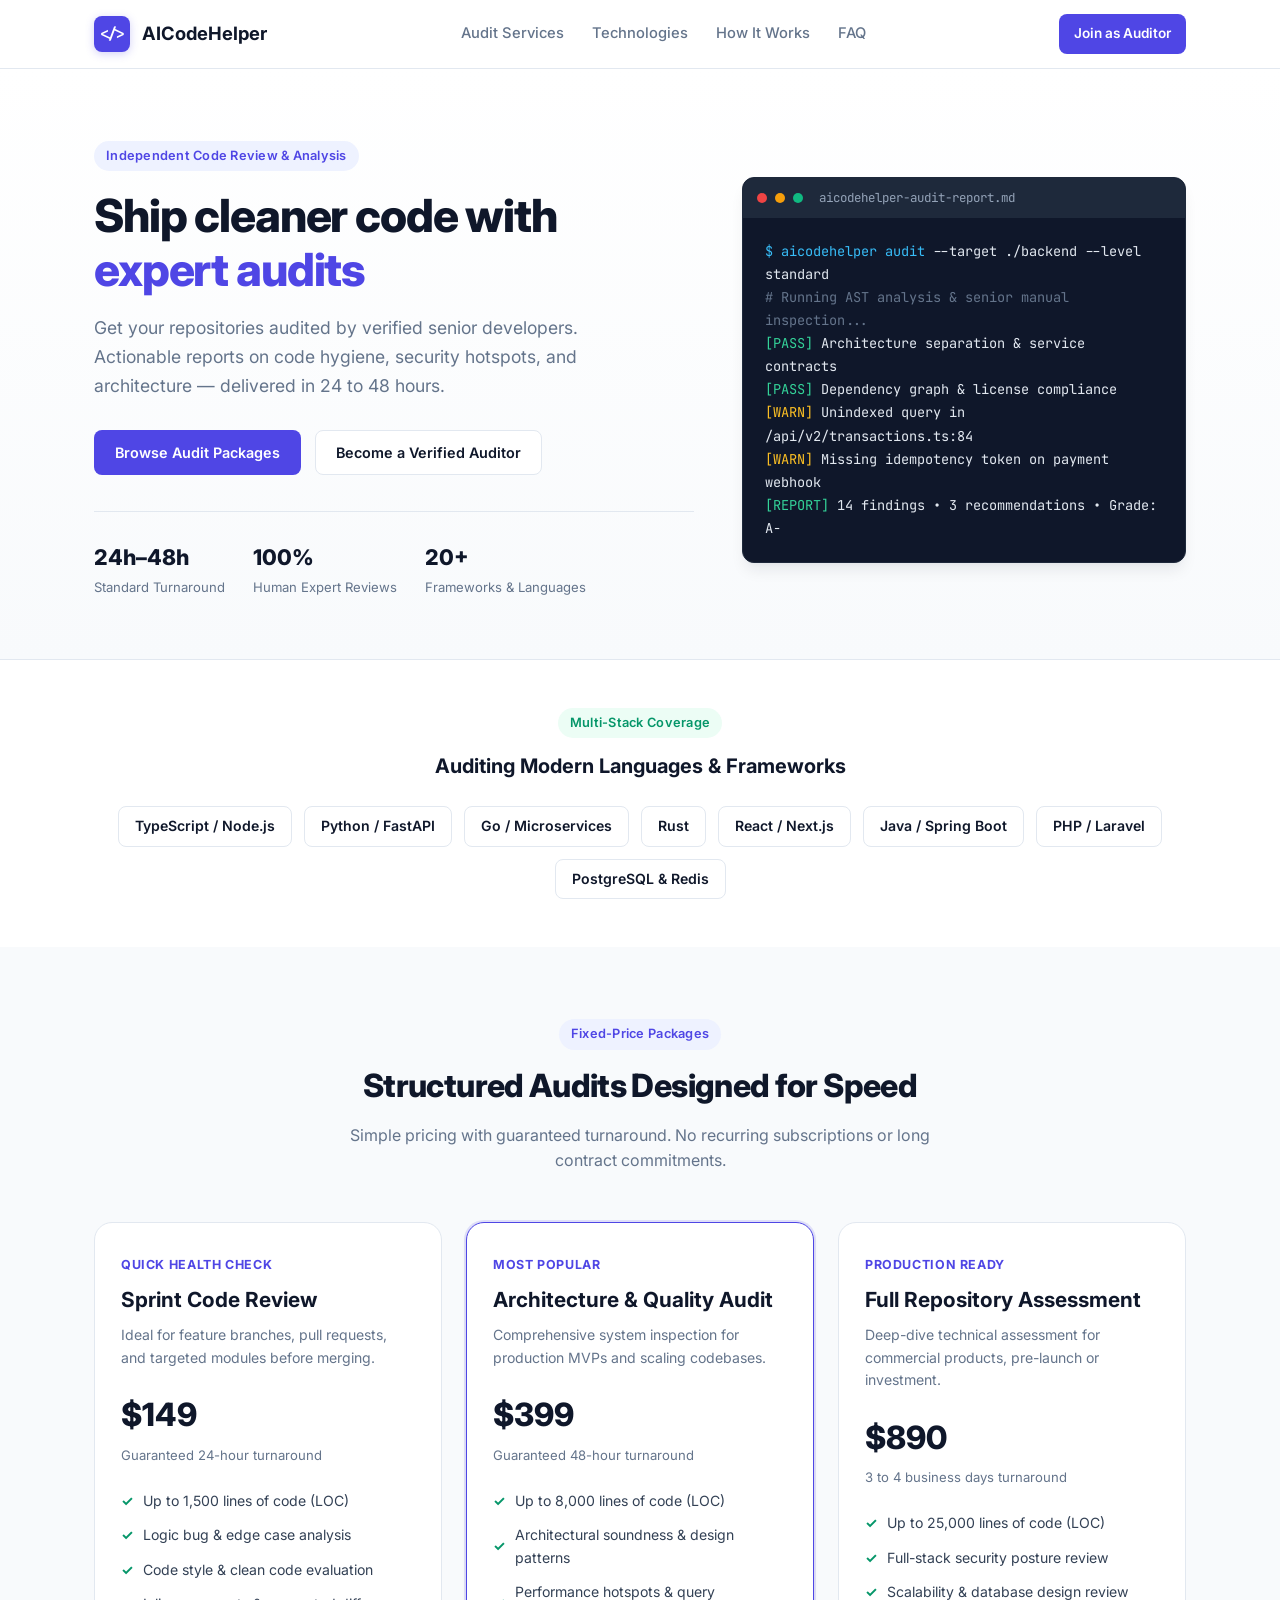
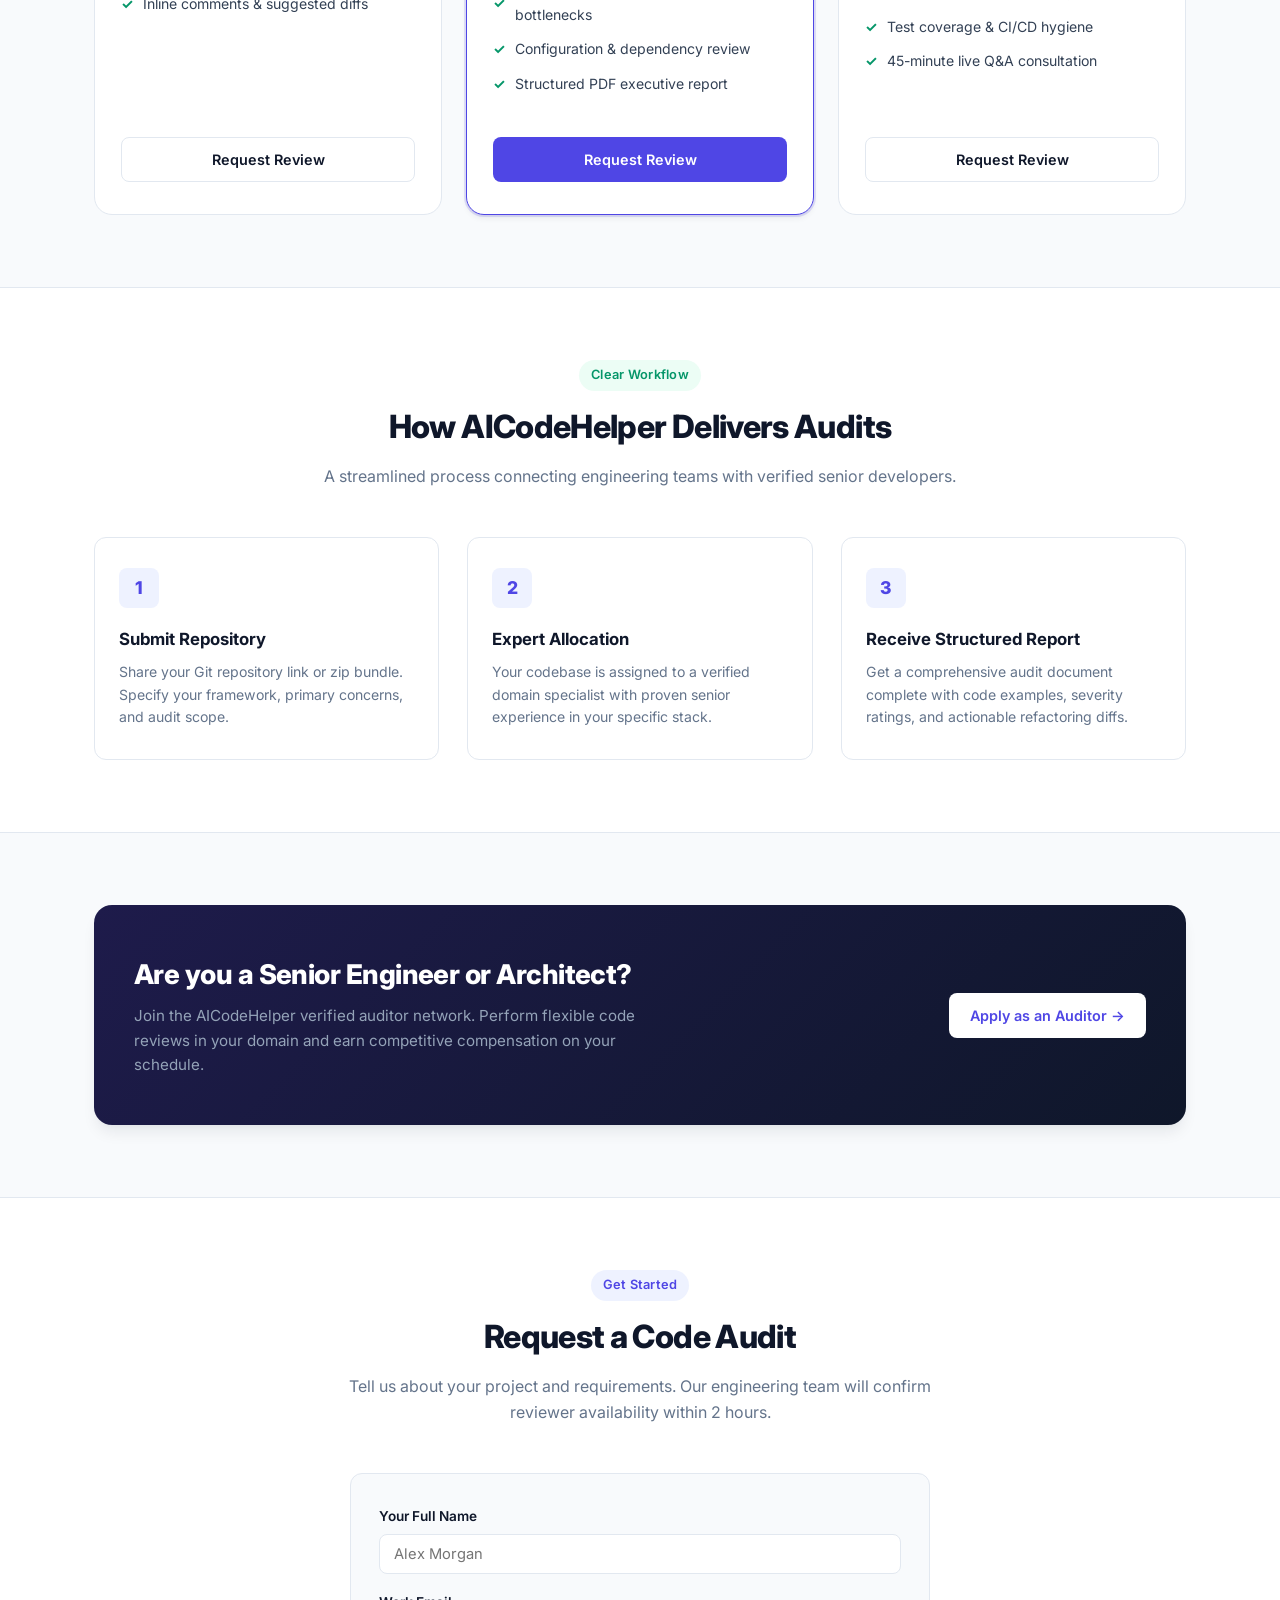
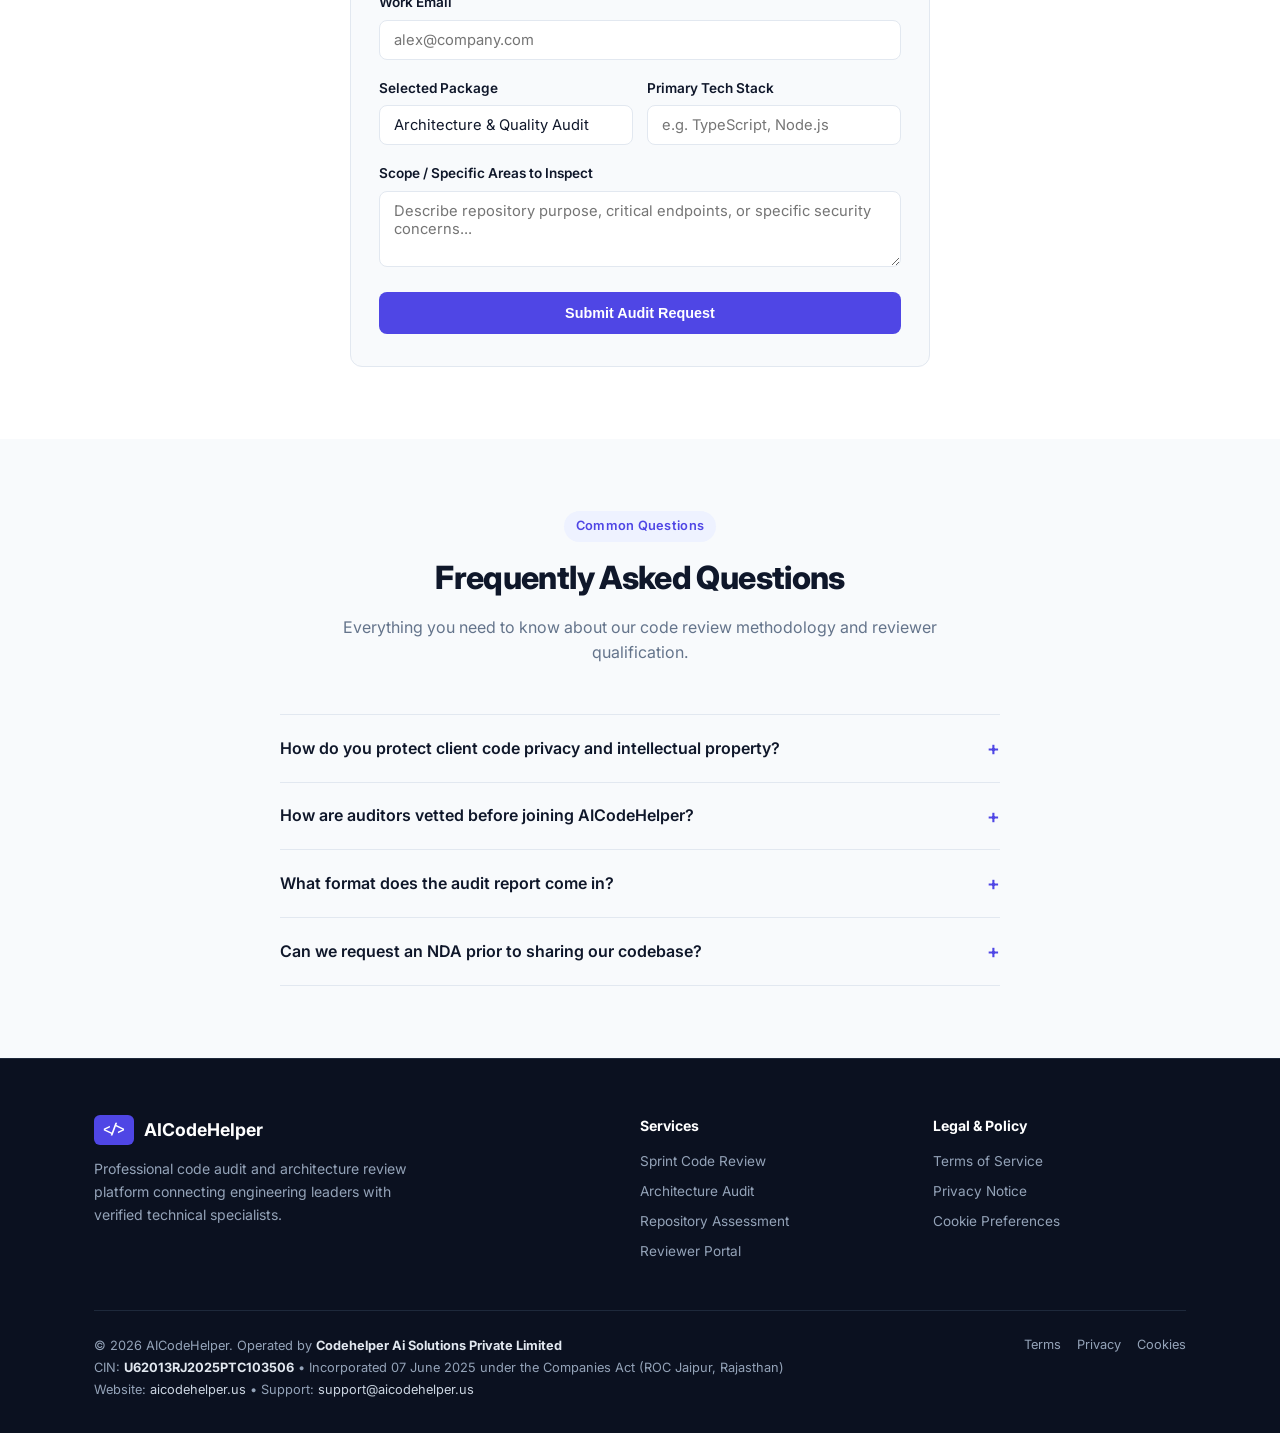
==== index.html @ da2e9562 "Add files via upload" ====
<!DOCTYPE html>
<html lang="en">
<head>
  <meta charset="UTF-8">
  <meta name="viewport" content="width=device-width, initial-scale=1.0">
  <title>AICodeHelper — Independent Code Reviews &amp; Architecture Audits</title>
  <meta name="description" content="Ship resilient software with comprehensive code reviews and security architecture audits from verified senior engineers.">
  <link rel="icon" type="image/svg+xml" href="favicon.svg">
  <link rel="stylesheet" href="styles/style.css">
</head>
<body>

  <!-- Navigation -->
  <nav class="site-nav">
    <div class="container nav-wrapper">
      <a href="/" class="brand-link">
        <div class="brand-badge">&lt;/&gt;</div>
        <span>AICodeHelper</span>
      </a>
      <div class="nav-links">
        <a href="#services">Audit Services</a>
        <a href="#stacks">Technologies</a>
        <a href="#process">How It Works</a>
        <a href="#faq">FAQ</a>
      </div>
      <a href="become-reviewer.html" class="btn btn-primary btn-sm">Join as Auditor</a>
    </div>
  </nav>

  <!-- Hero Section -->
  <header class="hero-section">
    <div class="container hero-grid">
      <div class="hero-content">
        <div class="pill pill-indigo">Independent Code Review &amp; Analysis</div>
        <h1>Ship cleaner code with <span>expert audits</span></h1>
        <p class="hero-lead">
          Get your repositories audited by verified senior developers. Actionable reports on code hygiene, security hotspots, and architecture — delivered in 24 to 48 hours.
        </p>
        <div class="hero-cta">
          <a href="#services" class="btn btn-primary">Browse Audit Packages</a>
          <a href="become-reviewer.html" class="btn btn-outline">Become a Verified Auditor</a>
        </div>
        <div class="hero-metric-row">
          <div class="metric-item">
            <strong>24h–48h</strong>
            <span>Standard Turnaround</span>
          </div>
          <div class="metric-item">
            <strong>100%</strong>
            <span>Human Expert Reviews</span>
          </div>
          <div class="metric-item">
            <strong>20+</strong>
            <span>Frameworks &amp; Languages</span>
          </div>
        </div>
      </div>

      <div class="hero-visual">
        <div class="terminal-window">
          <div class="terminal-header">
            <span class="terminal-dot dot-red"></span>
            <span class="terminal-dot dot-yellow"></span>
            <span class="terminal-dot dot-green"></span>
            <span class="terminal-title">aicodehelper-audit-report.md</span>
          </div>
          <div class="terminal-body">
            <p><span class="cmd">$ aicodehelper audit</span> --target ./backend --level standard</p>
            <p class="comment"># Running AST analysis &amp; senior manual inspection...</p>
            <p><span class="pass">[PASS]</span> Architecture separation &amp; service contracts</p>
            <p><span class="pass">[PASS]</span> Dependency graph &amp; license compliance</p>
            <p><span class="warn">[WARN]</span> Unindexed query in /api/v2/transactions.ts:84</p>
            <p><span class="warn">[WARN]</span> Missing idempotency token on payment webhook</p>
            <p><span class="pass">[REPORT]</span> 14 findings &bull; 3 recommendations &bull; Grade: A-</p>
          </div>
        </div>
      </div>
    </div>
  </header>

  <!-- Supported Stacks Strip -->
  <section class="section" id="stacks" style="padding: 48px 0; background: var(--surface);">
    <div class="container" style="text-align: center;">
      <span class="pill pill-emerald" style="margin-bottom: 12px;">Multi-Stack Coverage</span>
      <h3 style="font-size: 1.25rem; font-weight: 700; color: var(--text-main); margin-bottom: 8px;">Auditing Modern Languages &amp; Frameworks</h3>
      <div class="stacks-strip">
        <div class="stack-chip">TypeScript / Node.js</div>
        <div class="stack-chip">Python / FastAPI</div>
        <div class="stack-chip">Go / Microservices</div>
        <div class="stack-chip">Rust</div>
        <div class="stack-chip">React / Next.js</div>
        <div class="stack-chip">Java / Spring Boot</div>
        <div class="stack-chip">PHP / Laravel</div>
        <div class="stack-chip">PostgreSQL &amp; Redis</div>
      </div>
    </div>
  </section>

  <!-- Audit Packages -->
  <section class="section" id="services">
    <div class="container">
      <div class="section-head">
        <span class="pill pill-indigo">Fixed-Price Packages</span>
        <h2>Structured Audits Designed for Speed</h2>
        <p>Simple pricing with guaranteed turnaround. No recurring subscriptions or long contract commitments.</p>
      </div>

      <div class="packages-grid">
        <!-- Package 1 -->
        <div class="package-card">
          <div class="package-tag">Quick Health Check</div>
          <h3>Sprint Code Review</h3>
          <p class="package-desc">Ideal for feature branches, pull requests, and targeted modules before merging.</p>
          <div class="package-price">$149</div>
          <div class="package-duration">Guaranteed 24-hour turnaround</div>
          <ul class="package-features">
            <li><span class="feature-check">&#10003;</span> Up to 1,500 lines of code (LOC)</li>
            <li><span class="feature-check">&#10003;</span> Logic bug &amp; edge case analysis</li>
            <li><span class="feature-check">&#10003;</span> Code style &amp; clean code evaluation</li>
            <li><span class="feature-check">&#10003;</span> Inline comments &amp; suggested diffs</li>
          </ul>
          <a href="#contact" class="btn btn-outline" data-package="Sprint Code Review">Request Review</a>
        </div>

        <!-- Package 2 (Highlight) -->
        <div class="package-card highlight">
          <div class="package-tag">Most Popular</div>
          <h3>Architecture &amp; Quality Audit</h3>
          <p class="package-desc">Comprehensive system inspection for production MVPs and scaling codebases.</p>
          <div class="package-price">$399</div>
          <div class="package-duration">Guaranteed 48-hour turnaround</div>
          <ul class="package-features">
            <li><span class="feature-check">&#10003;</span> Up to 8,000 lines of code (LOC)</li>
            <li><span class="feature-check">&#10003;</span> Architectural soundness &amp; design patterns</li>
            <li><span class="feature-check">&#10003;</span> Performance hotspots &amp; query bottlenecks</li>
            <li><span class="feature-check">&#10003;</span> Configuration &amp; dependency review</li>
            <li><span class="feature-check">&#10003;</span> Structured PDF executive report</li>
          </ul>
          <a href="#contact" class="btn btn-primary" data-package="Architecture Audit">Request Review</a>
        </div>

        <!-- Package 3 -->
        <div class="package-card">
          <div class="package-tag">Production Ready</div>
          <h3>Full Repository Assessment</h3>
          <p class="package-desc">Deep-dive technical assessment for commercial products, pre-launch or investment.</p>
          <div class="package-price">$890</div>
          <div class="package-duration">3 to 4 business days turnaround</div>
          <ul class="package-features">
            <li><span class="feature-check">&#10003;</span> Up to 25,000 lines of code (LOC)</li>
            <li><span class="feature-check">&#10003;</span> Full-stack security posture review</li>
            <li><span class="feature-check">&#10003;</span> Scalability &amp; database design review</li>
            <li><span class="feature-check">&#10003;</span> Test coverage &amp; CI/CD hygiene</li>
            <li><span class="feature-check">&#10003;</span> 45-minute live Q&amp;A consultation</li>
          </ul>
          <a href="#contact" class="btn btn-outline" data-package="Full Repository Assessment">Request Review</a>
        </div>
      </div>
    </div>
  </section>

  <!-- How It Works -->
  <section class="section" id="process" style="background: var(--surface); border-top: 1px solid var(--border); border-bottom: 1px solid var(--border);">
    <div class="container">
      <div class="section-head">
        <span class="pill pill-emerald">Clear Workflow</span>
        <h2>How AICodeHelper Delivers Audits</h2>
        <p>A streamlined process connecting engineering teams with verified senior developers.</p>
      </div>

      <div class="steps-grid">
        <div class="step-card">
          <div class="step-number">1</div>
          <h4>Submit Repository</h4>
          <p>Share your Git repository link or zip bundle. Specify your framework, primary concerns, and audit scope.</p>
        </div>
        <div class="step-card">
          <div class="step-number">2</div>
          <h4>Expert Allocation</h4>
          <p>Your codebase is assigned to a verified domain specialist with proven senior experience in your specific stack.</p>
        </div>
        <div class="step-card">
          <div class="step-number">3</div>
          <h4>Receive Structured Report</h4>
          <p>Get a comprehensive audit document complete with code examples, severity ratings, and actionable refactoring diffs.</p>
        </div>
      </div>
    </div>
  </section>

  <!-- Reviewer Banner -->
  <section class="section">
    <div class="container">
      <div class="reviewer-banner">
        <div>
          <h3>Are you a Senior Engineer or Architect?</h3>
          <p>Join the AICodeHelper verified auditor network. Perform flexible code reviews in your domain and earn competitive compensation on your schedule.</p>
        </div>
        <a href="become-reviewer.html" class="btn btn-primary" style="background: #FFFFFF; color: var(--primary);">Apply as an Auditor &rarr;</a>
      </div>
    </div>
  </section>

  <!-- Order / Inquiry Section -->
  <section class="section" id="contact" style="background: var(--surface); border-top: 1px solid var(--border);">
    <div class="container">
      <div class="section-head">
        <span class="pill pill-indigo">Get Started</span>
        <h2>Request a Code Audit</h2>
        <p>Tell us about your project and requirements. Our engineering team will confirm reviewer availability within 2 hours.</p>
      </div>

      <div style="max-width: 580px; margin: 0 auto; background: var(--bg); border: 1px solid var(--border); border-radius: var(--radius-md); padding: 32px 28px;">
        <form onsubmit="event.preventDefault(); alert('Thank you for your submission. An audit coordinator will contact you shortly.');">
          <div class="form-group">
            <label for="contact-name">Your Full Name</label>
            <input type="text" id="contact-name" class="form-control" placeholder="Alex Morgan" required>
          </div>
          <div class="form-group">
            <label for="contact-email">Work Email</label>
            <input type="email" id="contact-email" class="form-control" placeholder="alex@company.com" required>
          </div>
          <div class="form-row">
            <div class="form-group">
              <label for="selected-package">Selected Package</label>
              <input type="text" id="selected-package" class="form-control" value="Architecture &amp; Quality Audit" readonly>
            </div>
            <div class="form-group">
              <label for="repo-stack">Primary Tech Stack</label>
              <input type="text" id="repo-stack" class="form-control" placeholder="e.g. TypeScript, Node.js" required>
            </div>
          </div>
          <div class="form-group">
            <label for="repo-notes">Scope / Specific Areas to Inspect</label>
            <textarea id="repo-notes" class="form-control" rows="3" placeholder="Describe repository purpose, critical endpoints, or specific security concerns..."></textarea>
          </div>
          <button type="submit" class="btn btn-primary" style="width: 100%; padding: 12px;">Submit Audit Request</button>
        </form>
      </div>
    </div>
  </section>

  <!-- FAQ -->
  <section class="section" id="faq">
    <div class="container">
      <div class="section-head">
        <span class="pill pill-indigo">Common Questions</span>
        <h2>Frequently Asked Questions</h2>
        <p>Everything you need to know about our code review methodology and reviewer qualification.</p>
      </div>

      <div class="faq-box">
        <div class="faq-row">
          <div class="faq-question">
            <span>How do you protect client code privacy and intellectual property?</span>
            <span class="faq-symbol">+</span>
          </div>
          <div class="faq-answer">
            All code access is governed by strict non-disclosure agreements. Repositories are processed on secure ephemeral workstations and are deleted immediately upon report delivery. Your code is never shared publicly or used for model training.
          </div>
        </div>

        <div class="faq-row">
          <div class="faq-question">
            <span>How are auditors vetted before joining AICodeHelper?</span>
            <span class="faq-symbol">+</span>
          </div>
          <div class="faq-answer">
            Every auditor undergoes rigorous technical credential evaluation and identity verification before being approved. This guarantees our clients receive advice exclusively from real, experienced practitioners.
          </div>
        </div>

        <div class="faq-row">
          <div class="faq-question">
            <span>What format does the audit report come in?</span>
            <span class="faq-symbol">+</span>
          </div>
          <div class="faq-answer">
            Deliverables include a structured PDF report categorised by severity (Critical, Warning, Informational), accompanied by line-by-line annotations, remediation diffs, and architectural recommendations.
          </div>
        </div>

        <div class="faq-row">
          <div class="faq-question">
            <span>Can we request an NDA prior to sharing our codebase?</span>
            <span class="faq-symbol">+</span>
          </div>
          <div class="faq-answer">
            Yes. We execute standard mutual non-disclosure agreements for all custom audits and enterprise evaluations upon request.
          </div>
        </div>
      </div>
    </div>
  </section>

  <!-- Footer -->
  <footer class="site-footer">
    <div class="container">
      <div class="footer-top">
        <div class="footer-brand">
          <h4>
            <span style="background: var(--primary); padding: 4px 8px; border-radius: 6px; font-family: 'JetBrains Mono', monospace; font-size: 0.85rem;">&lt;/&gt;</span>
            AICodeHelper
          </h4>
          <p>
            Professional code audit and architecture review platform connecting engineering leaders with verified technical specialists.
          </p>
        </div>
        <div class="footer-col">
          <h5>Services</h5>
          <a href="#services">Sprint Code Review</a>
          <a href="#services">Architecture Audit</a>
          <a href="#services">Repository Assessment</a>
          <a href="become-reviewer.html">Reviewer Portal</a>
        </div>
        <div class="footer-col">
          <h5>Legal &amp; Policy</h5>
          <a href="terms.html">Terms of Service</a>
          <a href="privacy.html">Privacy Notice</a>
          <a href="cookies.html">Cookie Preferences</a>
        </div>
      </div>

      <div class="footer-bottom">
        <div class="footer-corporate">
          <p>&copy; 2026 AICodeHelper. Operated by <strong>Codehelper Ai Solutions Private Limited</strong></p>
          <p>CIN: <strong>U62013RJ2025PTC103506</strong> &bull; Incorporated 07 June 2025 under the Companies Act (ROC Jaipur, Rajasthan)</p>
          <p>Website: <a href="https://aicodehelper.us" style="color: #CBD5E1;">aicodehelper.us</a> &bull; Support: <a href="mailto:support@aicodehelper.us" style="color: #CBD5E1;">support@aicodehelper.us</a></p>
        </div>
        <div style="display: flex; gap: 16px;">
          <a href="terms.html" style="color: #94A3B8;">Terms</a>
          <a href="privacy.html" style="color: #94A3B8;">Privacy</a>
          <a href="cookies.html" style="color: #94A3B8;">Cookies</a>
        </div>
      </div>
    </div>
  </footer>

  <script src="js/main.js"></script>
</body>
</html>
---- styles/style.css ----
@import url('https://fonts.googleapis.com/css2?family=Inter:wght@400;500;600;700;800&family=JetBrains+Mono:wght@400;500;600&display=swap');

*, *::before, *::after {
  box-sizing: border-box;
  margin: 0;
  padding: 0;
}

:root {
  --bg: #F8FAFC;
  --surface: #FFFFFF;
  --surface-alt: #F1F5F9;
  --text-main: #0F172A;
  --text-muted: #64748B;
  --border: #E2E8F0;
  --border-focus: #CBD5E1;
  --primary: #4F46E5;
  --primary-hover: #4338CA;
  --primary-soft: #EEF2FF;
  --accent-emerald: #059669;
  --accent-emerald-soft: #ECFDF5;
  --radius-sm: 8px;
  --radius-md: 12px;
  --radius-lg: 18px;
  --shadow-sm: 0 1px 2px 0 rgba(15, 23, 42, 0.05);
  --shadow-md: 0 4px 6px -1px rgba(15, 23, 42, 0.07), 0 2px 4px -2px rgba(15, 23, 42, 0.05);
  --shadow-lg: 0 10px 15px -3px rgba(15, 23, 42, 0.08), 0 4px 6px -4px rgba(15, 23, 42, 0.04);
}

html {
  scroll-behavior: smooth;
}

body {
  font-family: 'Inter', -apple-system, BlinkMacSystemFont, "Segoe UI", Roboto, sans-serif;
  background-color: var(--bg);
  color: var(--text-main);
  line-height: 1.6;
  font-size: 15px;
  -webkit-font-smoothing: antialiased;
}

a {
  color: var(--primary);
  text-decoration: none;
  transition: color 0.15s ease;
}

a:hover {
  color: var(--primary-hover);
}

/* ── Container ── */
.container {
  max-width: 1140px;
  margin: 0 auto;
  padding: 0 24px;
}

/* ── Navigation ── */
.site-nav {
  position: sticky;
  top: 0;
  background: rgba(255, 255, 255, 0.94);
  backdrop-filter: blur(12px);
  border-bottom: 1px solid var(--border);
  z-index: 100;
}

.nav-wrapper {
  height: 68px;
  display: flex;
  align-items: center;
  justify-content: space-between;
}

.brand-link {
  display: flex;
  align-items: center;
  gap: 12px;
  font-size: 1.15rem;
  font-weight: 700;
  color: var(--text-main);
}

.brand-badge {
  width: 36px;
  height: 36px;
  border-radius: var(--radius-sm);
  background: var(--primary);
  display: flex;
  align-items: center;
  justify-content: center;
  color: #fff;
  font-family: 'JetBrains Mono', monospace;
  font-weight: 700;
  font-size: 0.95rem;
  box-shadow: 0 2px 8px rgba(79, 70, 229, 0.25);
}

.nav-links {
  display: flex;
  align-items: center;
  gap: 28px;
}

.nav-links a {
  font-size: 0.92rem;
  font-weight: 500;
  color: var(--text-muted);
}

.nav-links a:hover {
  color: var(--text-main);
}

/* ── Buttons ── */
.btn {
  display: inline-flex;
  align-items: center;
  justify-content: center;
  gap: 8px;
  padding: 10px 20px;
  border-radius: var(--radius-sm);
  font-size: 0.9rem;
  font-weight: 600;
  cursor: pointer;
  transition: all 0.2s ease;
  border: 1px solid transparent;
  text-decoration: none !important;
}

.btn-primary {
  background: var(--primary);
  color: #FFFFFF;
}

.btn-primary:hover {
  background: var(--primary-hover);
  color: #FFFFFF;
  box-shadow: 0 4px 12px rgba(79, 70, 229, 0.22);
}

.btn-outline {
  background: var(--surface);
  border-color: var(--border);
  color: var(--text-main);
}

.btn-outline:hover {
  background: var(--surface-alt);
  border-color: var(--border-focus);
}

.btn-sm {
  padding: 8px 14px;
  font-size: 0.85rem;
}

/* ── Badges ── */
.pill {
  display: inline-flex;
  align-items: center;
  gap: 6px;
  padding: 5px 12px;
  border-radius: 999px;
  font-size: 0.8rem;
  font-weight: 600;
  letter-spacing: 0.02em;
}

.pill-indigo {
  background: var(--primary-soft);
  color: var(--primary);
}

.pill-emerald {
  background: var(--accent-emerald-soft);
  color: var(--accent-emerald);
}

/* ── Hero ── */
.hero-section {
  padding: 72px 0 60px;
  border-bottom: 1px solid var(--border);
  background: linear-gradient(180deg, #FFFFFF 0%, var(--bg) 100%);
}

.hero-grid {
  display: grid;
  grid-template-columns: 1.15fr 0.85fr;
  gap: 48px;
  align-items: center;
}

.hero-content h1 {
  font-size: 2.85rem;
  font-weight: 800;
  line-height: 1.18;
  color: var(--text-main);
  letter-spacing: -0.025em;
  margin: 18px 0 16px;
}

.hero-content h1 span {
  color: var(--primary);
}

.hero-lead {
  font-size: 1.1rem;
  color: var(--text-muted);
  line-height: 1.65;
  margin-bottom: 30px;
  max-width: 520px;
}

.hero-cta {
  display: flex;
  gap: 14px;
  align-items: center;
  flex-wrap: wrap;
}

.hero-metric-row {
  display: flex;
  gap: 28px;
  margin-top: 36px;
  padding-top: 28px;
  border-top: 1px solid var(--border);
}

.metric-item strong {
  display: block;
  font-size: 1.35rem;
  font-weight: 800;
  color: var(--text-main);
}

.metric-item span {
  font-size: 0.82rem;
  color: var(--text-muted);
}

/* ── Terminal Card (Hero visual) ── */
.terminal-window {
  background: #0F172A;
  border-radius: var(--radius-md);
  box-shadow: var(--shadow-lg);
  overflow: hidden;
  border: 1px solid #1E293B;
}

.terminal-header {
  height: 40px;
  background: #1E293B;
  display: flex;
  align-items: center;
  padding: 0 14px;
  gap: 8px;
}

.terminal-dot {
  width: 10px;
  height: 10px;
  border-radius: 50%;
  display: inline-block;
}

.dot-red { background: #EF4444; }
.dot-yellow { background: #F59E0B; }
.dot-green { background: #10B981; }

.terminal-title {
  margin-left: 8px;
  font-family: 'JetBrains Mono', monospace;
  font-size: 0.78rem;
  color: #94A3B8;
}

.terminal-body {
  padding: 22px;
  font-family: 'JetBrains Mono', monospace;
  font-size: 0.85rem;
  color: #E2E8F0;
  line-height: 1.7;
}

.terminal-body .cmd { color: #38BDF8; }
.terminal-body .pass { color: #34D399; }
.terminal-body .warn { color: #FBBF24; }
.terminal-body .comment { color: #64748B; }

/* ── Section Titles ── */
.section {
  padding: 72px 0;
}

.section-head {
  text-align: center;
  max-width: 640px;
  margin: 0 auto 48px;
}

.section-head h2 {
  font-size: 2rem;
  font-weight: 800;
  letter-spacing: -0.02em;
  color: var(--text-main);
  margin-top: 10px;
  margin-bottom: 12px;
}

.section-head p {
  color: var(--text-muted);
  font-size: 1rem;
}

/* ── Packages Grid ── */
.packages-grid {
  display: grid;
  grid-template-columns: repeat(3, 1fr);
  gap: 24px;
}

.package-card {
  background: var(--surface);
  border: 1px solid var(--border);
  border-radius: var(--radius-lg);
  padding: 32px 26px;
  position: relative;
  display: flex;
  flex-direction: column;
  transition: transform 0.2s ease, box-shadow 0.2s ease, border-color 0.2s ease;
}

.package-card:hover {
  transform: translateY(-3px);
  box-shadow: var(--shadow-lg);
  border-color: #CBD5E1;
}

.package-card.highlight {
  border-color: var(--primary);
  box-shadow: 0 0 0 2px rgba(79, 70, 229, 0.15), var(--shadow-md);
}

.package-tag {
  font-size: 0.78rem;
  font-weight: 700;
  text-transform: uppercase;
  letter-spacing: 0.05em;
  color: var(--primary);
  margin-bottom: 8px;
}

.package-card h3 {
  font-size: 1.3rem;
  font-weight: 700;
  color: var(--text-main);
  margin-bottom: 8px;
}

.package-desc {
  font-size: 0.88rem;
  color: var(--text-muted);
  margin-bottom: 20px;
  min-height: 42px;
}

.package-price {
  font-size: 2rem;
  font-weight: 800;
  color: var(--text-main);
  margin-bottom: 4px;
}

.package-duration {
  font-size: 0.82rem;
  color: var(--text-muted);
  margin-bottom: 24px;
}

.package-features {
  list-style: none;
  margin-bottom: 30px;
  flex-grow: 1;
}

.package-features li {
  font-size: 0.88rem;
  color: #334155;
  display: flex;
  align-items: center;
  gap: 10px;
  margin-bottom: 12px;
}

.feature-check {
  color: var(--accent-emerald);
  font-weight: 700;
}

/* ── Stacks Grid ── */
.stacks-strip {
  display: flex;
  flex-wrap: wrap;
  gap: 12px;
  justify-content: center;
  margin-top: 24px;
}

.stack-chip {
  background: var(--surface);
  border: 1px solid var(--border);
  padding: 8px 16px;
  border-radius: var(--radius-sm);
  font-size: 0.88rem;
  font-weight: 600;
  color: var(--text-main);
  display: inline-flex;
  align-items: center;
  gap: 8px;
}

/* ── Steps / How It Works ── */
.steps-grid {
  display: grid;
  grid-template-columns: repeat(3, 1fr);
  gap: 28px;
}

.step-card {
  background: var(--surface);
  border: 1px solid var(--border);
  border-radius: var(--radius-md);
  padding: 30px 24px;
}

.step-number {
  width: 40px;
  height: 40px;
  border-radius: var(--radius-sm);
  background: var(--primary-soft);
  color: var(--primary);
  font-weight: 800;
  font-size: 1.1rem;
  display: flex;
  align-items: center;
  justify-content: center;
  margin-bottom: 18px;
}

.step-card h4 {
  font-size: 1.05rem;
  font-weight: 700;
  margin-bottom: 8px;
  color: var(--text-main);
}

.step-card p {
  font-size: 0.88rem;
  color: var(--text-muted);
  line-height: 1.6;
}

/* ── Reviewer Banner ── */
.reviewer-banner {
  background: linear-gradient(135deg, #1E1B4B 0%, #0F172A 100%);
  border-radius: var(--radius-lg);
  padding: 48px 40px;
  color: #FFFFFF;
  display: flex;
  align-items: center;
  justify-content: space-between;
  gap: 32px;
  box-shadow: var(--shadow-lg);
}

.reviewer-banner h3 {
  font-size: 1.7rem;
  font-weight: 800;
  letter-spacing: -0.02em;
  margin-bottom: 8px;
}

.reviewer-banner p {
  color: #94A3B8;
  font-size: 0.95rem;
  max-width: 520px;
}

/* ── FAQ ── */
.faq-box {
  max-width: 720px;
  margin: 0 auto;
}

.faq-row {
  border-bottom: 1px solid var(--border);
  padding: 18px 0;
  cursor: pointer;
}

.faq-row:first-child {
  border-top: 1px solid var(--border);
}

.faq-question {
  display: flex;
  justify-content: space-between;
  align-items: center;
  font-size: 1rem;
  font-weight: 600;
  color: var(--text-main);
}

.faq-symbol {
  color: var(--primary);
  font-size: 1.2rem;
  transition: transform 0.2s ease;
}

.faq-row.open .faq-symbol {
  transform: rotate(45deg);
}

.faq-answer {
  max-height: 0;
  overflow: hidden;
  transition: max-height 0.25s ease, padding-top 0.25s ease;
  font-size: 0.9rem;
  color: var(--text-muted);
  line-height: 1.65;
}

.faq-row.open .faq-answer {
  max-height: 220px;
  padding-top: 12px;
}

/* ── Footer ── */
.site-footer {
  background: #0B1120;
  color: #94A3B8;
  border-top: 1px solid #1E293B;
  padding: 56px 0 32px;
  font-size: 0.88rem;
}

.footer-top {
  display: grid;
  grid-template-columns: 2fr 1fr 1fr;
  gap: 40px;
  margin-bottom: 40px;
}

.footer-brand h4 {
  color: #FFFFFF;
  font-size: 1.1rem;
  margin-bottom: 12px;
  display: flex;
  align-items: center;
  gap: 10px;
}

.footer-brand p {
  line-height: 1.65;
  max-width: 340px;
}

.footer-col h5 {
  color: #FFFFFF;
  font-size: 0.88rem;
  font-weight: 700;
  margin-bottom: 14px;
}

.footer-col a {
  display: block;
  color: #94A3B8;
  margin-bottom: 8px;
  font-size: 0.85rem;
}

.footer-col a:hover {
  color: #FFFFFF;
}

.footer-bottom {
  border-top: 1px solid #1E293B;
  padding-top: 24px;
  display: flex;
  justify-content: space-between;
  align-items: flex-start;
  flex-wrap: wrap;
  gap: 16px;
  font-size: 0.8rem;
}

.footer-corporate {
  line-height: 1.7;
}

.footer-corporate strong {
  color: #E2E8F0;
}

/* ── Legal / Verification Pages ── */
.legal-header {
  padding: 52px 0 36px;
  background: var(--surface);
  border-bottom: 1px solid var(--border);
}

.legal-header h1 {
  font-size: 2.1rem;
  font-weight: 800;
  letter-spacing: -0.02em;
  color: var(--text-main);
  margin-bottom: 8px;
}

.legal-header p {
  color: var(--text-muted);
  font-size: 0.9rem;
}

.legal-body {
  max-width: 800px;
  margin: 44px auto;
  padding: 0 24px;
  color: #334155;
  line-height: 1.8;
}

.legal-body h2 {
  font-size: 1.25rem;
  font-weight: 700;
  color: var(--text-main);
  margin: 32px 0 12px;
}

.legal-body h2:first-child {
  margin-top: 0;
}

.legal-body p {
  margin-bottom: 16px;
  font-size: 0.94rem;
}

.legal-body ul {
  padding-left: 20px;
  margin-bottom: 20px;
}

.legal-body li {
  margin-bottom: 8px;
  font-size: 0.94rem;
}

.legal-box {
  background: var(--surface-alt);
  border: 1px solid var(--border);
  border-left: 4px solid var(--primary);
  border-radius: var(--radius-sm);
  padding: 16px 20px;
  margin: 24px 0;
  font-size: 0.9rem;
}

/* ── Verification Box ── */
.verify-container {
  max-width: 620px;
  margin: 44px auto 60px;
  padding: 0 20px;
}

.verify-panel {
  background: var(--surface);
  border: 1px solid var(--border);
  border-radius: var(--radius-lg);
  padding: 36px 32px;
  box-shadow: var(--shadow-sm);
}

.verify-intro {
  text-align: center;
  margin-bottom: 28px;
}

.verify-intro h2 {
  font-size: 1.5rem;
  font-weight: 700;
  margin-bottom: 8px;
}

.verify-intro p {
  font-size: 0.9rem;
  color: var(--text-muted);
}

.form-group {
  margin-bottom: 18px;
}

.form-group label {
  display: block;
  font-size: 0.85rem;
  font-weight: 600;
  margin-bottom: 6px;
  color: var(--text-main);
}

.form-control {
  width: 100%;
  padding: 10px 14px;
  border: 1px solid var(--border);
  border-radius: var(--radius-sm);
  font-family: inherit;
  font-size: 0.92rem;
  color: var(--text-main);
  outline: none;
  background: #FFFFFF;
  transition: border-color 0.15s ease;
}

.form-control:focus {
  border-color: var(--primary);
  box-shadow: 0 0 0 3px rgba(79, 70, 229, 0.1);
}

.form-row {
  display: grid;
  grid-template-columns: 1fr 1fr;
  gap: 14px;
}

.info-note {
  background: #F8FAFC;
  border: 1px solid var(--border);
  border-radius: var(--radius-sm);
  padding: 12px 14px;
  font-size: 0.83rem;
  color: var(--text-muted);
  line-height: 1.5;
  margin-bottom: 22px;
}

.status-alert {
  margin-top: 24px;
  padding: 14px 18px;
  border-radius: var(--radius-sm);
  font-size: 0.88rem;
  text-align: center;
  display: none;
}

.status-alert.show {
  display: block;
}

.status-alert.info {
  background: var(--primary-soft);
  color: var(--primary);
  border: 1px solid #C7D2FE;
}

.status-alert.success {
  background: var(--accent-emerald-soft);
  color: var(--accent-emerald);
  border: 1px solid #A7F3D0;
  font-weight: 600;
}

.status-alert.error {
  background: #FEF2F2;
  color: #DC2626;
  border: 1px solid #FECACA;
}

#sumsub-container {
  margin-top: 20px;
  min-height: 240px;
}

/* ── Responsive ── */
@media (max-width: 900px) {
  .hero-grid {
    grid-template-columns: 1fr;
    gap: 36px;
  }
  .packages-grid {
    grid-template-columns: 1fr;
  }
  .steps-grid {
    grid-template-columns: 1fr;
  }
  .footer-top {
    grid-template-columns: 1fr;
  }
  .reviewer-banner {
    flex-direction: column;
    text-align: center;
  }
}

@media (max-width: 600px) {
  .hero-content h1 {
    font-size: 2.1rem;
  }
  .form-row {
    grid-template-columns: 1fr;
  }
  .nav-links {
    display: none;
  }
}
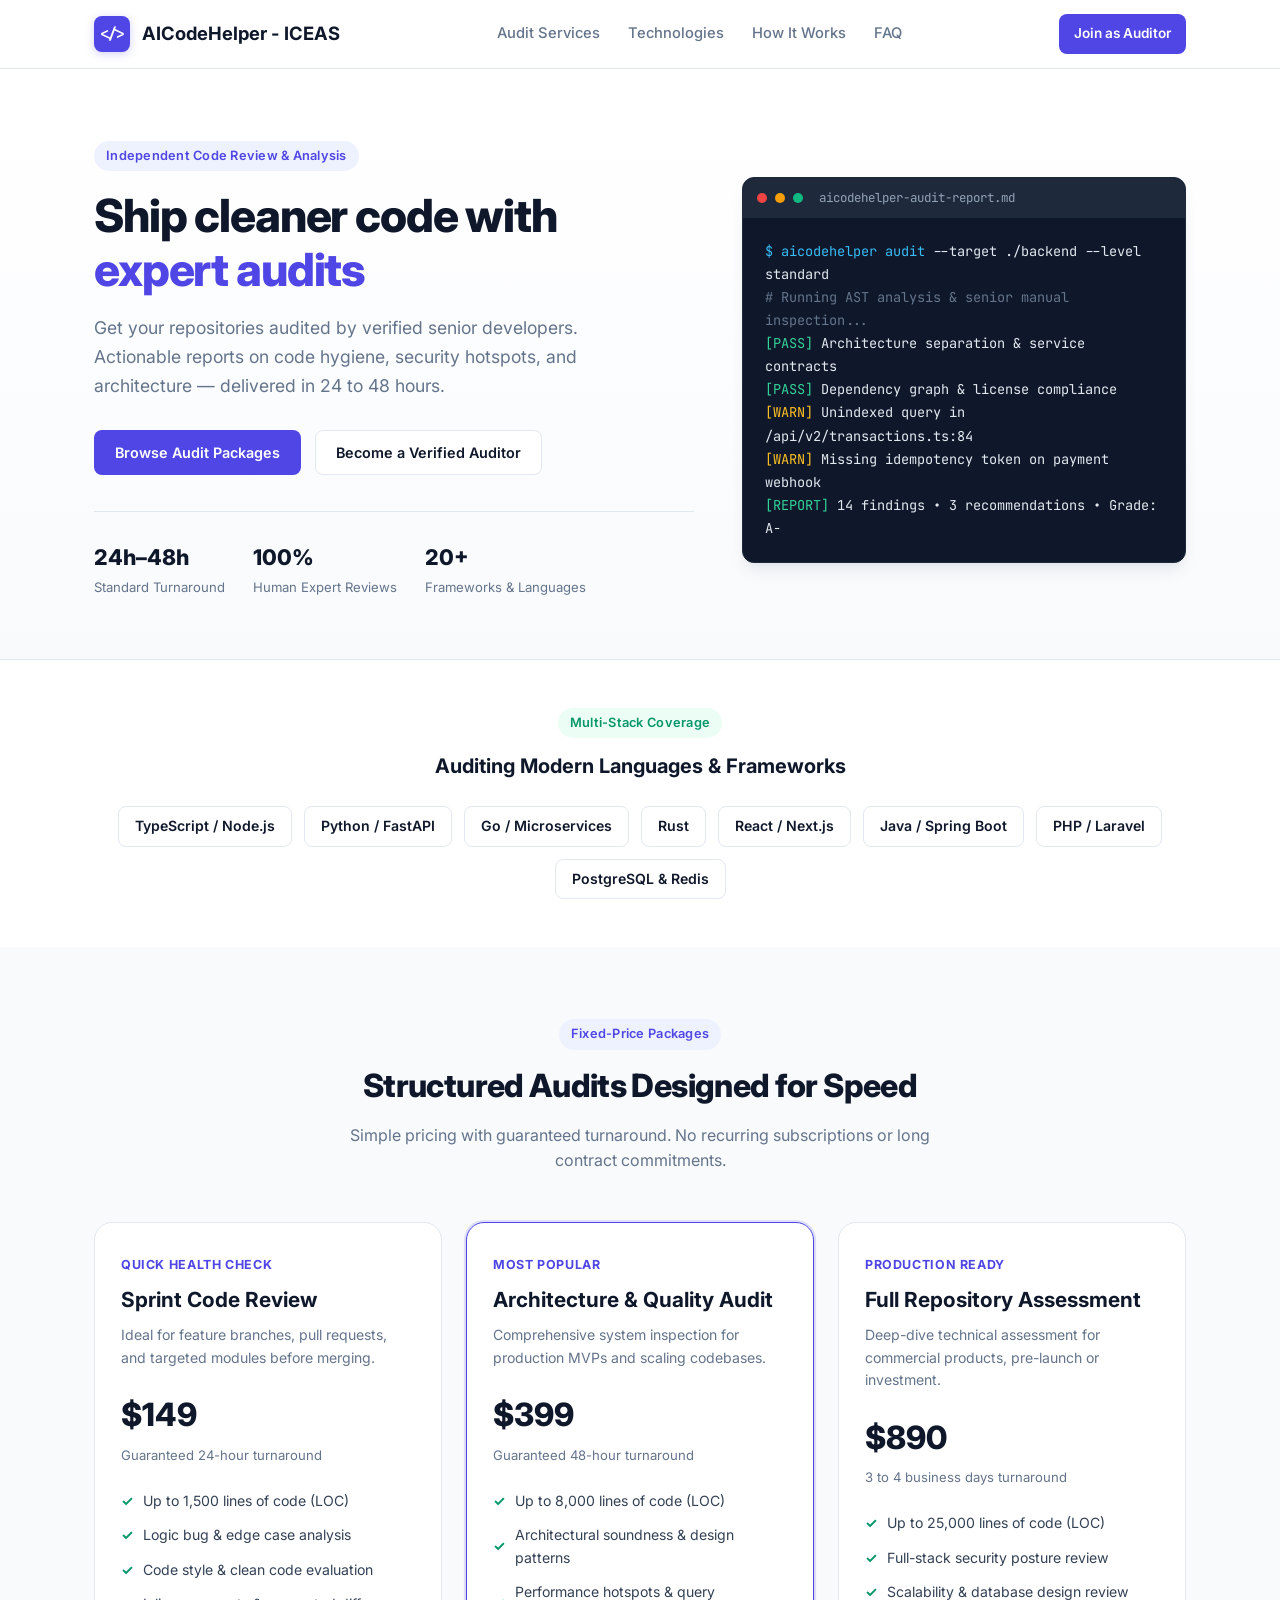
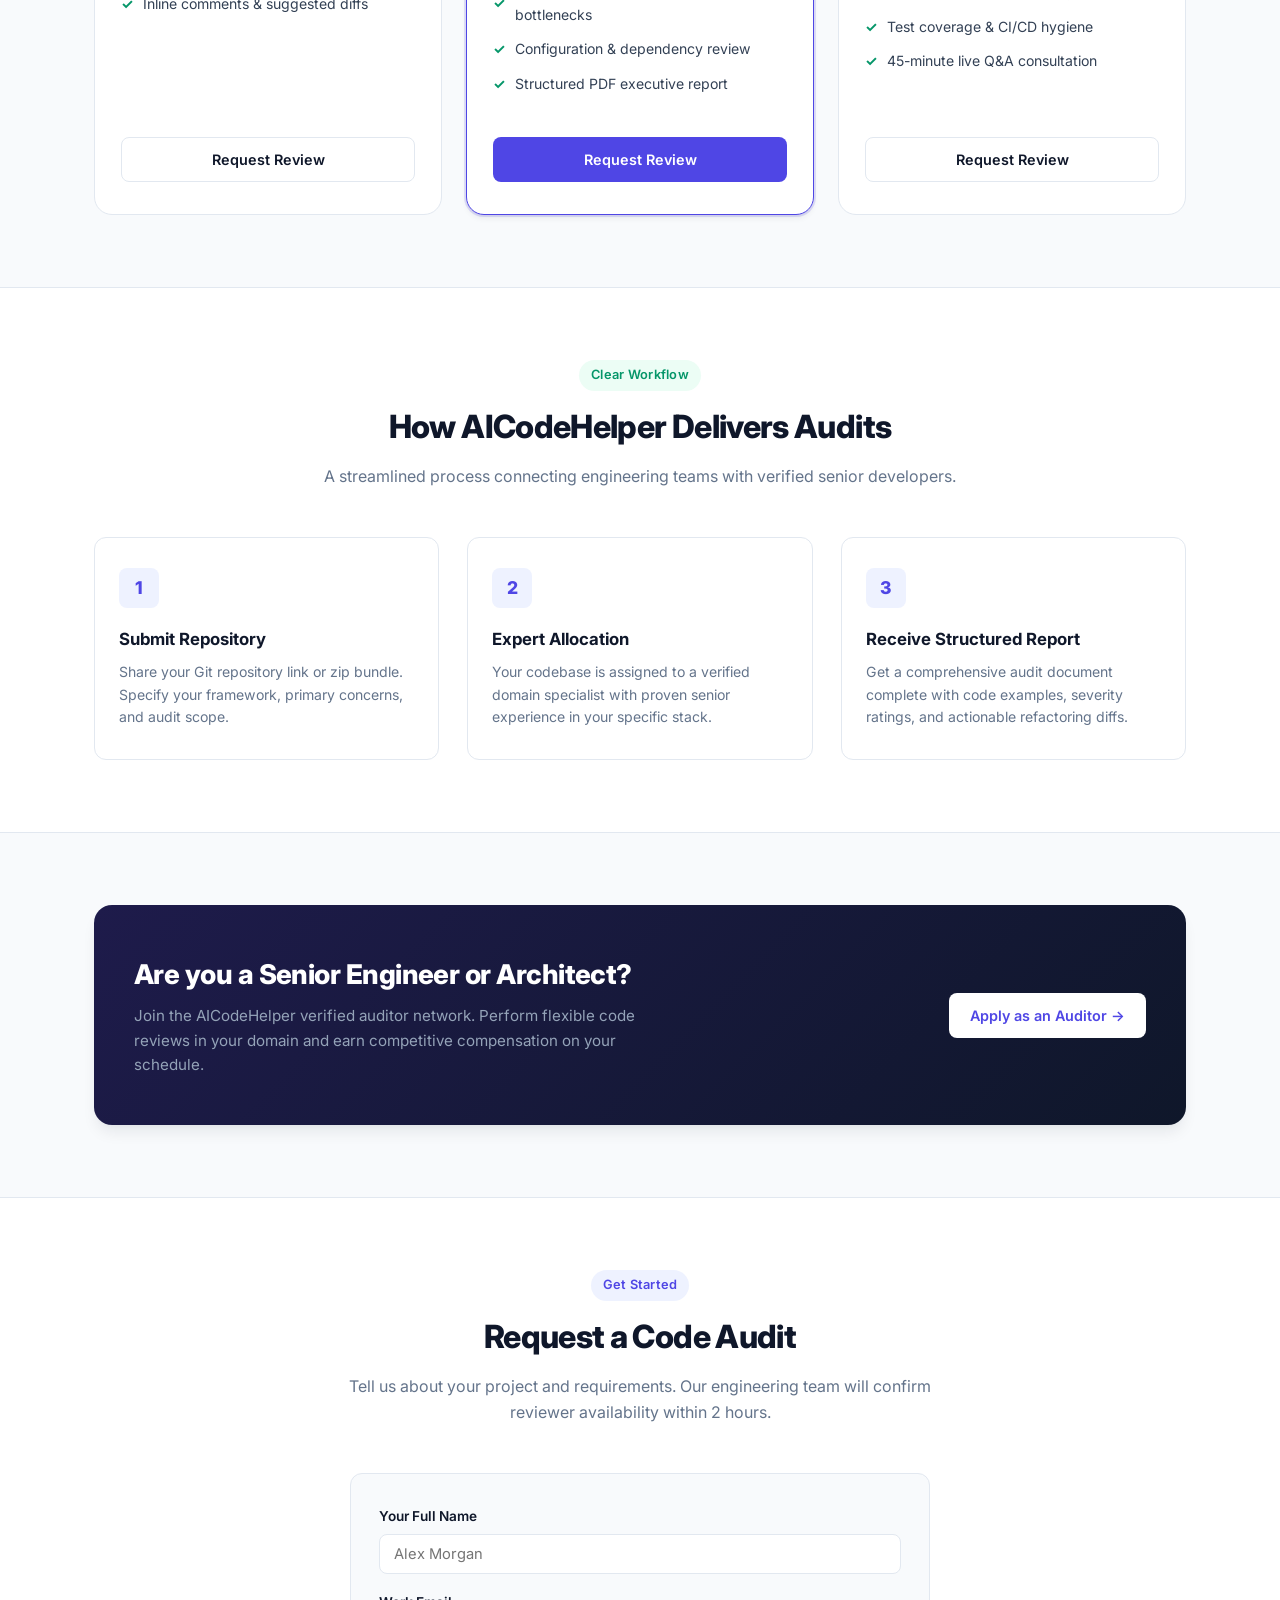
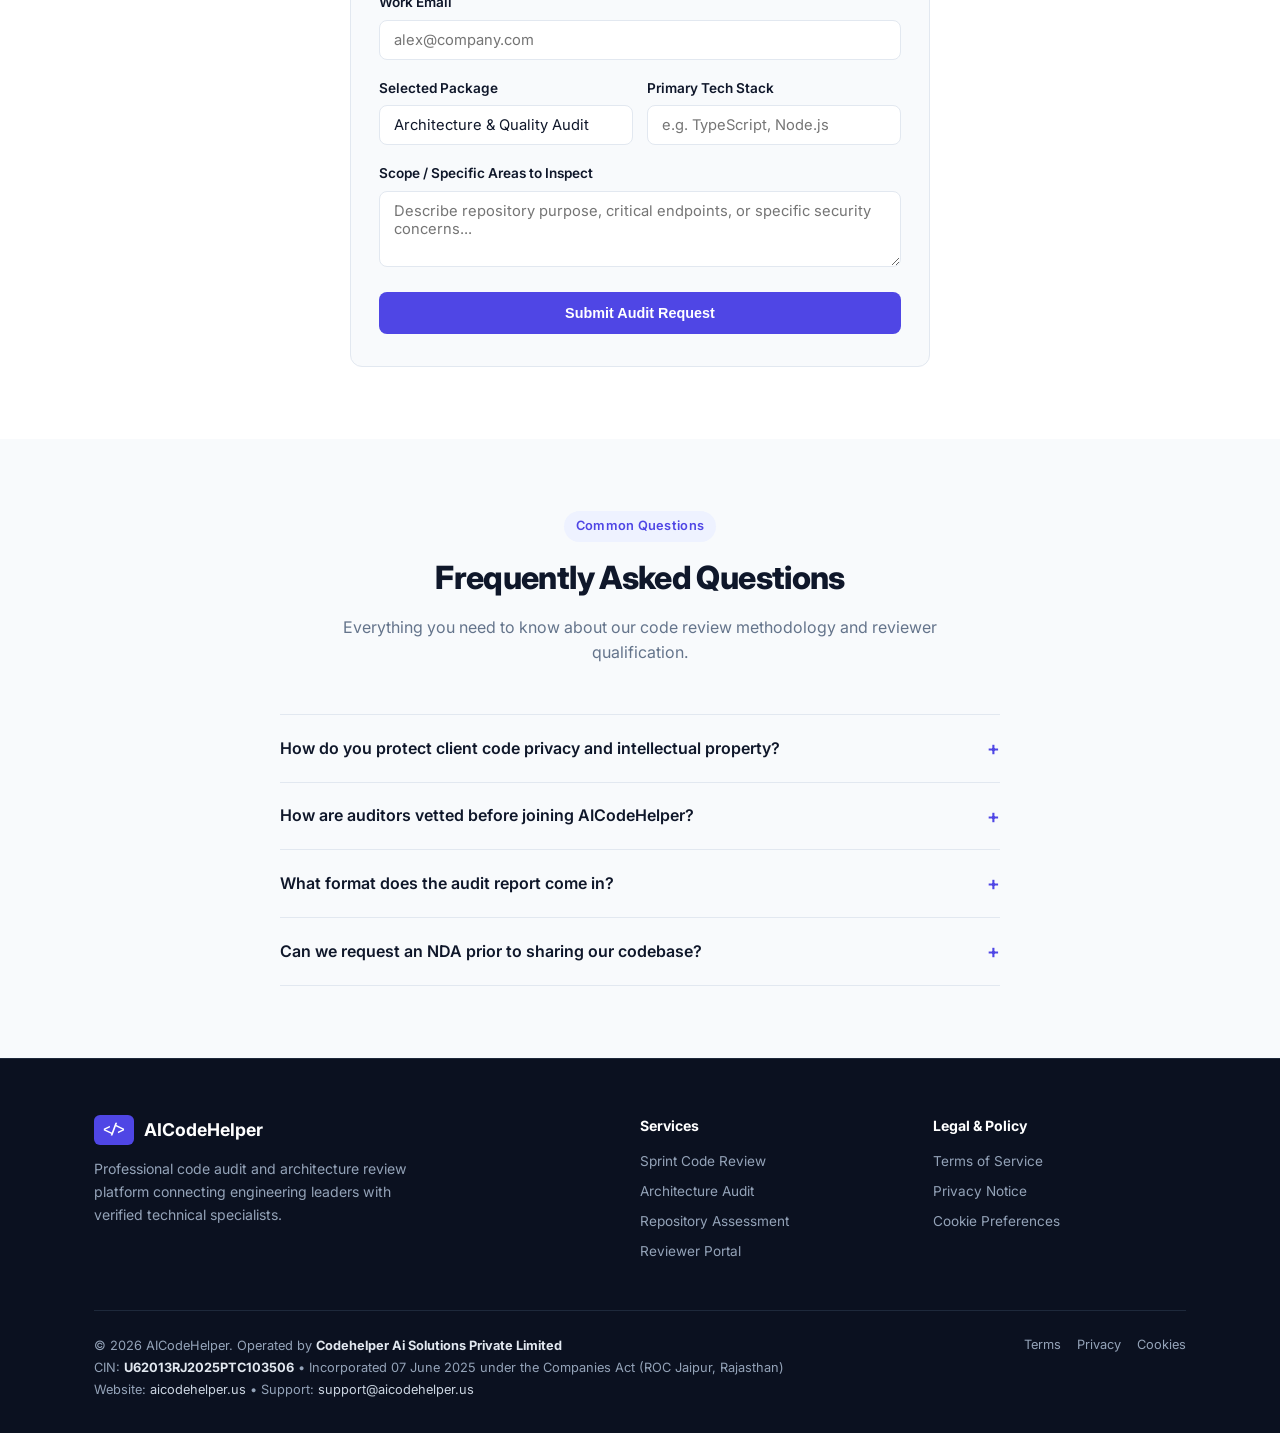
==== commit 13e7bd91: "Update brand name in navigation header" ====
--- a/index.html
+++ b/index.html
@@ -15,7 +15,7 @@
     <div class="container nav-wrapper">
       <a href="/" class="brand-link">
         <div class="brand-badge">&lt;/&gt;</div>
-        <span>AICodeHelper</span>
+        <span>AICodeHelper - ICEAS</span>
       </a>
       <div class="nav-links">
         <a href="#services">Audit Services</a>
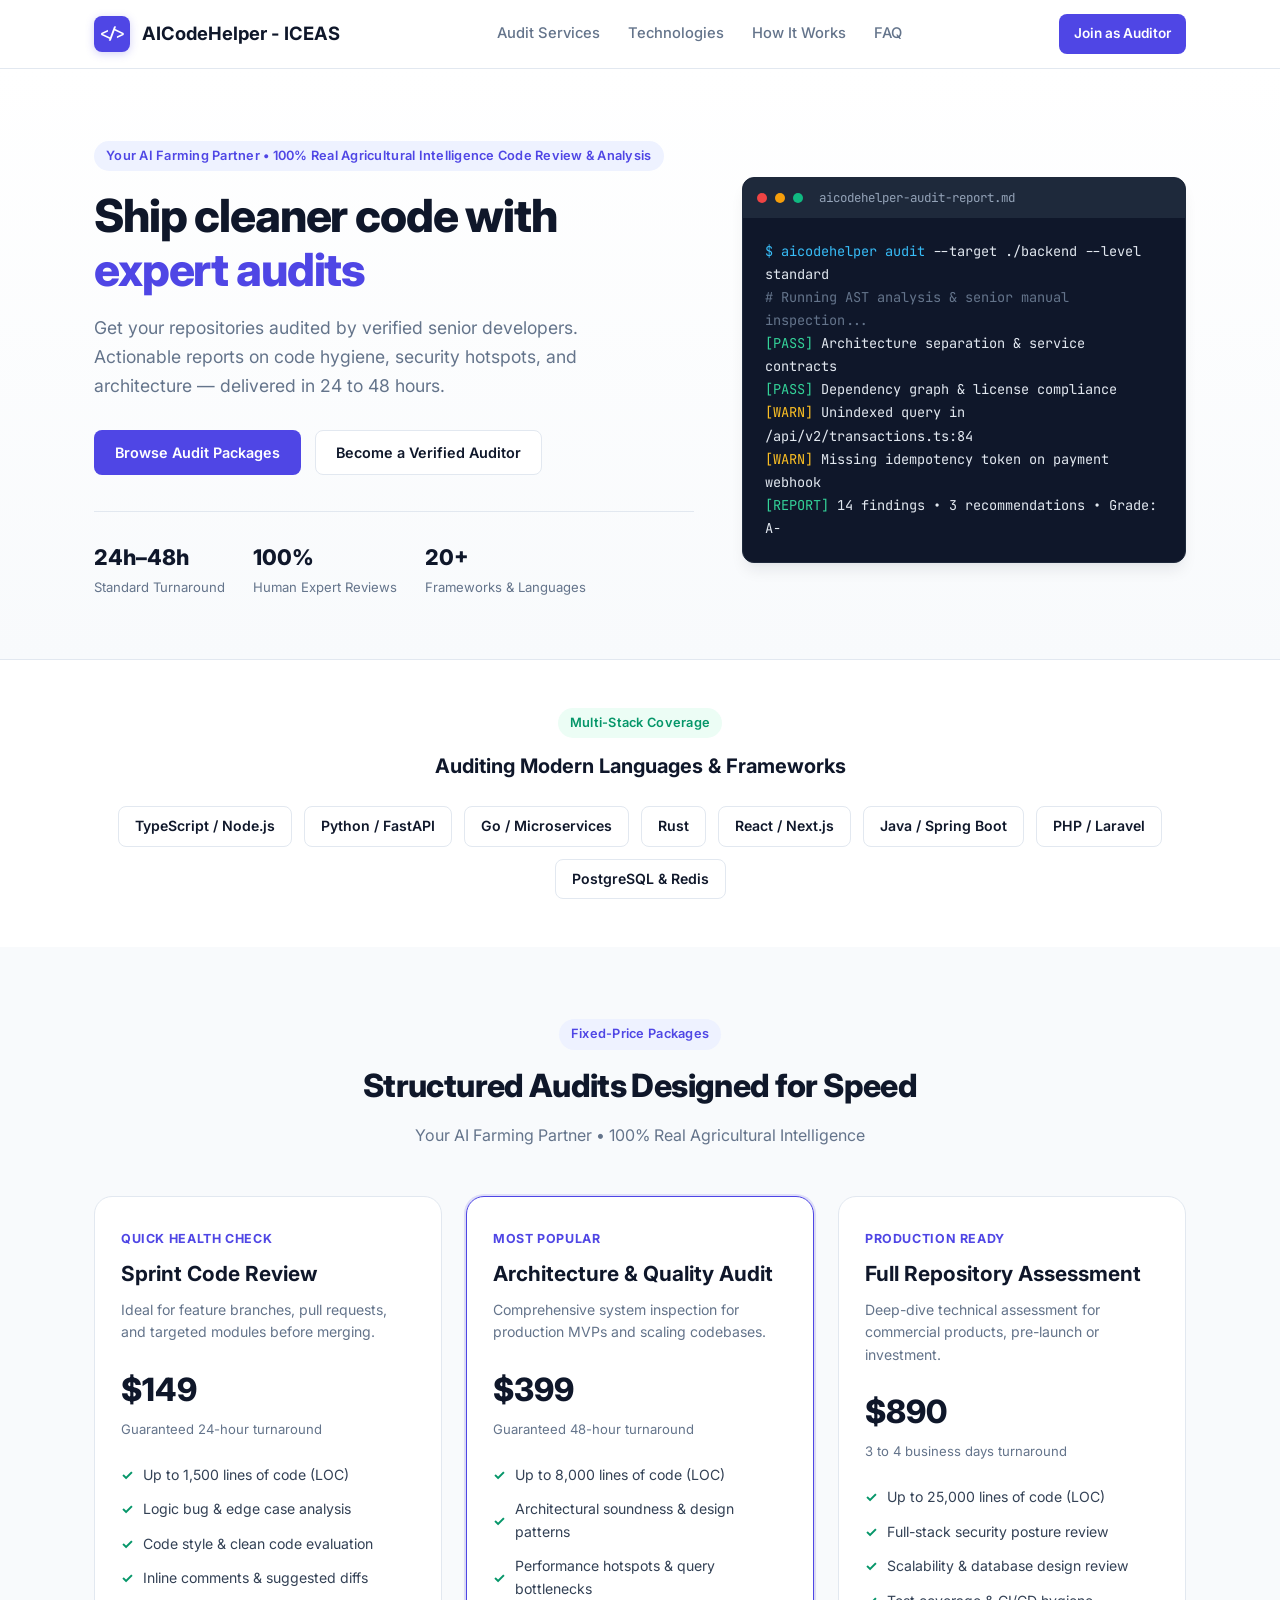
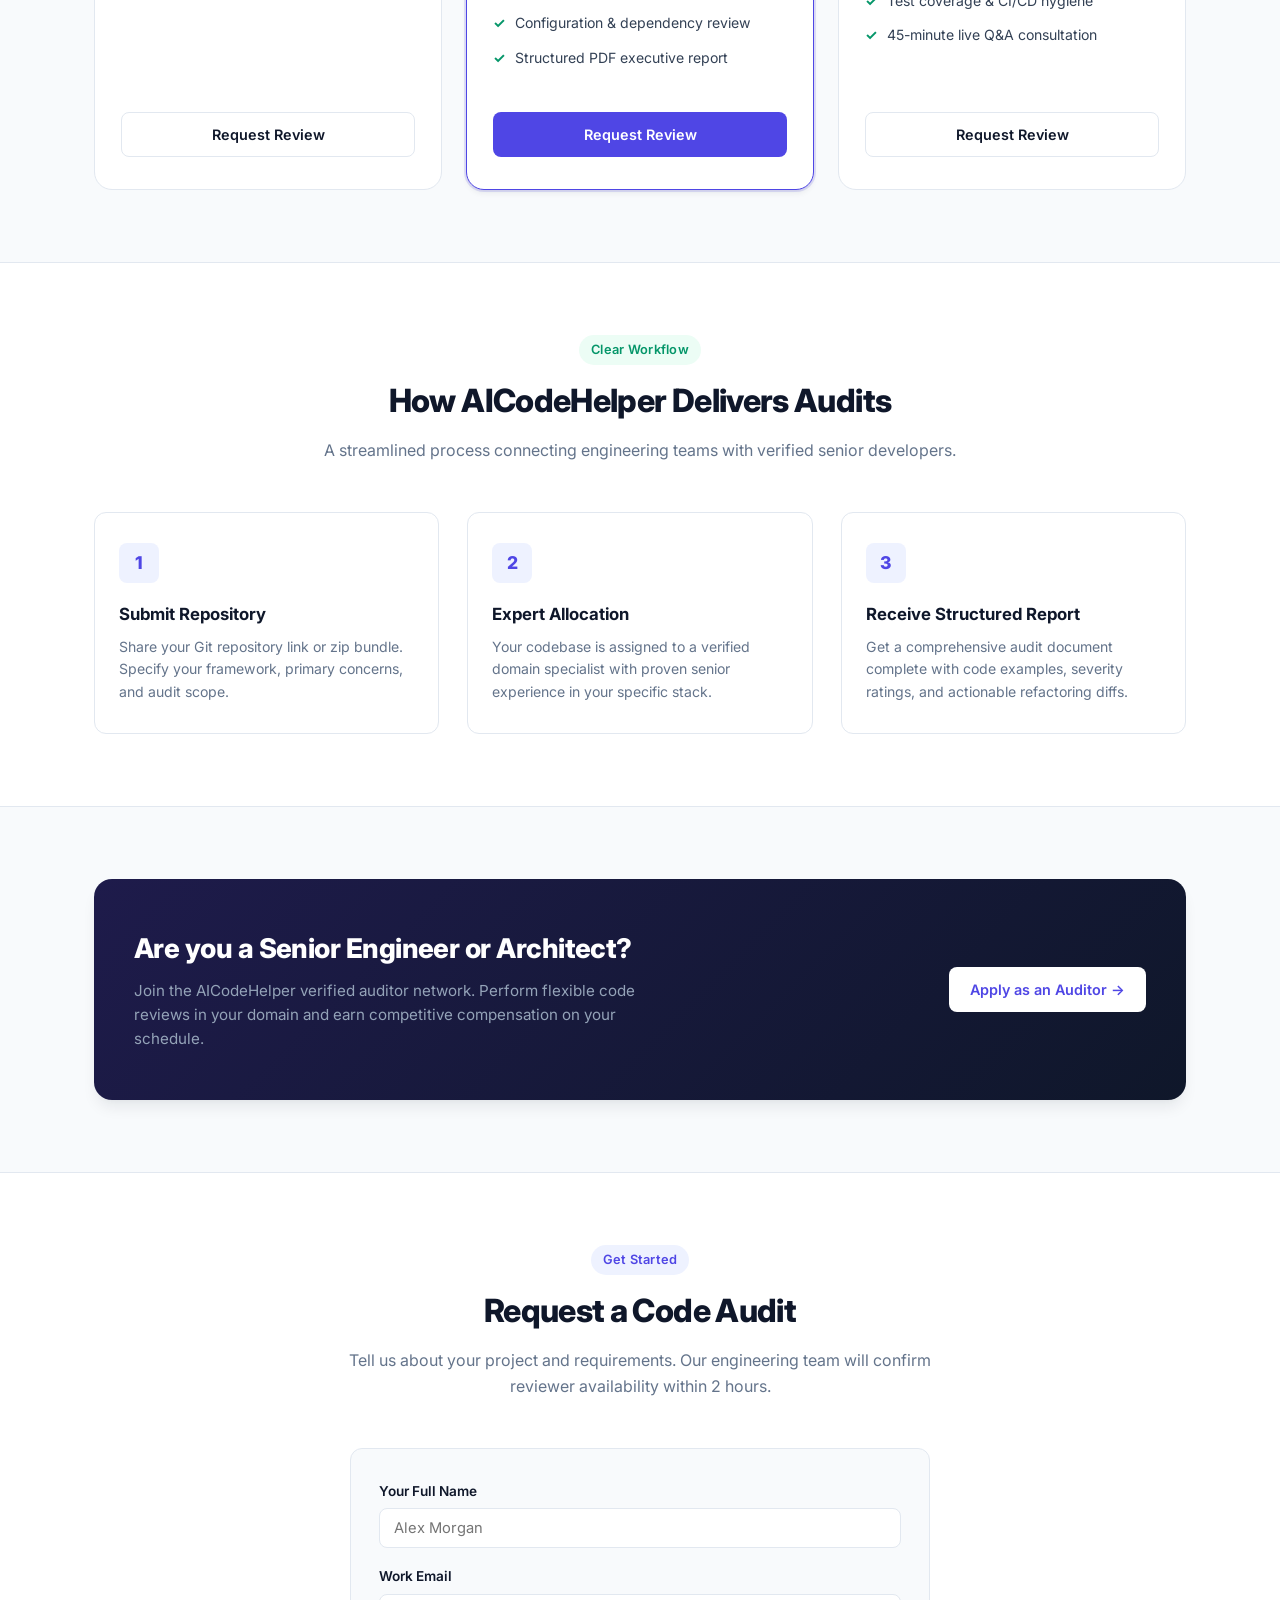
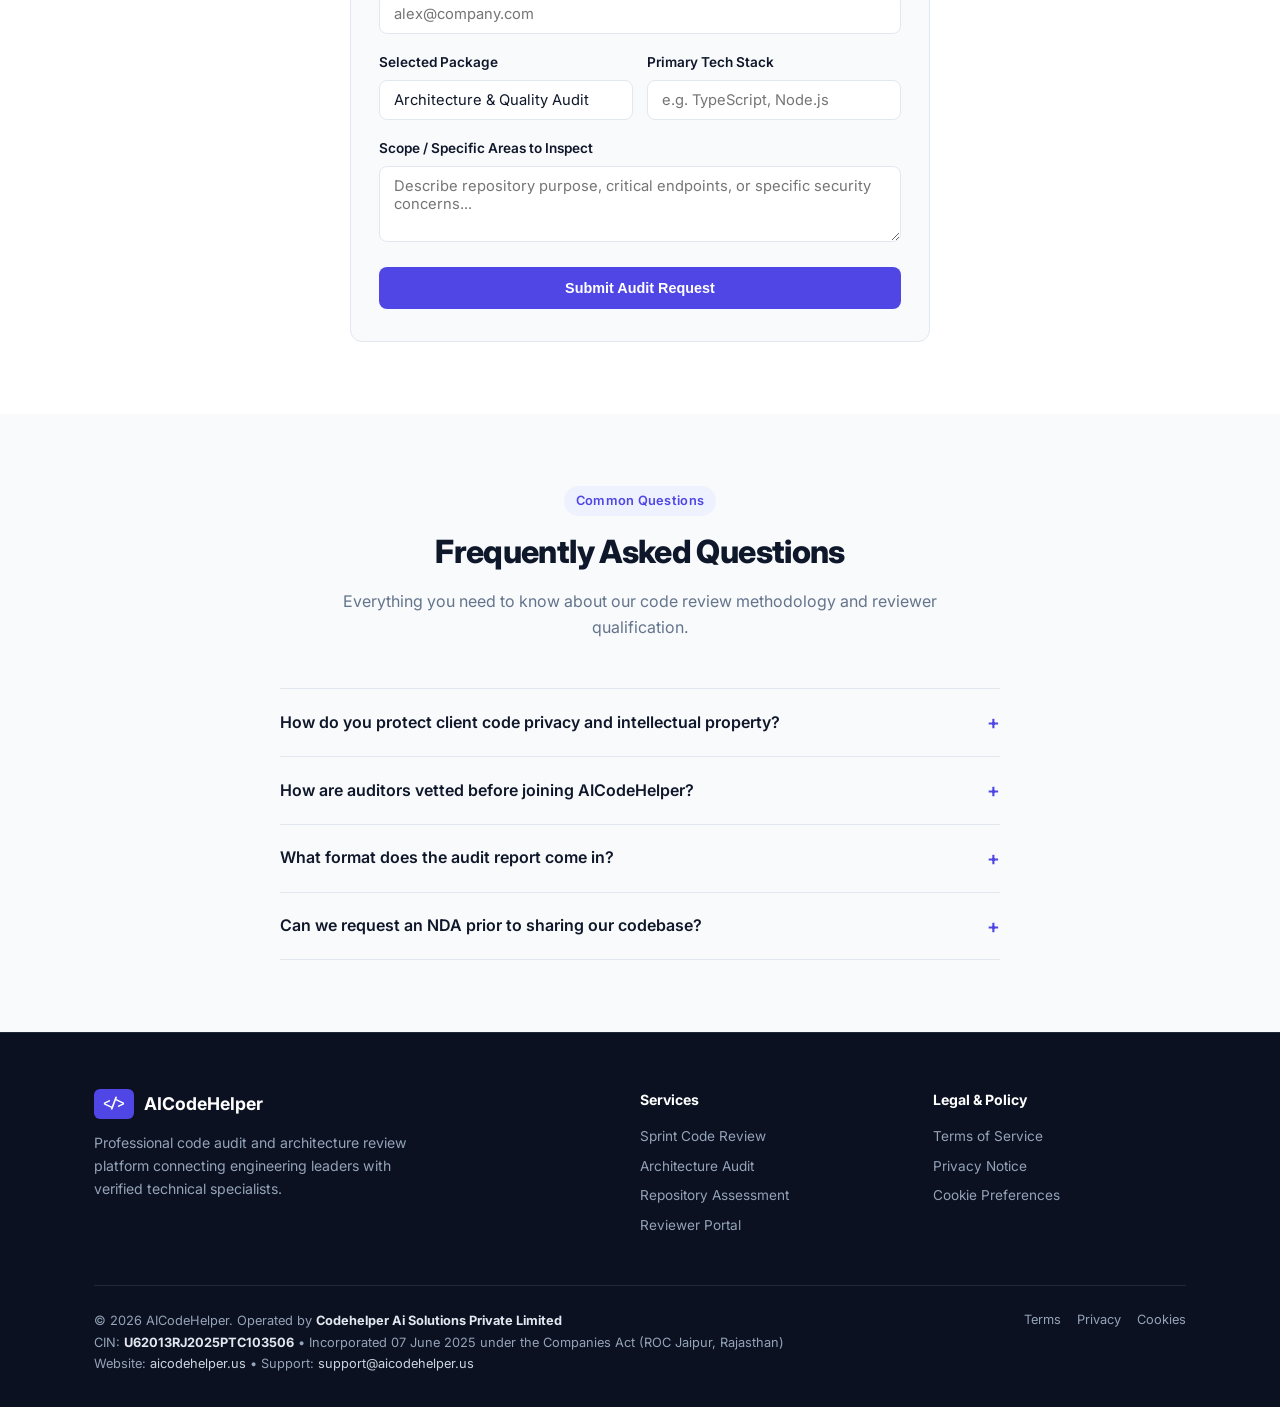
==== commit 731265f4: "Update title and hero section for new branding" ====
--- a/index.html
+++ b/index.html
@@ -3,7 +3,9 @@
 <head>
   <meta charset="UTF-8">
   <meta name="viewport" content="width=device-width, initial-scale=1.0">
-  <title>AICodeHelper — Independent Code Reviews &amp; Architecture Audits</title>
+  <title>Your AI Farming Partner • 100% Real Agricultural Intelligence
+
+ &amp; Architecture Audits</title>
   <meta name="description" content="Ship resilient software with comprehensive code reviews and security architecture audits from verified senior engineers.">
   <link rel="icon" type="image/svg+xml" href="favicon.svg">
   <link rel="stylesheet" href="styles/style.css">
@@ -31,7 +33,9 @@
   <header class="hero-section">
     <div class="container hero-grid">
       <div class="hero-content">
-        <div class="pill pill-indigo">Independent Code Review &amp; Analysis</div>
+        <div class="pill pill-indigo">Your AI Farming Partner • 100% Real Agricultural Intelligence
+
+ Code Review &amp; Analysis</div>
         <h1>Ship cleaner code with <span>expert audits</span></h1>
         <p class="hero-lead">
           Get your repositories audited by verified senior developers. Actionable reports on code hygiene, security hotspots, and architecture — delivered in 24 to 48 hours.
@@ -102,7 +106,9 @@
       <div class="section-head">
         <span class="pill pill-indigo">Fixed-Price Packages</span>
         <h2>Structured Audits Designed for Speed</h2>
-        <p>Simple pricing with guaranteed turnaround. No recurring subscriptions or long contract commitments.</p>
+        <p>Your AI Farming Partner • 100% Real Agricultural Intelligence
+
+</p>
       </div>
 
       <div class="packages-grid">
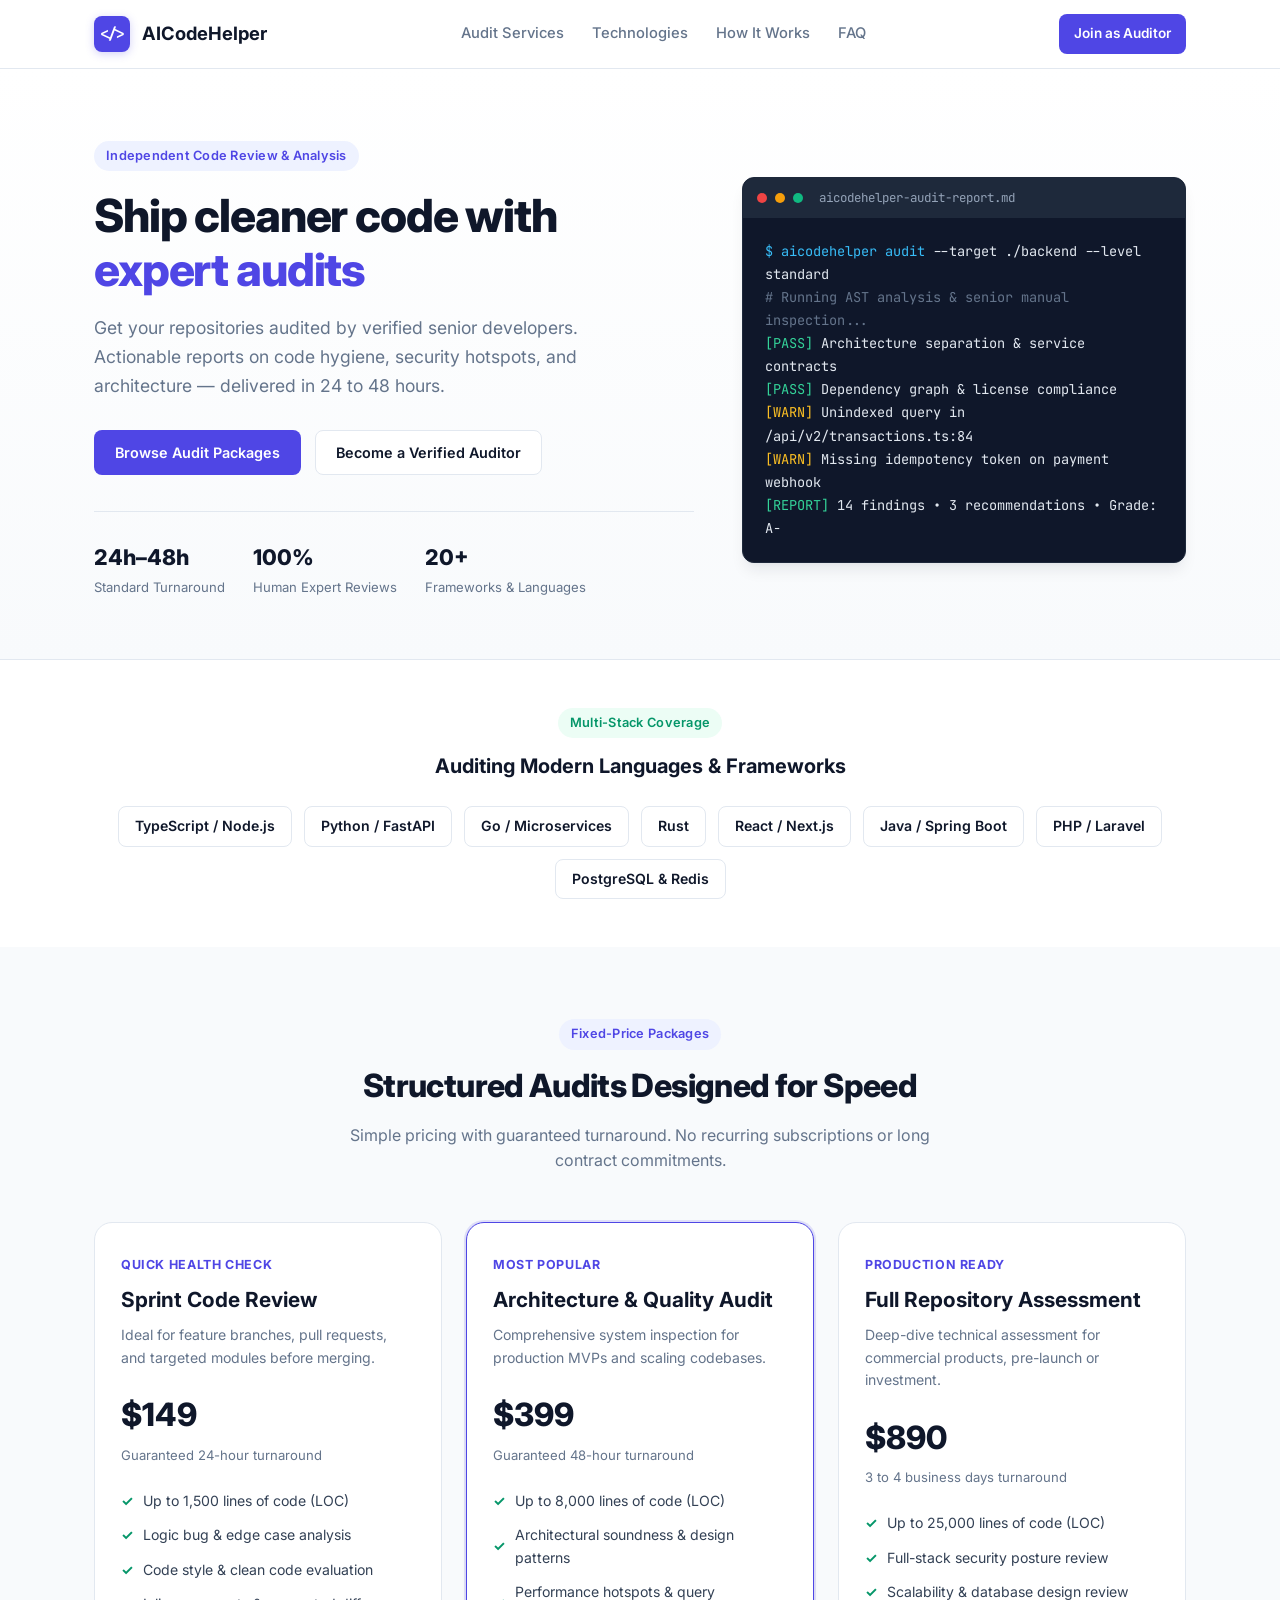
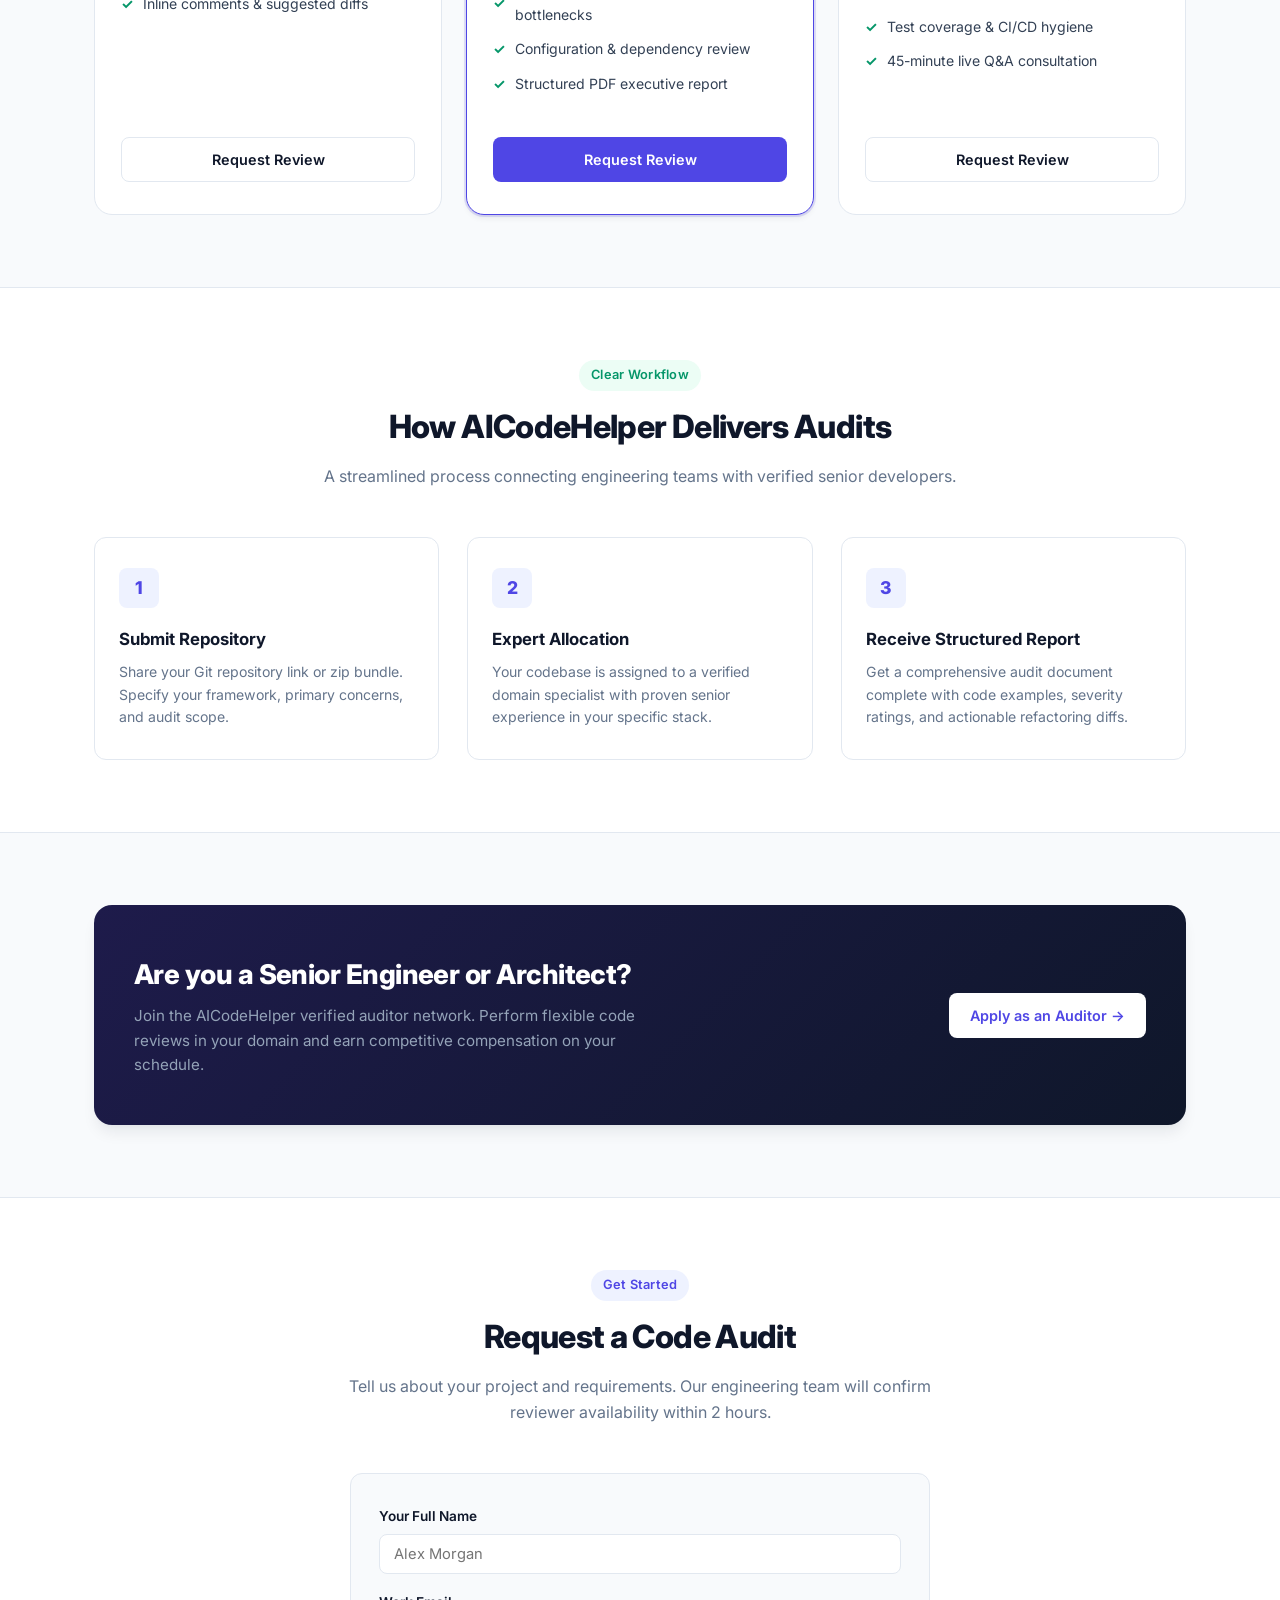
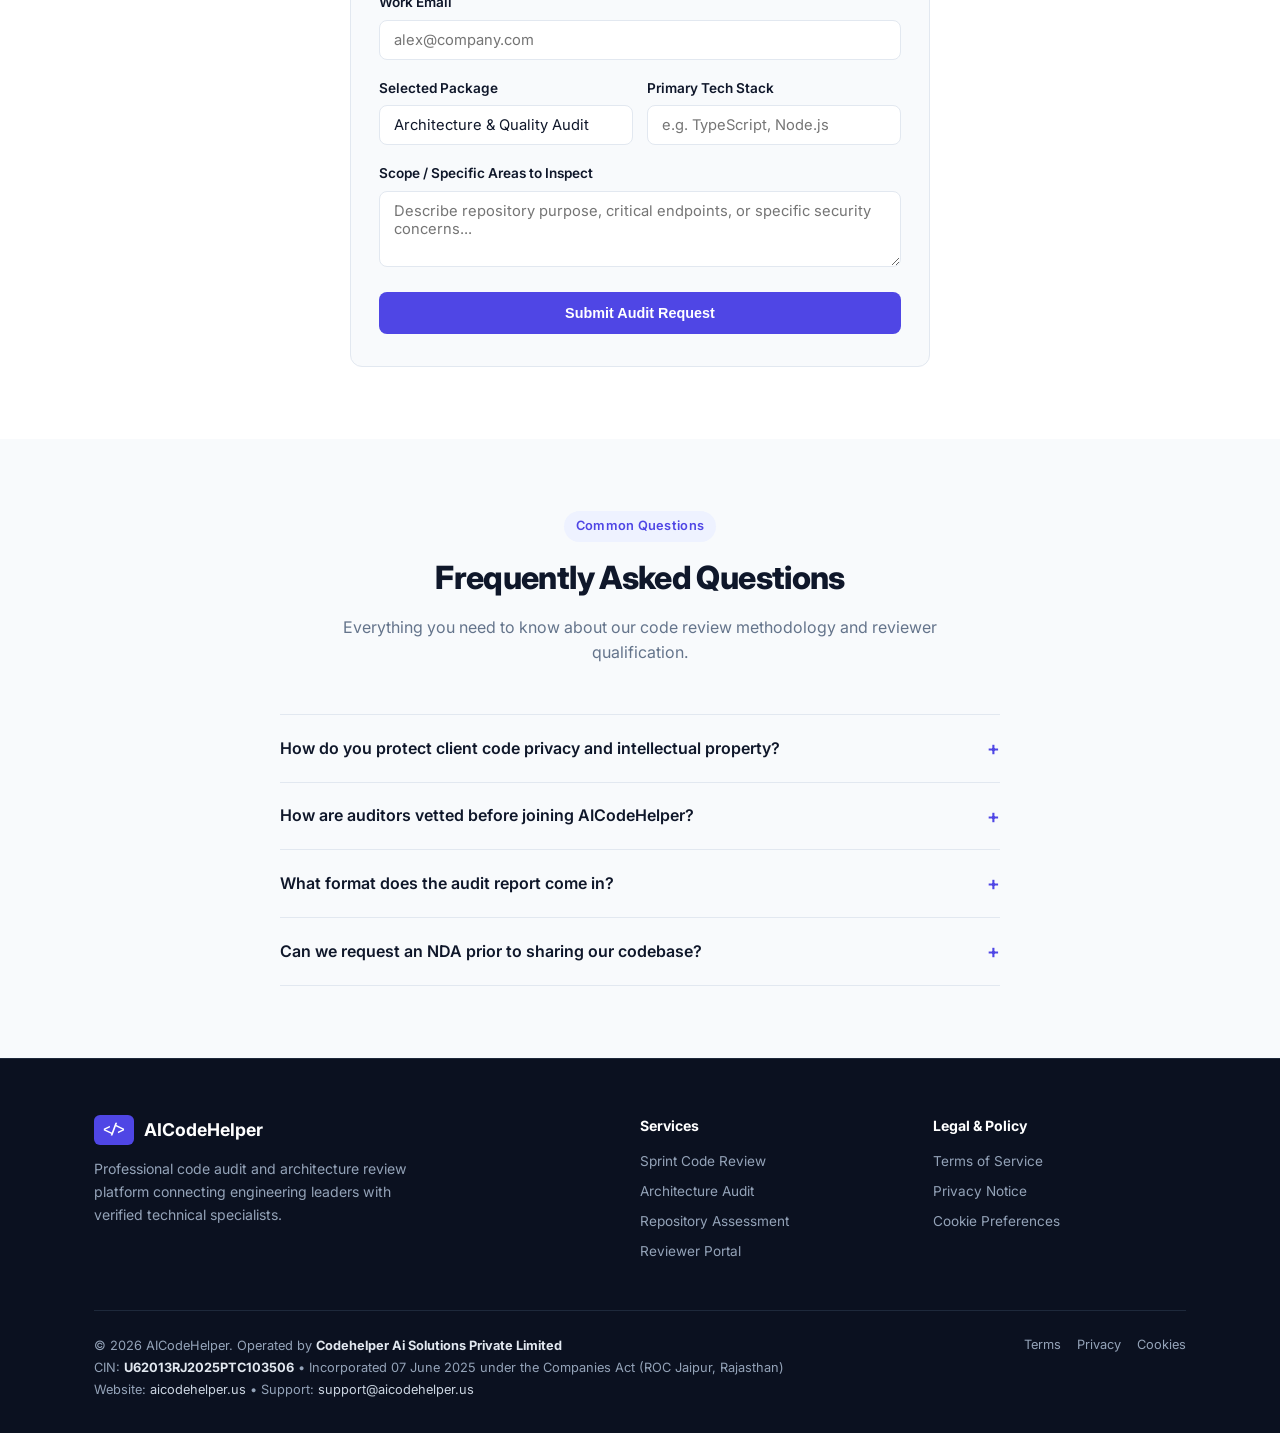
==== commit c8237ada: "Add files via upload" ====
--- a/index.html
+++ b/index.html
@@ -3,9 +3,7 @@
 <head>
   <meta charset="UTF-8">
   <meta name="viewport" content="width=device-width, initial-scale=1.0">
-  <title>Your AI Farming Partner • 100% Real Agricultural Intelligence
-
- &amp; Architecture Audits</title>
+  <title>AICodeHelper — Independent Code Reviews &amp; Architecture Audits</title>
   <meta name="description" content="Ship resilient software with comprehensive code reviews and security architecture audits from verified senior engineers.">
   <link rel="icon" type="image/svg+xml" href="favicon.svg">
   <link rel="stylesheet" href="styles/style.css">
@@ -17,7 +15,7 @@
     <div class="container nav-wrapper">
       <a href="/" class="brand-link">
         <div class="brand-badge">&lt;/&gt;</div>
-        <span>AICodeHelper - ICEAS</span>
+        <span>AICodeHelper</span>
       </a>
       <div class="nav-links">
         <a href="#services">Audit Services</a>
@@ -33,9 +31,7 @@
   <header class="hero-section">
     <div class="container hero-grid">
       <div class="hero-content">
-        <div class="pill pill-indigo">Your AI Farming Partner • 100% Real Agricultural Intelligence
-
- Code Review &amp; Analysis</div>
+        <div class="pill pill-indigo">Independent Code Review &amp; Analysis</div>
         <h1>Ship cleaner code with <span>expert audits</span></h1>
         <p class="hero-lead">
           Get your repositories audited by verified senior developers. Actionable reports on code hygiene, security hotspots, and architecture — delivered in 24 to 48 hours.
@@ -106,9 +102,7 @@
       <div class="section-head">
         <span class="pill pill-indigo">Fixed-Price Packages</span>
         <h2>Structured Audits Designed for Speed</h2>
-        <p>Your AI Farming Partner • 100% Real Agricultural Intelligence
-
-</p>
+        <p>Simple pricing with guaranteed turnaround. No recurring subscriptions or long contract commitments.</p>
       </div>
 
       <div class="packages-grid">
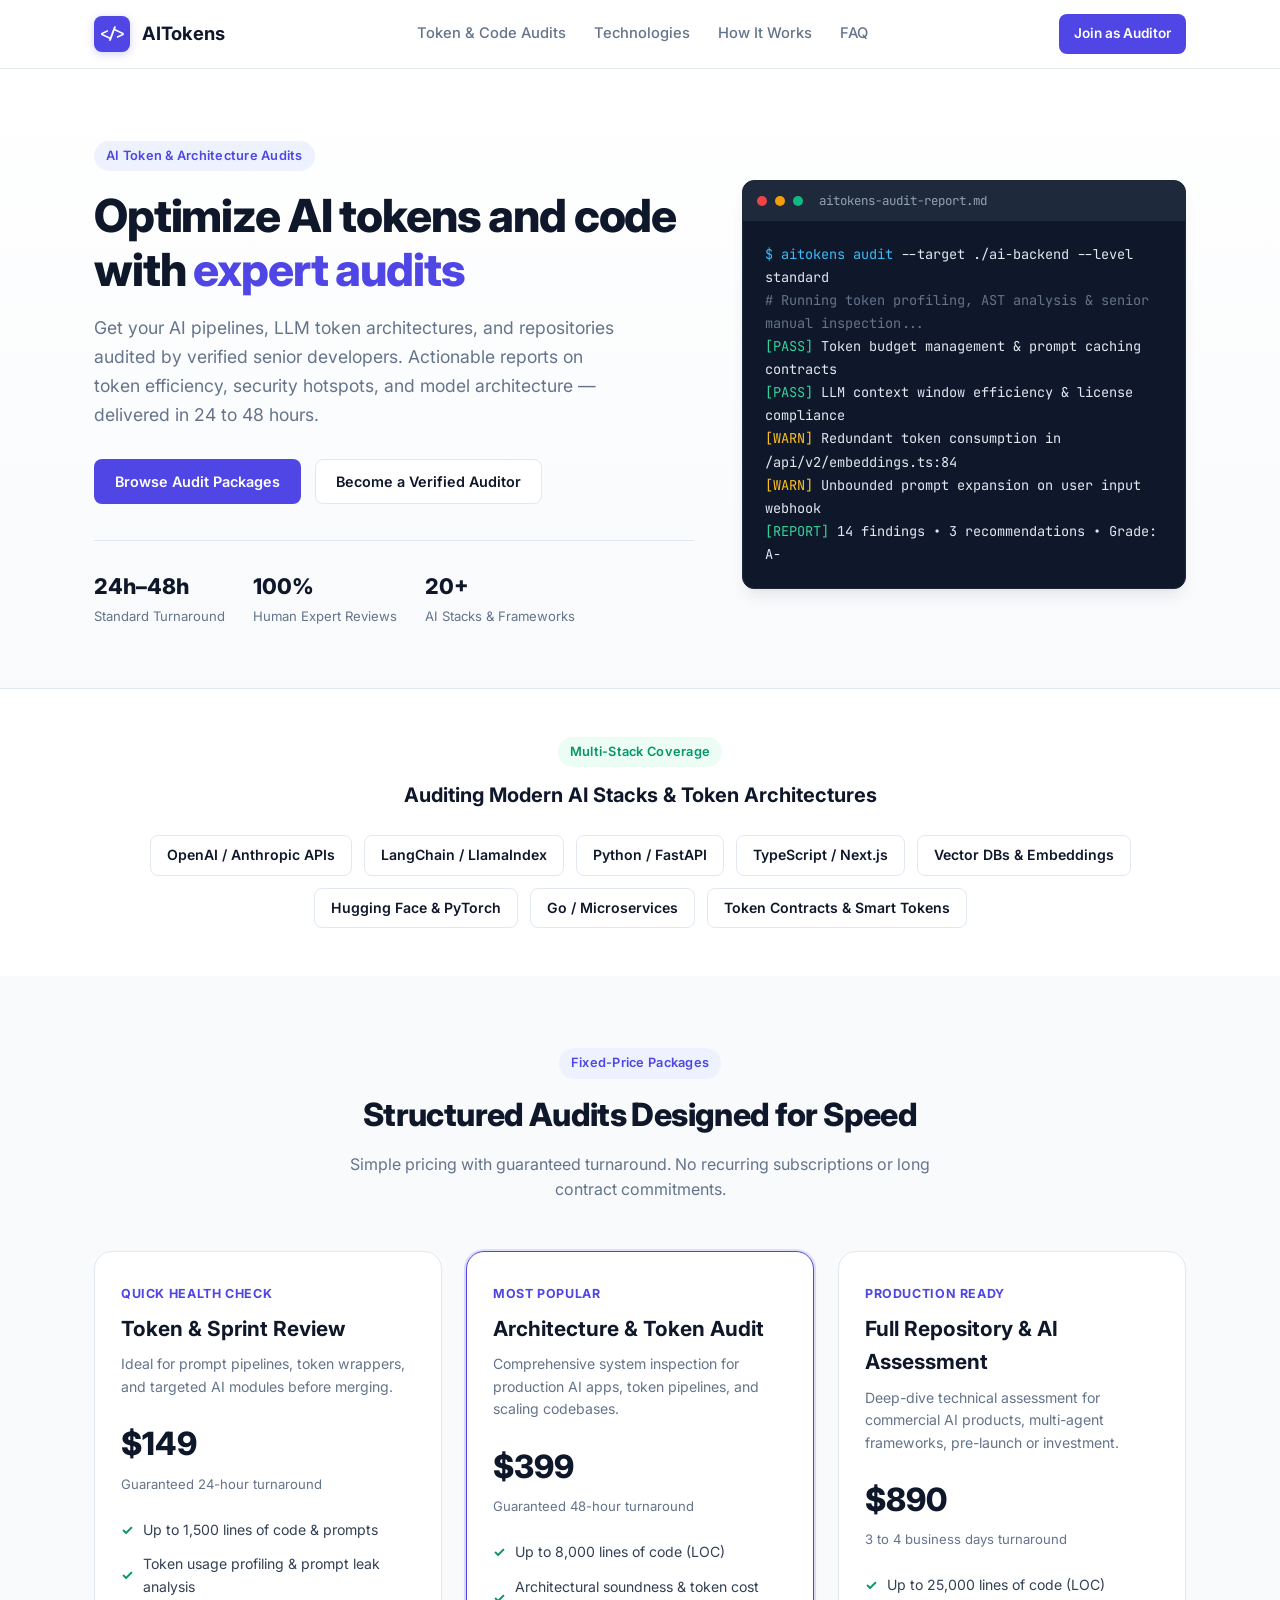
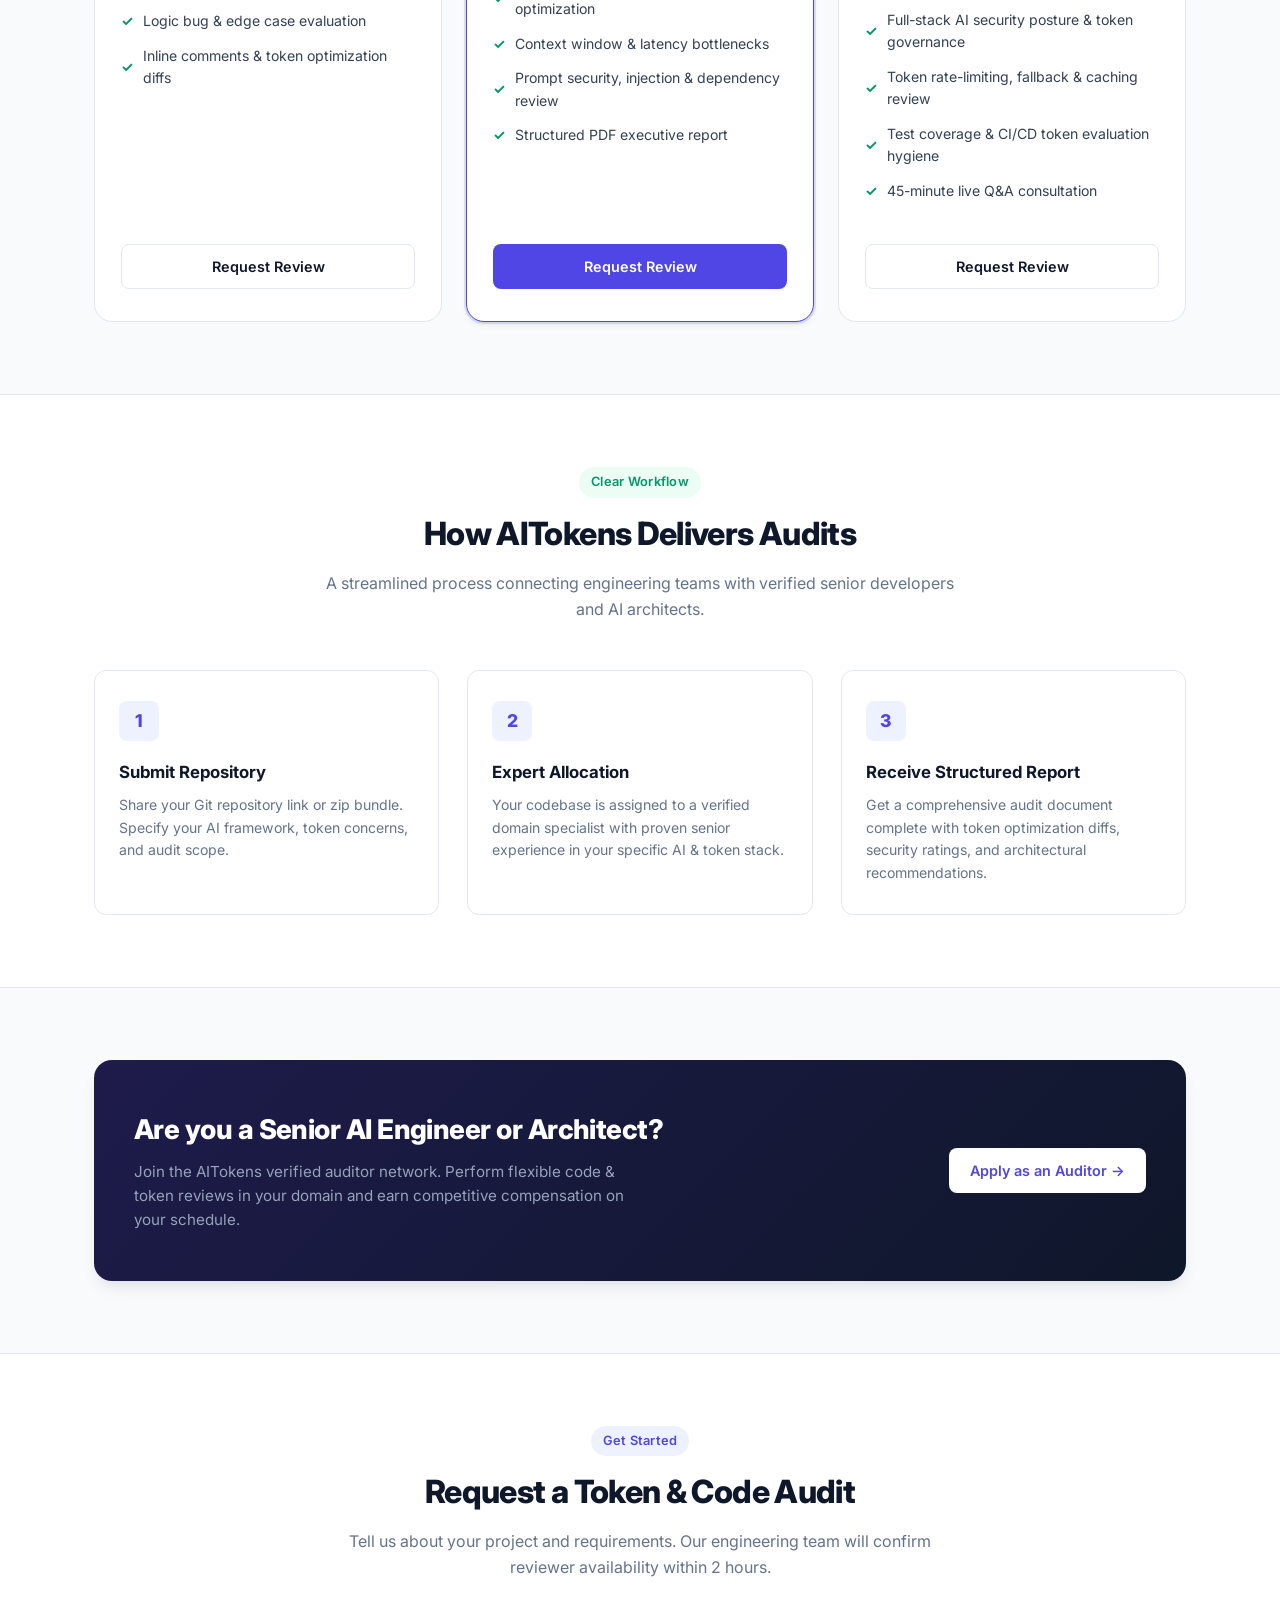
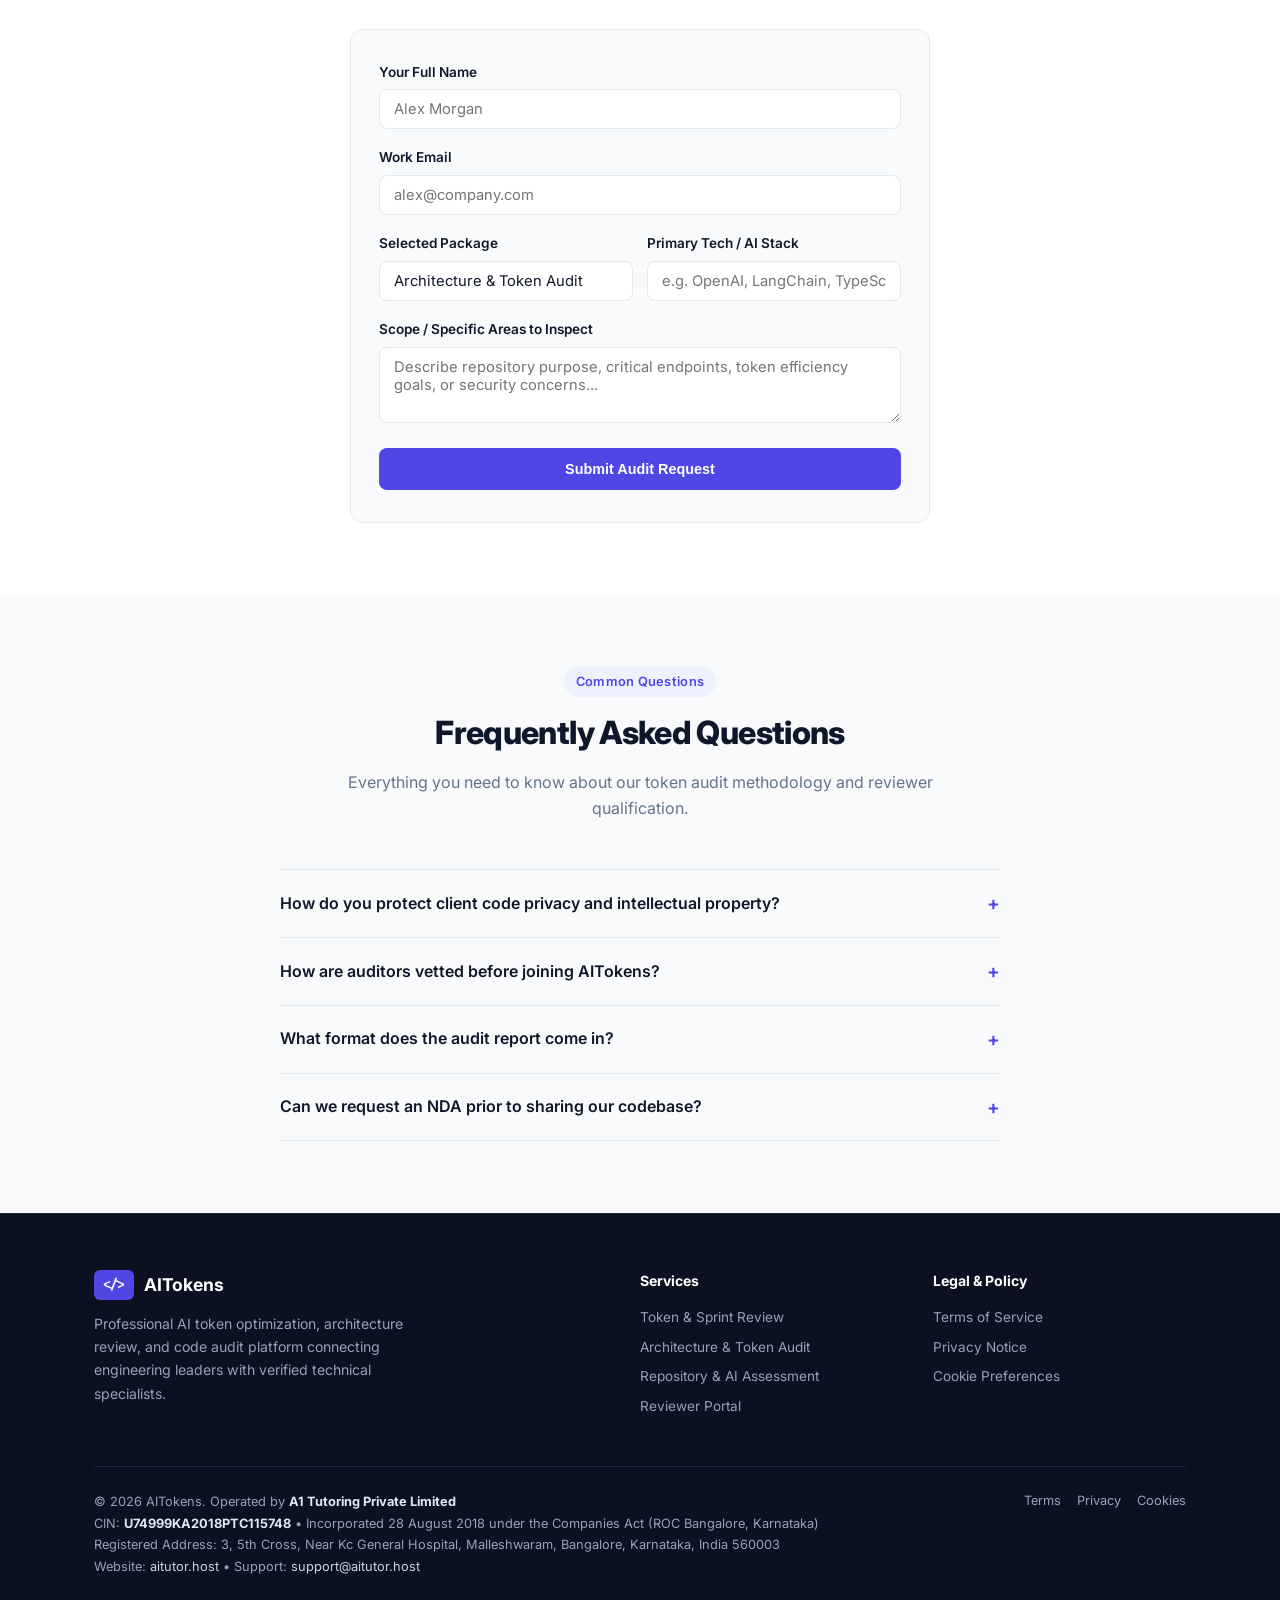
==== commit 0484d3b0: "Rebrand to AITokens with aitutor.host domain and A1 Tutoring Private Limited corporate details" ====
--- a/index.html
+++ b/index.html
@@ -3,8 +3,8 @@
 <head>
   <meta charset="UTF-8">
   <meta name="viewport" content="width=device-width, initial-scale=1.0">
-  <title>AICodeHelper — Independent Code Reviews &amp; Architecture Audits</title>
-  <meta name="description" content="Ship resilient software with comprehensive code reviews and security architecture audits from verified senior engineers.">
+  <title>AITokens — AI Token Optimization, Architecture Audits &amp; Code Reviews</title>
+  <meta name="description" content="Ship efficient, secure AI systems with comprehensive token optimization, LLM architecture audits, and codebase reviews from verified senior engineers.">
   <link rel="icon" type="image/svg+xml" href="favicon.svg">
   <link rel="stylesheet" href="styles/style.css">
 </head>
@@ -15,10 +15,10 @@
     <div class="container nav-wrapper">
       <a href="/" class="brand-link">
         <div class="brand-badge">&lt;/&gt;</div>
-        <span>AICodeHelper</span>
+        <span>AITokens</span>
       </a>
       <div class="nav-links">
-        <a href="#services">Audit Services</a>
+        <a href="#services">Token &amp; Code Audits</a>
         <a href="#stacks">Technologies</a>
         <a href="#process">How It Works</a>
         <a href="#faq">FAQ</a>
@@ -31,10 +31,10 @@
   <header class="hero-section">
     <div class="container hero-grid">
       <div class="hero-content">
-        <div class="pill pill-indigo">Independent Code Review &amp; Analysis</div>
-        <h1>Ship cleaner code with <span>expert audits</span></h1>
+        <div class="pill pill-indigo">AI Token &amp; Architecture Audits</div>
+        <h1>Optimize AI tokens and code with <span>expert audits</span></h1>
         <p class="hero-lead">
-          Get your repositories audited by verified senior developers. Actionable reports on code hygiene, security hotspots, and architecture — delivered in 24 to 48 hours.
+          Get your AI pipelines, LLM token architectures, and repositories audited by verified senior developers. Actionable reports on token efficiency, security hotspots, and model architecture — delivered in 24 to 48 hours.
         </p>
         <div class="hero-cta">
           <a href="#services" class="btn btn-primary">Browse Audit Packages</a>
@@ -51,7 +51,7 @@
           </div>
           <div class="metric-item">
             <strong>20+</strong>
-            <span>Frameworks &amp; Languages</span>
+            <span>AI Stacks &amp; Frameworks</span>
           </div>
         </div>
       </div>
@@ -62,15 +62,15 @@
             <span class="terminal-dot dot-red"></span>
             <span class="terminal-dot dot-yellow"></span>
             <span class="terminal-dot dot-green"></span>
-            <span class="terminal-title">aicodehelper-audit-report.md</span>
+            <span class="terminal-title">aitokens-audit-report.md</span>
           </div>
           <div class="terminal-body">
-            <p><span class="cmd">$ aicodehelper audit</span> --target ./backend --level standard</p>
-            <p class="comment"># Running AST analysis &amp; senior manual inspection...</p>
-            <p><span class="pass">[PASS]</span> Architecture separation &amp; service contracts</p>
-            <p><span class="pass">[PASS]</span> Dependency graph &amp; license compliance</p>
-            <p><span class="warn">[WARN]</span> Unindexed query in /api/v2/transactions.ts:84</p>
-            <p><span class="warn">[WARN]</span> Missing idempotency token on payment webhook</p>
+            <p><span class="cmd">$ aitokens audit</span> --target ./ai-backend --level standard</p>
+            <p class="comment"># Running token profiling, AST analysis &amp; senior manual inspection...</p>
+            <p><span class="pass">[PASS]</span> Token budget management &amp; prompt caching contracts</p>
+            <p><span class="pass">[PASS]</span> LLM context window efficiency &amp; license compliance</p>
+            <p><span class="warn">[WARN]</span> Redundant token consumption in /api/v2/embeddings.ts:84</p>
+            <p><span class="warn">[WARN]</span> Unbounded prompt expansion on user input webhook</p>
             <p><span class="pass">[REPORT]</span> 14 findings &bull; 3 recommendations &bull; Grade: A-</p>
           </div>
         </div>
@@ -82,16 +82,16 @@
   <section class="section" id="stacks" style="padding: 48px 0; background: var(--surface);">
     <div class="container" style="text-align: center;">
       <span class="pill pill-emerald" style="margin-bottom: 12px;">Multi-Stack Coverage</span>
-      <h3 style="font-size: 1.25rem; font-weight: 700; color: var(--text-main); margin-bottom: 8px;">Auditing Modern Languages &amp; Frameworks</h3>
+      <h3 style="font-size: 1.25rem; font-weight: 700; color: var(--text-main); margin-bottom: 8px;">Auditing Modern AI Stacks &amp; Token Architectures</h3>
       <div class="stacks-strip">
-        <div class="stack-chip">TypeScript / Node.js</div>
+        <div class="stack-chip">OpenAI / Anthropic APIs</div>
+        <div class="stack-chip">LangChain / LlamaIndex</div>
         <div class="stack-chip">Python / FastAPI</div>
+        <div class="stack-chip">TypeScript / Next.js</div>
+        <div class="stack-chip">Vector DBs &amp; Embeddings</div>
+        <div class="stack-chip">Hugging Face &amp; PyTorch</div>
         <div class="stack-chip">Go / Microservices</div>
-        <div class="stack-chip">Rust</div>
-        <div class="stack-chip">React / Next.js</div>
-        <div class="stack-chip">Java / Spring Boot</div>
-        <div class="stack-chip">PHP / Laravel</div>
-        <div class="stack-chip">PostgreSQL &amp; Redis</div>
+        <div class="stack-chip">Token Contracts &amp; Smart Tokens</div>
       </div>
     </div>
   </section>
@@ -109,51 +109,51 @@
         <!-- Package 1 -->
         <div class="package-card">
           <div class="package-tag">Quick Health Check</div>
-          <h3>Sprint Code Review</h3>
-          <p class="package-desc">Ideal for feature branches, pull requests, and targeted modules before merging.</p>
+          <h3>Token &amp; Sprint Review</h3>
+          <p class="package-desc">Ideal for prompt pipelines, token wrappers, and targeted AI modules before merging.</p>
           <div class="package-price">$149</div>
           <div class="package-duration">Guaranteed 24-hour turnaround</div>
           <ul class="package-features">
-            <li><span class="feature-check">&#10003;</span> Up to 1,500 lines of code (LOC)</li>
-            <li><span class="feature-check">&#10003;</span> Logic bug &amp; edge case analysis</li>
-            <li><span class="feature-check">&#10003;</span> Code style &amp; clean code evaluation</li>
-            <li><span class="feature-check">&#10003;</span> Inline comments &amp; suggested diffs</li>
+            <li><span class="feature-check">&#10003;</span> Up to 1,500 lines of code &amp; prompts</li>
+            <li><span class="feature-check">&#10003;</span> Token usage profiling &amp; prompt leak analysis</li>
+            <li><span class="feature-check">&#10003;</span> Logic bug &amp; edge case evaluation</li>
+            <li><span class="feature-check">&#10003;</span> Inline comments &amp; token optimization diffs</li>
           </ul>
-          <a href="#contact" class="btn btn-outline" data-package="Sprint Code Review">Request Review</a>
+          <a href="#contact" class="btn btn-outline" data-package="Token &amp; Sprint Review">Request Review</a>
         </div>
 
         <!-- Package 2 (Highlight) -->
         <div class="package-card highlight">
           <div class="package-tag">Most Popular</div>
-          <h3>Architecture &amp; Quality Audit</h3>
-          <p class="package-desc">Comprehensive system inspection for production MVPs and scaling codebases.</p>
+          <h3>Architecture &amp; Token Audit</h3>
+          <p class="package-desc">Comprehensive system inspection for production AI apps, token pipelines, and scaling codebases.</p>
           <div class="package-price">$399</div>
           <div class="package-duration">Guaranteed 48-hour turnaround</div>
           <ul class="package-features">
             <li><span class="feature-check">&#10003;</span> Up to 8,000 lines of code (LOC)</li>
-            <li><span class="feature-check">&#10003;</span> Architectural soundness &amp; design patterns</li>
-            <li><span class="feature-check">&#10003;</span> Performance hotspots &amp; query bottlenecks</li>
-            <li><span class="feature-check">&#10003;</span> Configuration &amp; dependency review</li>
+            <li><span class="feature-check">&#10003;</span> Architectural soundness &amp; token cost optimization</li>
+            <li><span class="feature-check">&#10003;</span> Context window &amp; latency bottlenecks</li>
+            <li><span class="feature-check">&#10003;</span> Prompt security, injection &amp; dependency review</li>
             <li><span class="feature-check">&#10003;</span> Structured PDF executive report</li>
           </ul>
-          <a href="#contact" class="btn btn-primary" data-package="Architecture Audit">Request Review</a>
+          <a href="#contact" class="btn btn-primary" data-package="Architecture &amp; Token Audit">Request Review</a>
         </div>
 
         <!-- Package 3 -->
         <div class="package-card">
           <div class="package-tag">Production Ready</div>
-          <h3>Full Repository Assessment</h3>
-          <p class="package-desc">Deep-dive technical assessment for commercial products, pre-launch or investment.</p>
+          <h3>Full Repository &amp; AI Assessment</h3>
+          <p class="package-desc">Deep-dive technical assessment for commercial AI products, multi-agent frameworks, pre-launch or investment.</p>
           <div class="package-price">$890</div>
           <div class="package-duration">3 to 4 business days turnaround</div>
           <ul class="package-features">
             <li><span class="feature-check">&#10003;</span> Up to 25,000 lines of code (LOC)</li>
-            <li><span class="feature-check">&#10003;</span> Full-stack security posture review</li>
-            <li><span class="feature-check">&#10003;</span> Scalability &amp; database design review</li>
-            <li><span class="feature-check">&#10003;</span> Test coverage &amp; CI/CD hygiene</li>
+            <li><span class="feature-check">&#10003;</span> Full-stack AI security posture &amp; token governance</li>
+            <li><span class="feature-check">&#10003;</span> Token rate-limiting, fallback &amp; caching review</li>
+            <li><span class="feature-check">&#10003;</span> Test coverage &amp; CI/CD token evaluation hygiene</li>
             <li><span class="feature-check">&#10003;</span> 45-minute live Q&amp;A consultation</li>
           </ul>
-          <a href="#contact" class="btn btn-outline" data-package="Full Repository Assessment">Request Review</a>
+          <a href="#contact" class="btn btn-outline" data-package="Full Repository &amp; AI Assessment">Request Review</a>
         </div>
       </div>
     </div>
@@ -164,25 +164,25 @@
     <div class="container">
       <div class="section-head">
         <span class="pill pill-emerald">Clear Workflow</span>
-        <h2>How AICodeHelper Delivers Audits</h2>
-        <p>A streamlined process connecting engineering teams with verified senior developers.</p>
+        <h2>How AITokens Delivers Audits</h2>
+        <p>A streamlined process connecting engineering teams with verified senior developers and AI architects.</p>
       </div>
 
       <div class="steps-grid">
         <div class="step-card">
           <div class="step-number">1</div>
           <h4>Submit Repository</h4>
-          <p>Share your Git repository link or zip bundle. Specify your framework, primary concerns, and audit scope.</p>
+          <p>Share your Git repository link or zip bundle. Specify your AI framework, token concerns, and audit scope.</p>
         </div>
         <div class="step-card">
           <div class="step-number">2</div>
           <h4>Expert Allocation</h4>
-          <p>Your codebase is assigned to a verified domain specialist with proven senior experience in your specific stack.</p>
+          <p>Your codebase is assigned to a verified domain specialist with proven senior experience in your specific AI &amp; token stack.</p>
         </div>
         <div class="step-card">
           <div class="step-number">3</div>
           <h4>Receive Structured Report</h4>
-          <p>Get a comprehensive audit document complete with code examples, severity ratings, and actionable refactoring diffs.</p>
+          <p>Get a comprehensive audit document complete with token optimization diffs, security ratings, and architectural recommendations.</p>
         </div>
       </div>
     </div>
@@ -193,8 +193,8 @@
     <div class="container">
       <div class="reviewer-banner">
         <div>
-          <h3>Are you a Senior Engineer or Architect?</h3>
-          <p>Join the AICodeHelper verified auditor network. Perform flexible code reviews in your domain and earn competitive compensation on your schedule.</p>
+          <h3>Are you a Senior AI Engineer or Architect?</h3>
+          <p>Join the AITokens verified auditor network. Perform flexible code &amp; token reviews in your domain and earn competitive compensation on your schedule.</p>
         </div>
         <a href="become-reviewer.html" class="btn btn-primary" style="background: #FFFFFF; color: var(--primary);">Apply as an Auditor &rarr;</a>
       </div>
@@ -206,7 +206,7 @@
     <div class="container">
       <div class="section-head">
         <span class="pill pill-indigo">Get Started</span>
-        <h2>Request a Code Audit</h2>
+        <h2>Request a Token &amp; Code Audit</h2>
         <p>Tell us about your project and requirements. Our engineering team will confirm reviewer availability within 2 hours.</p>
       </div>
 
@@ -223,16 +223,16 @@
           <div class="form-row">
             <div class="form-group">
               <label for="selected-package">Selected Package</label>
-              <input type="text" id="selected-package" class="form-control" value="Architecture &amp; Quality Audit" readonly>
+              <input type="text" id="selected-package" class="form-control" value="Architecture &amp; Token Audit" readonly>
             </div>
             <div class="form-group">
-              <label for="repo-stack">Primary Tech Stack</label>
-              <input type="text" id="repo-stack" class="form-control" placeholder="e.g. TypeScript, Node.js" required>
+              <label for="repo-stack">Primary Tech / AI Stack</label>
+              <input type="text" id="repo-stack" class="form-control" placeholder="e.g. OpenAI, LangChain, TypeScript" required>
             </div>
           </div>
           <div class="form-group">
             <label for="repo-notes">Scope / Specific Areas to Inspect</label>
-            <textarea id="repo-notes" class="form-control" rows="3" placeholder="Describe repository purpose, critical endpoints, or specific security concerns..."></textarea>
+            <textarea id="repo-notes" class="form-control" rows="3" placeholder="Describe repository purpose, critical endpoints, token efficiency goals, or security concerns..."></textarea>
           </div>
           <button type="submit" class="btn btn-primary" style="width: 100%; padding: 12px;">Submit Audit Request</button>
         </form>
@@ -246,7 +246,7 @@
       <div class="section-head">
         <span class="pill pill-indigo">Common Questions</span>
         <h2>Frequently Asked Questions</h2>
-        <p>Everything you need to know about our code review methodology and reviewer qualification.</p>
+        <p>Everything you need to know about our token audit methodology and reviewer qualification.</p>
       </div>
 
       <div class="faq-box">
@@ -262,7 +262,7 @@
 
         <div class="faq-row">
           <div class="faq-question">
-            <span>How are auditors vetted before joining AICodeHelper?</span>
+            <span>How are auditors vetted before joining AITokens?</span>
             <span class="faq-symbol">+</span>
           </div>
           <div class="faq-answer">
@@ -276,7 +276,7 @@
             <span class="faq-symbol">+</span>
           </div>
           <div class="faq-answer">
-            Deliverables include a structured PDF report categorised by severity (Critical, Warning, Informational), accompanied by line-by-line annotations, remediation diffs, and architectural recommendations.
+            Deliverables include a structured PDF report categorised by severity (Critical, Warning, Informational), accompanied by token usage breakdowns, prompt annotations, remediation diffs, and architectural recommendations.
           </div>
         </div>
 
@@ -300,17 +300,17 @@
         <div class="footer-brand">
           <h4>
             <span style="background: var(--primary); padding: 4px 8px; border-radius: 6px; font-family: 'JetBrains Mono', monospace; font-size: 0.85rem;">&lt;/&gt;</span>
-            AICodeHelper
+            AITokens
           </h4>
           <p>
-            Professional code audit and architecture review platform connecting engineering leaders with verified technical specialists.
+            Professional AI token optimization, architecture review, and code audit platform connecting engineering leaders with verified technical specialists.
           </p>
         </div>
         <div class="footer-col">
           <h5>Services</h5>
-          <a href="#services">Sprint Code Review</a>
-          <a href="#services">Architecture Audit</a>
-          <a href="#services">Repository Assessment</a>
+          <a href="#services">Token &amp; Sprint Review</a>
+          <a href="#services">Architecture &amp; Token Audit</a>
+          <a href="#services">Repository &amp; AI Assessment</a>
           <a href="become-reviewer.html">Reviewer Portal</a>
         </div>
         <div class="footer-col">
@@ -323,9 +323,10 @@
 
       <div class="footer-bottom">
         <div class="footer-corporate">
-          <p>&copy; 2026 AICodeHelper. Operated by <strong>Codehelper Ai Solutions Private Limited</strong></p>
-          <p>CIN: <strong>U62013RJ2025PTC103506</strong> &bull; Incorporated 07 June 2025 under the Companies Act (ROC Jaipur, Rajasthan)</p>
-          <p>Website: <a href="https://aicodehelper.us" style="color: #CBD5E1;">aicodehelper.us</a> &bull; Support: <a href="mailto:support@aicodehelper.us" style="color: #CBD5E1;">support@aicodehelper.us</a></p>
+          <p>&copy; 2026 AITokens. Operated by <strong>A1 Tutoring Private Limited</strong></p>
+          <p>CIN: <strong>U74999KA2018PTC115748</strong> &bull; Incorporated 28 August 2018 under the Companies Act (ROC Bangalore, Karnataka)</p>
+          <p>Registered Address: 3, 5th Cross, Near Kc General Hospital, Malleshwaram, Bangalore, Karnataka, India 560003</p>
+          <p>Website: <a href="https://aitutor.host" style="color: #CBD5E1;">aitutor.host</a> &bull; Support: <a href="mailto:support@aitutor.host" style="color: #CBD5E1;">support@aitutor.host</a></p>
         </div>
         <div style="display: flex; gap: 16px;">
           <a href="terms.html" style="color: #94A3B8;">Terms</a>
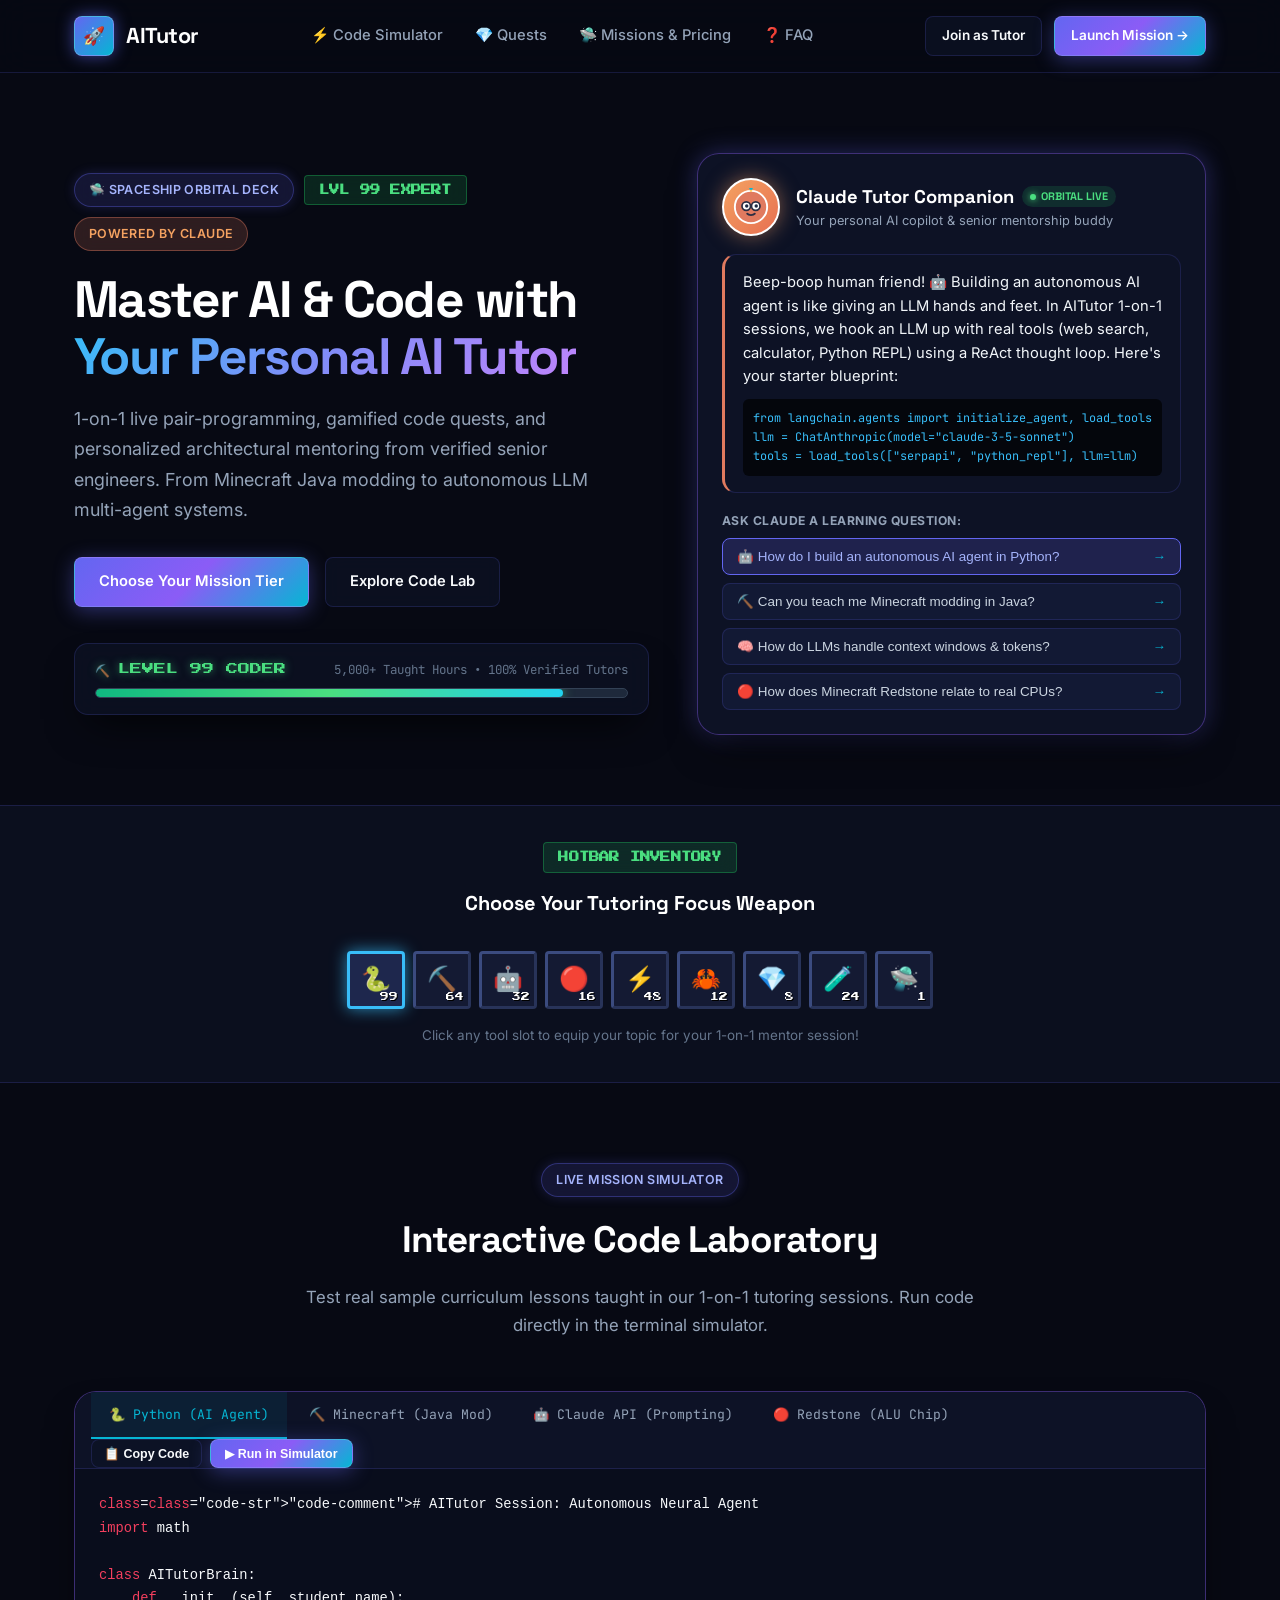
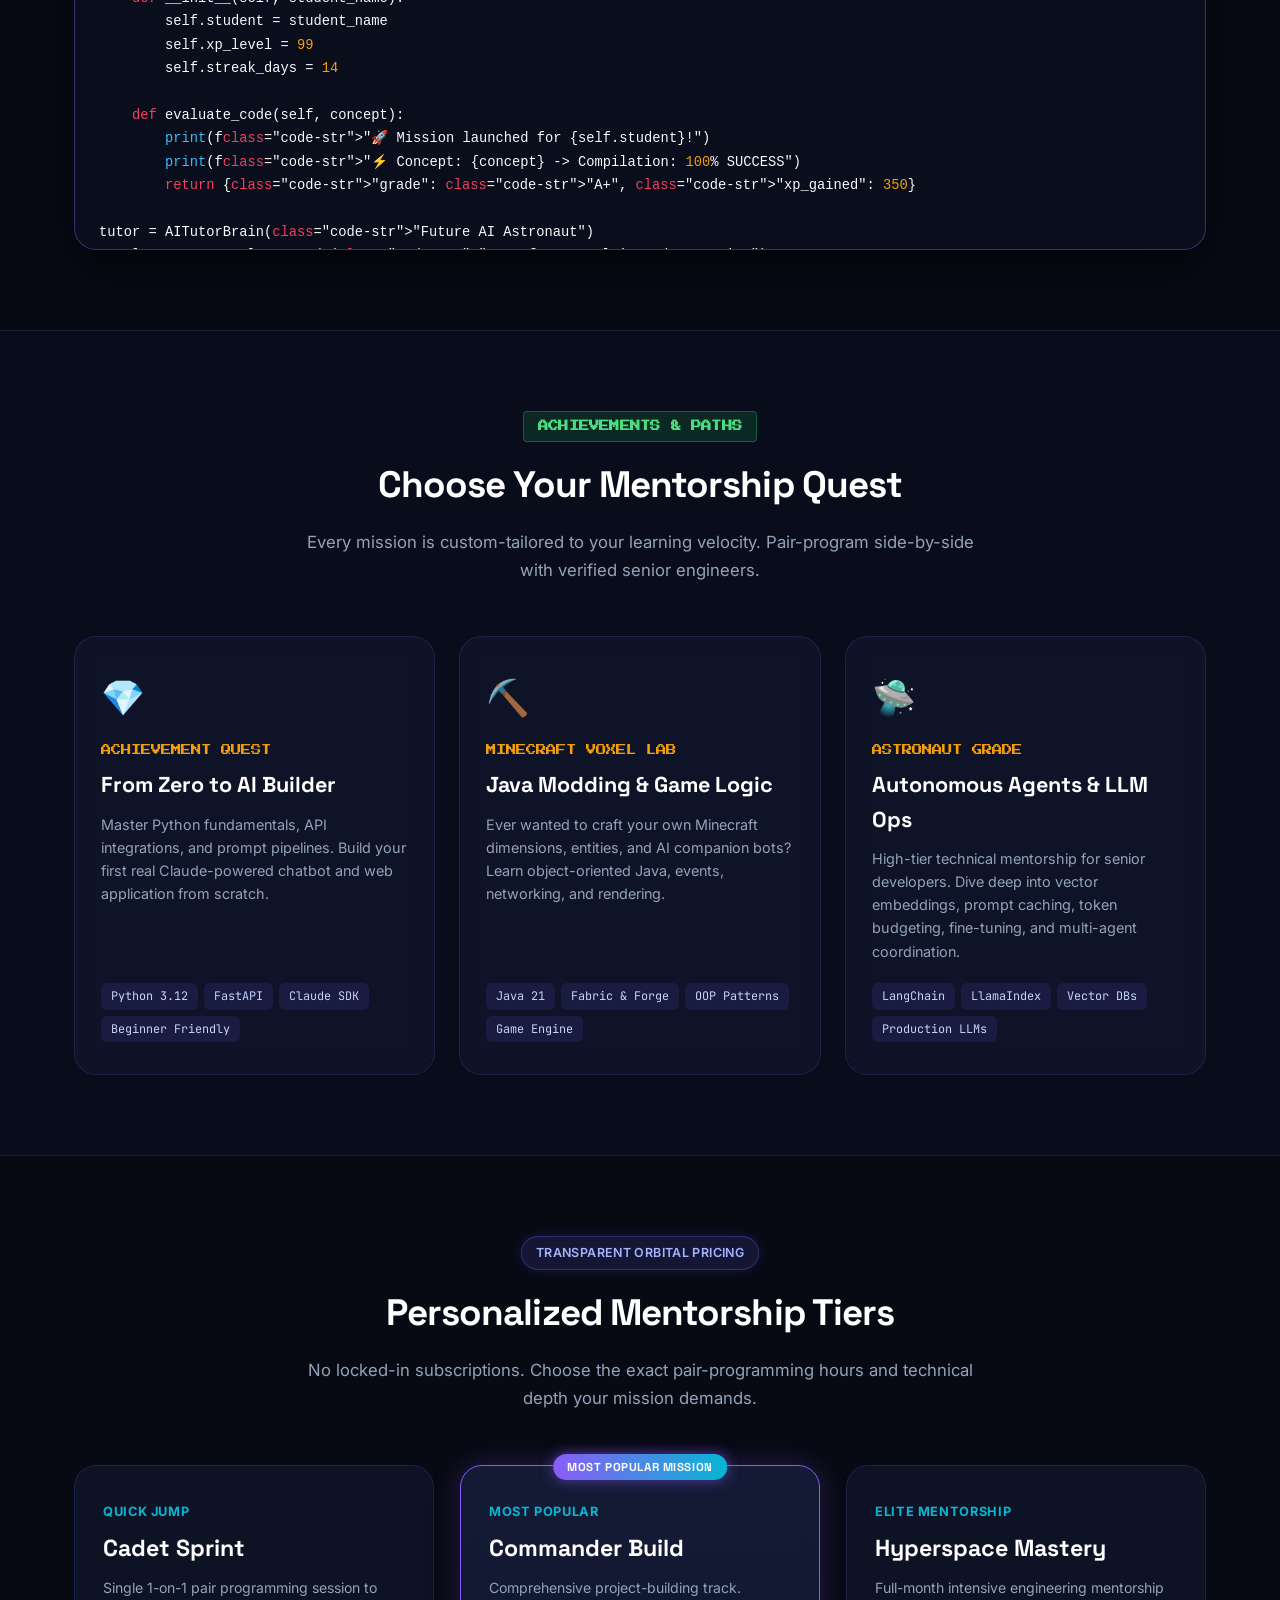
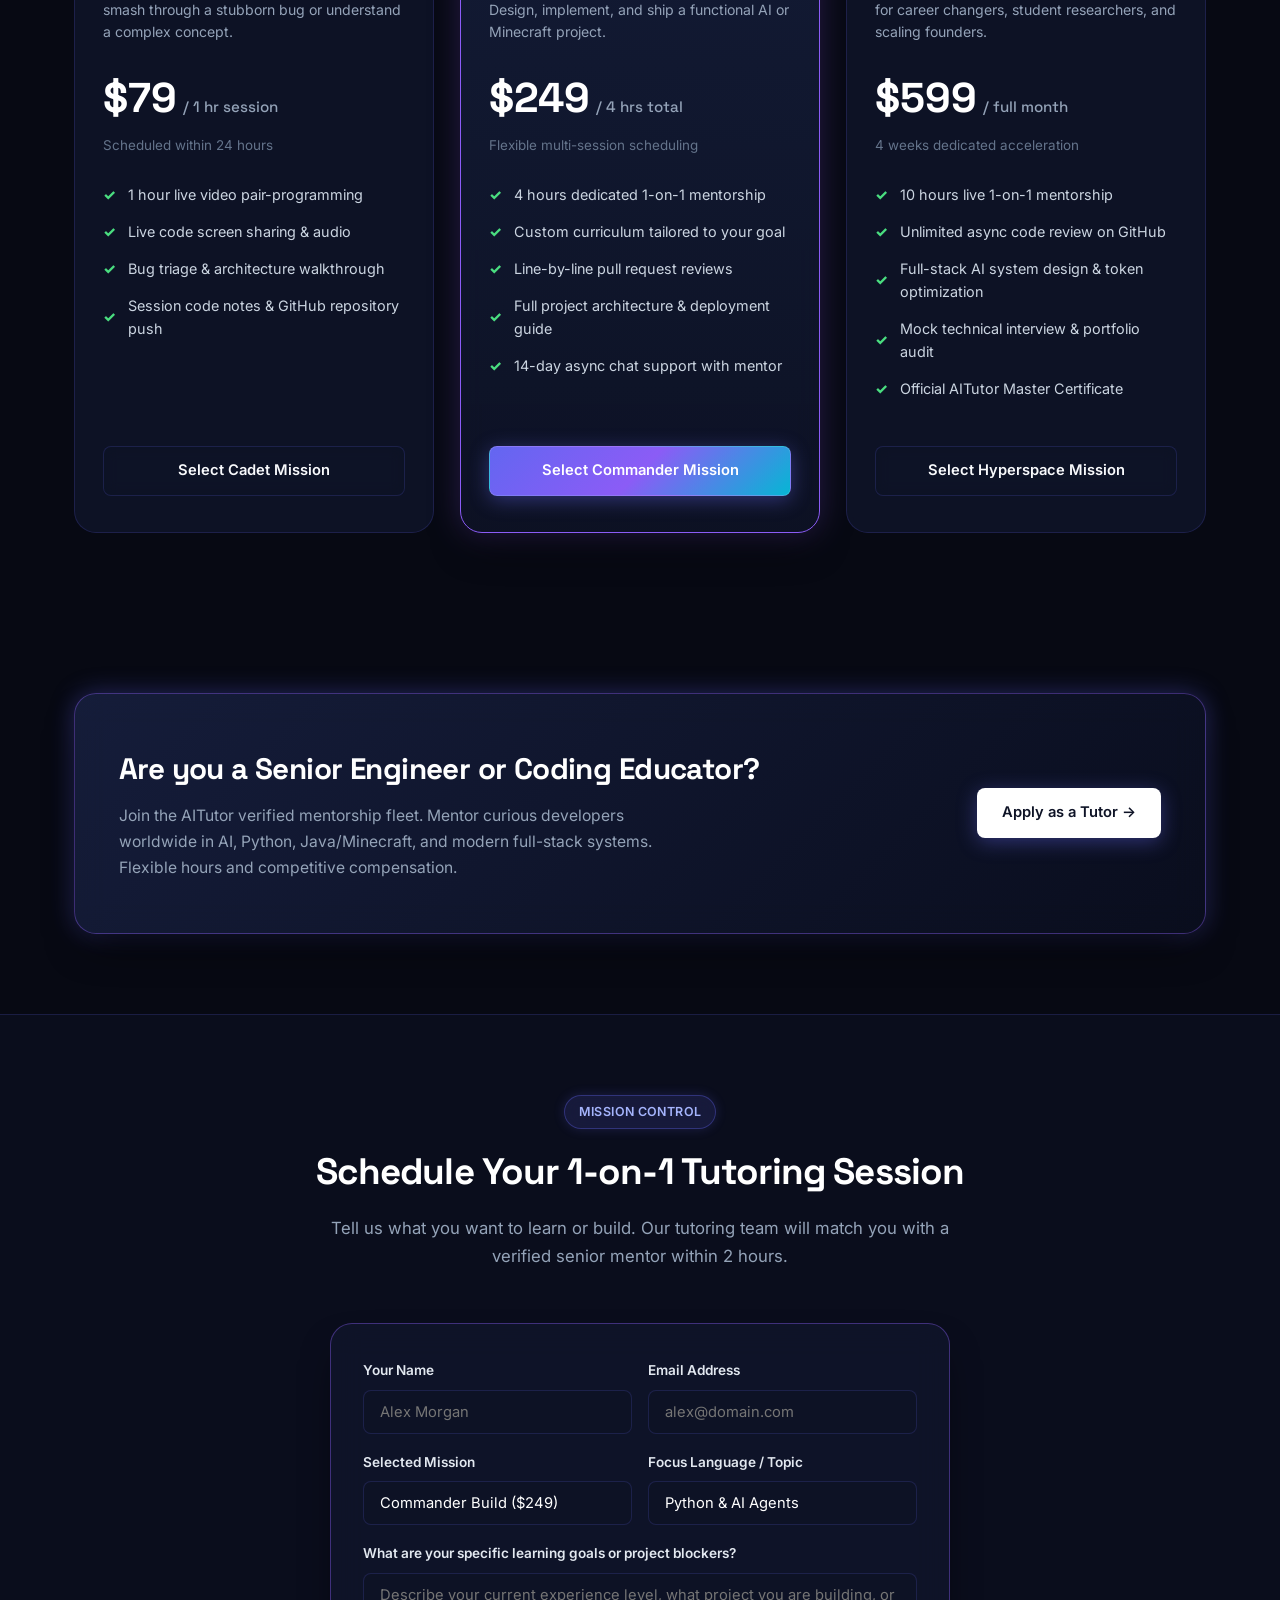
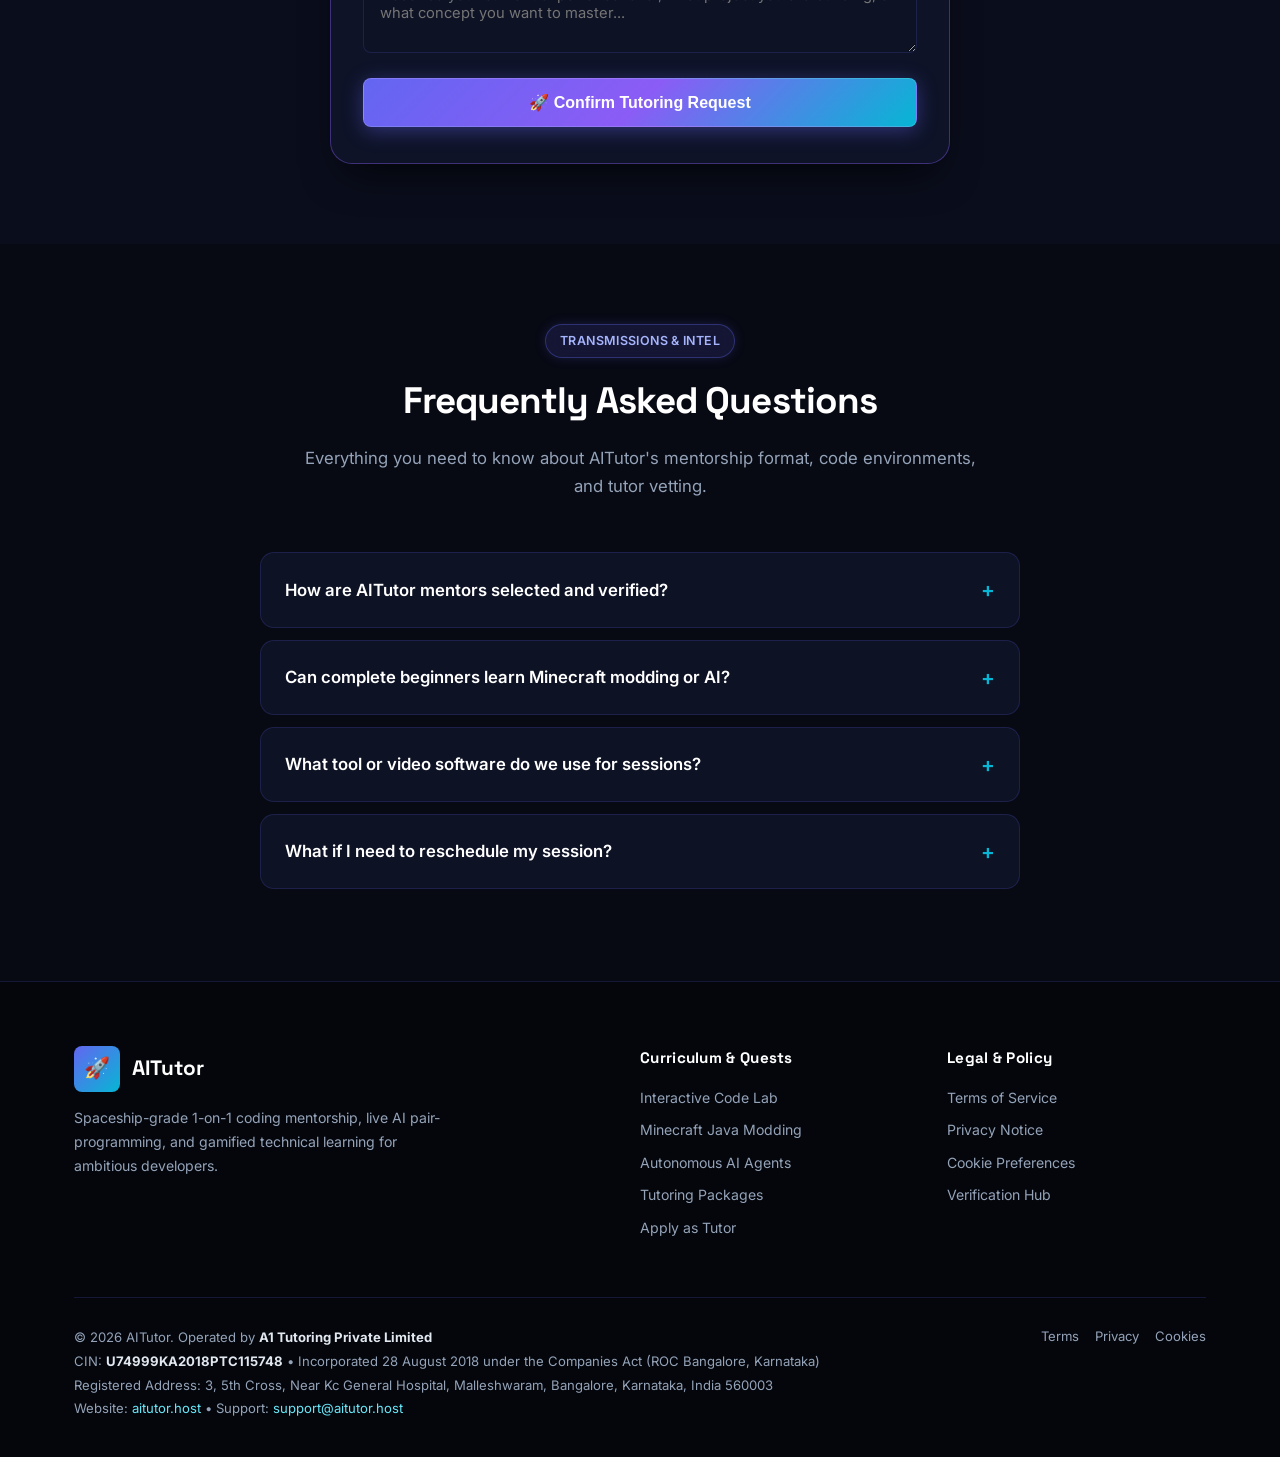
==== commit 14f759c4: "Transform to AITutor: spaceship.com theme, interactive code simulator, Claude cartoon mascot & Minec" ====
--- a/index.html
+++ b/index.html
@@ -3,330 +3,506 @@
 <head>
   <meta charset="UTF-8">
   <meta name="viewport" content="width=device-width, initial-scale=1.0">
-  <title>AITokens — AI Token Optimization, Architecture Audits &amp; Code Reviews</title>
-  <meta name="description" content="Ship efficient, secure AI systems with comprehensive token optimization, LLM architecture audits, and codebase reviews from verified senior engineers.">
+  <title>AITutor — Spaceship-Grade 1-on-1 AI &amp; Code Mentorship</title>
+  <meta name="description" content="Level up your coding and AI skills with 1-on-1 personalized mentorship from verified senior engineers. From Minecraft modding to autonomous Claude AI agents.">
   <link rel="icon" type="image/svg+xml" href="favicon.svg">
   <link rel="stylesheet" href="styles/style.css">
 </head>
 <body>
 
-  <!-- Navigation -->
+  <!-- Starfield Canvas for Cosmic Spaceship Background -->
+  <canvas id="starfield-canvas"></canvas>
+
+  <!-- Navigation (Spaceship Deck) -->
   <nav class="site-nav">
     <div class="container nav-wrapper">
       <a href="/" class="brand-link">
-        <div class="brand-badge">&lt;/&gt;</div>
-        <span>AITokens</span>
+        <div class="brand-badge">🚀</div>
+        <span>AITutor</span>
       </a>
       <div class="nav-links">
-        <a href="#services">Token &amp; Code Audits</a>
-        <a href="#stacks">Technologies</a>
-        <a href="#process">How It Works</a>
-        <a href="#faq">FAQ</a>
-      </div>
-      <a href="become-reviewer.html" class="btn btn-primary btn-sm">Join as Auditor</a>
+        <a href="#lab">⚡ Code Simulator</a>
+        <a href="#quests">💎 Quests</a>
+        <a href="#missions">🛸 Missions &amp; Pricing</a>
+        <a href="#faq">❓ FAQ</a>
+      </div>
+      <div style="display: flex; gap: 12px; align-items: center;">
+        <a href="become-reviewer.html" class="btn btn-outline btn-sm">Join as Tutor</a>
+        <a href="#contact" class="btn btn-primary btn-sm">Launch Mission &rarr;</a>
+      </div>
     </div>
   </nav>
 
-  <!-- Hero Section -->
+  <!-- Hero Section (Hyperspace Launch Deck) -->
   <header class="hero-section">
     <div class="container hero-grid">
       <div class="hero-content">
-        <div class="pill pill-indigo">AI Token &amp; Architecture Audits</div>
-        <h1>Optimize AI tokens and code with <span>expert audits</span></h1>
+        <div style="display: flex; gap: 10px; align-items: center; flex-wrap: wrap; margin-bottom: 8px;">
+          <span class="pill pill-cosmic">🛸 Spaceship Orbital Deck</span>
+          <span class="pill pill-minecraft">LVL 99 EXPERT</span>
+          <span class="pill pill-claude">Powered by Claude</span>
+        </div>
+        <h1>Master AI &amp; Code with <span>Your Personal AI Tutor</span></h1>
         <p class="hero-lead">
-          Get your AI pipelines, LLM token architectures, and repositories audited by verified senior developers. Actionable reports on token efficiency, security hotspots, and model architecture — delivered in 24 to 48 hours.
+          1-on-1 live pair-programming, gamified code quests, and personalized architectural mentoring from verified senior engineers. From Minecraft Java modding to autonomous LLM multi-agent systems.
         </p>
         <div class="hero-cta">
-          <a href="#services" class="btn btn-primary">Browse Audit Packages</a>
-          <a href="become-reviewer.html" class="btn btn-outline">Become a Verified Auditor</a>
-        </div>
-        <div class="hero-metric-row">
-          <div class="metric-item">
-            <strong>24h–48h</strong>
-            <span>Standard Turnaround</span>
-          </div>
-          <div class="metric-item">
-            <strong>100%</strong>
-            <span>Human Expert Reviews</span>
-          </div>
-          <div class="metric-item">
-            <strong>20+</strong>
-            <span>AI Stacks &amp; Frameworks</span>
-          </div>
-        </div>
-      </div>
-
-      <div class="hero-visual">
-        <div class="terminal-window">
-          <div class="terminal-header">
-            <span class="terminal-dot dot-red"></span>
-            <span class="terminal-dot dot-yellow"></span>
-            <span class="terminal-dot dot-green"></span>
-            <span class="terminal-title">aitokens-audit-report.md</span>
-          </div>
-          <div class="terminal-body">
-            <p><span class="cmd">$ aitokens audit</span> --target ./ai-backend --level standard</p>
-            <p class="comment"># Running token profiling, AST analysis &amp; senior manual inspection...</p>
-            <p><span class="pass">[PASS]</span> Token budget management &amp; prompt caching contracts</p>
-            <p><span class="pass">[PASS]</span> LLM context window efficiency &amp; license compliance</p>
-            <p><span class="warn">[WARN]</span> Redundant token consumption in /api/v2/embeddings.ts:84</p>
-            <p><span class="warn">[WARN]</span> Unbounded prompt expansion on user input webhook</p>
-            <p><span class="pass">[REPORT]</span> 14 findings &bull; 3 recommendations &bull; Grade: A-</p>
-          </div>
+          <a href="#missions" class="btn btn-primary">Choose Your Mission Tier</a>
+          <a href="#lab" class="btn btn-outline">Explore Code Lab</a>
+        </div>
+
+        <!-- Minecraft XP Level Bar -->
+        <div class="mc-xp-container">
+          <div class="mc-xp-header">
+            <div class="mc-xp-level">
+              <span>⛏️</span>
+              <span>LEVEL 99 CODER</span>
+            </div>
+            <div class="mc-xp-stats">
+              <span>5,000+ Taught Hours &bull; 100% Verified Tutors</span>
+            </div>
+          </div>
+          <div class="mc-xp-bar-track">
+            <div class="mc-xp-bar-fill"></div>
+          </div>
+        </div>
+      </div>
+
+      <!-- Claude Cartoon Mascot & Interactive Dialogue Card -->
+      <div class="claude-card-wrapper">
+        <div class="claude-mascot-header">
+          <div class="claude-avatar-box">
+            <!-- Cartoon Claude Mascot SVG with Astronaut Helmet -->
+            <svg class="claude-avatar-svg" viewBox="0 0 40 40" fill="none" xmlns="http://www.w3.org/2000/svg">
+              <circle cx="20" cy="20" r="17" fill="#E07A5F" stroke="#FFFFFF" stroke-width="2"/>
+              <!-- Cartoon Glasses -->
+              <circle cx="15" cy="19" r="4.5" fill="#FFFFFF" stroke="#2B2D42" stroke-width="1.8"/>
+              <circle cx="25" cy="19" r="4.5" fill="#FFFFFF" stroke="#2B2D42" stroke-width="1.8"/>
+              <line x1="19.5" y1="19" x2="20.5" y2="19" stroke="#2B2D42" stroke-width="2"/>
+              <!-- Eyes inside glasses -->
+              <circle cx="15.5" cy="19" r="1.8" fill="#1D2A44"/>
+              <circle cx="25.5" cy="19" r="1.8" fill="#1D2A44"/>
+              <!-- Smiling Mouth -->
+              <path d="M16 27C17.5 29 22.5 29 24 27" stroke="#2B2D42" stroke-width="2" stroke-linecap="round"/>
+              <!-- Astronaut Antenna -->
+              <line x1="20" y1="3" x2="20" y2="0" stroke="#FFD166" stroke-width="2.5" stroke-linecap="round"/>
+              <circle cx="20" cy="0" r="2" fill="#06B6D4"/>
+            </svg>
+          </div>
+          <div class="claude-mascot-info">
+            <h3>
+              Claude Tutor Companion
+              <span class="claude-online-tag"><span class="claude-online-dot"></span> ORBITAL LIVE</span>
+            </h3>
+            <p style="font-size: 0.8rem; color: var(--text-muted);">Your personal AI copilot &amp; senior mentorship buddy</p>
+          </div>
+        </div>
+
+        <div class="claude-bubble">
+          <p id="claude-speech-text">
+            Beep-boop human friend! 🤖 Building an autonomous AI agent is like giving an LLM hands and feet. In AITutor 1-on-1 sessions, we hook an LLM up with real tools (web search, calculator, Python REPL) using a ReAct thought loop. Here's your starter blueprint:
+          </p>
+          <pre id="claude-speech-code" style="margin-top: 10px; font-family: 'JetBrains Mono', monospace; font-size: 0.74rem; color: #38BDF8; background: #04060C; padding: 10px; border-radius: 6px; overflow-x: auto;">from langchain.agents import initialize_agent, load_tools
+llm = ChatAnthropic(model="claude-3-5-sonnet")
+tools = load_tools(["serpapi", "python_repl"], llm=llm)</pre>
+        </div>
+
+        <div style="font-size: 0.76rem; font-weight: 700; color: #94A3B8; text-transform: uppercase; margin-bottom: 8px; letter-spacing: 0.04em;">
+          Ask Claude a Learning Question:
+        </div>
+        <div class="claude-prompt-chips">
+          <button class="prompt-chip-btn active" data-topic="agent">
+            <span>🤖 How do I build an autonomous AI agent in Python?</span>
+            <span style="color: var(--cyan);">&rarr;</span>
+          </button>
+          <button class="prompt-chip-btn" data-topic="minecraft">
+            <span>⛏️ Can you teach me Minecraft modding in Java?</span>
+            <span style="color: var(--cyan);">&rarr;</span>
+          </button>
+          <button class="prompt-chip-btn" data-topic="tokens">
+            <span>🧠 How do LLMs handle context windows &amp; tokens?</span>
+            <span style="color: var(--cyan);">&rarr;</span>
+          </button>
+          <button class="prompt-chip-btn" data-topic="redstone">
+            <span>🔴 How does Minecraft Redstone relate to real CPUs?</span>
+            <span style="color: var(--cyan);">&rarr;</span>
+          </button>
         </div>
       </div>
     </div>
   </header>
 
-  <!-- Supported Stacks Strip -->
-  <section class="section" id="stacks" style="padding: 48px 0; background: var(--surface);">
+  <!-- Minecraft 9-Slot Skill Inventory Strip -->
+  <section style="background: rgba(14, 19, 38, 0.6); border-top: 1px solid var(--border); border-bottom: 1px solid var(--border); padding: 36px 0;">
     <div class="container" style="text-align: center;">
-      <span class="pill pill-emerald" style="margin-bottom: 12px;">Multi-Stack Coverage</span>
-      <h3 style="font-size: 1.25rem; font-weight: 700; color: var(--text-main); margin-bottom: 8px;">Auditing Modern AI Stacks &amp; Token Architectures</h3>
-      <div class="stacks-strip">
-        <div class="stack-chip">OpenAI / Anthropic APIs</div>
-        <div class="stack-chip">LangChain / LlamaIndex</div>
-        <div class="stack-chip">Python / FastAPI</div>
-        <div class="stack-chip">TypeScript / Next.js</div>
-        <div class="stack-chip">Vector DBs &amp; Embeddings</div>
-        <div class="stack-chip">Hugging Face &amp; PyTorch</div>
-        <div class="stack-chip">Go / Microservices</div>
-        <div class="stack-chip">Token Contracts &amp; Smart Tokens</div>
-      </div>
-    </div>
-  </section>
-
-  <!-- Audit Packages -->
-  <section class="section" id="services">
+      <span class="pill pill-minecraft" style="margin-bottom: 8px;">HOTBAR INVENTORY</span>
+      <h3 style="font-family: 'Space Grotesk', sans-serif; font-size: 1.25rem; font-weight: 700; color: #FFF; margin-top: 6px;">
+        Choose Your Tutoring Focus Weapon
+      </h3>
+      <div class="mc-inventory-belt">
+        <div class="mc-slot selected" data-skill="Python &amp; AI Agents" title="Python &amp; AI Agents">
+          🐍
+          <span class="mc-slot-count">99</span>
+        </div>
+        <div class="mc-slot" data-skill="Minecraft Java Modding" title="Minecraft Java Modding">
+          ⛏️
+          <span class="mc-slot-count">64</span>
+        </div>
+        <div class="mc-slot" data-skill="Claude &amp; Prompt Engineering" title="Claude &amp; Prompt Engineering">
+          🤖
+          <span class="mc-slot-count">32</span>
+        </div>
+        <div class="mc-slot" data-skill="Redstone &amp; Computer Architecture" title="Redstone &amp; Computer Architecture">
+          🔴
+          <span class="mc-slot-count">16</span>
+        </div>
+        <div class="mc-slot" data-skill="TypeScript &amp; Full-Stack" title="TypeScript &amp; Full-Stack">
+          ⚡
+          <span class="mc-slot-count">48</span>
+        </div>
+        <div class="mc-slot" data-skill="Rust &amp; High-Performance Systems" title="Rust &amp; Systems">
+          🦀
+          <span class="mc-slot-count">12</span>
+        </div>
+        <div class="mc-slot" data-skill="Vector Databases &amp; Embeddings" title="Vector DBs &amp; Embeddings">
+          💎
+          <span class="mc-slot-count">8</span>
+        </div>
+        <div class="mc-slot" data-skill="Algorithms &amp; Interview Prep" title="Algorithms &amp; Data Structures">
+          🧪
+          <span class="mc-slot-count">24</span>
+        </div>
+        <div class="mc-slot" data-skill="Autonomous Space Bots" title="Autonomous Space Bots">
+          🛸
+          <span class="mc-slot-count">1</span>
+        </div>
+      </div>
+      <p style="font-size: 0.84rem; color: var(--text-dim); margin-top: 8px;">
+        Click any tool slot to equip your topic for your 1-on-1 mentor session!
+      </p>
+    </div>
+  </section>
+
+  <!-- Interactive Code Playground & Simulator -->
+  <section class="section" id="lab">
     <div class="container">
       <div class="section-head">
-        <span class="pill pill-indigo">Fixed-Price Packages</span>
-        <h2>Structured Audits Designed for Speed</h2>
-        <p>Simple pricing with guaranteed turnaround. No recurring subscriptions or long contract commitments.</p>
+        <span class="pill pill-cosmic">LIVE MISSION SIMULATOR</span>
+        <h2>Interactive Code Laboratory</h2>
+        <p>Test real sample curriculum lessons taught in our 1-on-1 tutoring sessions. Run code directly in the terminal simulator.</p>
+      </div>
+
+      <div class="code-playground-wrap">
+        <div class="code-tabs-header">
+          <div class="code-tabs-list">
+            <button class="code-tab-btn active" data-code="python">
+              <span>🐍</span> Python (AI Agent)
+            </button>
+            <button class="code-tab-btn" data-code="minecraft">
+              <span>⛏️</span> Minecraft (Java Mod)
+            </button>
+            <button class="code-tab-btn" data-code="claude">
+              <span>🤖</span> Claude API (Prompting)
+            </button>
+            <button class="code-tab-btn" data-code="redstone">
+              <span>🔴</span> Redstone (ALU Chip)
+            </button>
+          </div>
+          <div class="code-action-btns">
+            <button class="btn btn-outline btn-sm" id="copy-code-btn" style="padding: 6px 12px; font-size: 0.78rem;">
+              📋 Copy Code
+            </button>
+            <button class="btn btn-primary btn-sm" id="run-code-btn" style="padding: 6px 14px; font-size: 0.78rem;">
+              ▶ Run in Simulator
+            </button>
+          </div>
+        </div>
+
+        <div class="code-body-container">
+          <pre id="code-display-content"><code># Loading code snippet...</code></pre>
+        </div>
+
+        <div class="terminal-console-output" id="terminal-console-output">
+          <!-- Live Terminal Output Appears Here -->
+        </div>
+      </div>
+    </div>
+  </section>
+
+  <!-- Gamified Quests & Curriculum -->
+  <section class="section" id="quests" style="background: rgba(10, 14, 30, 0.6); border-top: 1px solid var(--border); border-bottom: 1px solid var(--border);">
+    <div class="container">
+      <div class="section-head">
+        <span class="pill pill-minecraft">ACHIEVEMENTS &amp; PATHS</span>
+        <h2>Choose Your Mentorship Quest</h2>
+        <p>Every mission is custom-tailored to your learning velocity. Pair-program side-by-side with verified senior engineers.</p>
+      </div>
+
+      <div class="quest-grid">
+        <!-- Quest 1 -->
+        <div class="quest-card">
+          <div class="quest-icon">💎</div>
+          <div class="quest-badge">ACHIEVEMENT QUEST</div>
+          <h3>From Zero to AI Builder</h3>
+          <p>
+            Master Python fundamentals, API integrations, and prompt pipelines. Build your first real Claude-powered chatbot and web application from scratch.
+          </p>
+          <div class="quest-tags">
+            <span class="quest-tag">Python 3.12</span>
+            <span class="quest-tag">FastAPI</span>
+            <span class="quest-tag">Claude SDK</span>
+            <span class="quest-tag">Beginner Friendly</span>
+          </div>
+        </div>
+
+        <!-- Quest 2 -->
+        <div class="quest-card">
+          <div class="quest-icon">⛏️</div>
+          <div class="quest-badge">MINECRAFT VOXEL LAB</div>
+          <h3>Java Modding &amp; Game Logic</h3>
+          <p>
+            Ever wanted to craft your own Minecraft dimensions, entities, and AI companion bots? Learn object-oriented Java, events, networking, and rendering.
+          </p>
+          <div class="quest-tags">
+            <span class="quest-tag">Java 21</span>
+            <span class="quest-tag">Fabric &amp; Forge</span>
+            <span class="quest-tag">OOP Patterns</span>
+            <span class="quest-tag">Game Engine</span>
+          </div>
+        </div>
+
+        <!-- Quest 3 -->
+        <div class="quest-card">
+          <div class="quest-icon">🛸</div>
+          <div class="quest-badge">ASTRONAUT GRADE</div>
+          <h3>Autonomous Agents &amp; LLM Ops</h3>
+          <p>
+            High-tier technical mentorship for senior developers. Dive deep into vector embeddings, prompt caching, token budgeting, fine-tuning, and multi-agent coordination.
+          </p>
+          <div class="quest-tags">
+            <span class="quest-tag">LangChain</span>
+            <span class="quest-tag">LlamaIndex</span>
+            <span class="quest-tag">Vector DBs</span>
+            <span class="quest-tag">Production LLMs</span>
+          </div>
+        </div>
+      </div>
+    </div>
+  </section>
+
+  <!-- Spaceship Mission Tiers (Packages) -->
+  <section class="section" id="missions">
+    <div class="container">
+      <div class="section-head">
+        <span class="pill pill-cosmic">TRANSPARENT ORBITAL PRICING</span>
+        <h2>Personalized Mentorship Tiers</h2>
+        <p>No locked-in subscriptions. Choose the exact pair-programming hours and technical depth your mission demands.</p>
       </div>
 
       <div class="packages-grid">
-        <!-- Package 1 -->
+        <!-- Package 1: Cadet -->
         <div class="package-card">
-          <div class="package-tag">Quick Health Check</div>
-          <h3>Token &amp; Sprint Review</h3>
-          <p class="package-desc">Ideal for prompt pipelines, token wrappers, and targeted AI modules before merging.</p>
-          <div class="package-price">$149</div>
-          <div class="package-duration">Guaranteed 24-hour turnaround</div>
+          <div class="package-tag">Quick Jump</div>
+          <h3>Cadet Sprint</h3>
+          <p class="package-desc">Single 1-on-1 pair programming session to smash through a stubborn bug or understand a complex concept.</p>
+          <div class="package-price">$79 <span>/ 1 hr session</span></div>
+          <div class="package-duration">Scheduled within 24 hours</div>
           <ul class="package-features">
-            <li><span class="feature-check">&#10003;</span> Up to 1,500 lines of code &amp; prompts</li>
-            <li><span class="feature-check">&#10003;</span> Token usage profiling &amp; prompt leak analysis</li>
-            <li><span class="feature-check">&#10003;</span> Logic bug &amp; edge case evaluation</li>
-            <li><span class="feature-check">&#10003;</span> Inline comments &amp; token optimization diffs</li>
+            <li><span class="feature-check">&#10003;</span> 1 hour live video pair-programming</li>
+            <li><span class="feature-check">&#10003;</span> Live code screen sharing &amp; audio</li>
+            <li><span class="feature-check">&#10003;</span> Bug triage &amp; architecture walkthrough</li>
+            <li><span class="feature-check">&#10003;</span> Session code notes &amp; GitHub repository push</li>
           </ul>
-          <a href="#contact" class="btn btn-outline" data-package="Token &amp; Sprint Review">Request Review</a>
-        </div>
-
-        <!-- Package 2 (Highlight) -->
+          <a href="#contact" class="btn btn-outline" data-package="Cadet Sprint ($79)">Select Cadet Mission</a>
+        </div>
+
+        <!-- Package 2: Commander (Highlight) -->
         <div class="package-card highlight">
           <div class="package-tag">Most Popular</div>
-          <h3>Architecture &amp; Token Audit</h3>
-          <p class="package-desc">Comprehensive system inspection for production AI apps, token pipelines, and scaling codebases.</p>
-          <div class="package-price">$399</div>
-          <div class="package-duration">Guaranteed 48-hour turnaround</div>
+          <h3>Commander Build</h3>
+          <p class="package-desc">Comprehensive project-building track. Design, implement, and ship a functional AI or Minecraft project.</p>
+          <div class="package-price">$249 <span>/ 4 hrs total</span></div>
+          <div class="package-duration">Flexible multi-session scheduling</div>
           <ul class="package-features">
-            <li><span class="feature-check">&#10003;</span> Up to 8,000 lines of code (LOC)</li>
-            <li><span class="feature-check">&#10003;</span> Architectural soundness &amp; token cost optimization</li>
-            <li><span class="feature-check">&#10003;</span> Context window &amp; latency bottlenecks</li>
-            <li><span class="feature-check">&#10003;</span> Prompt security, injection &amp; dependency review</li>
-            <li><span class="feature-check">&#10003;</span> Structured PDF executive report</li>
+            <li><span class="feature-check">&#10003;</span> 4 hours dedicated 1-on-1 mentorship</li>
+            <li><span class="feature-check">&#10003;</span> Custom curriculum tailored to your goal</li>
+            <li><span class="feature-check">&#10003;</span> Line-by-line pull request reviews</li>
+            <li><span class="feature-check">&#10003;</span> Full project architecture &amp; deployment guide</li>
+            <li><span class="feature-check">&#10003;</span> 14-day async chat support with mentor</li>
           </ul>
-          <a href="#contact" class="btn btn-primary" data-package="Architecture &amp; Token Audit">Request Review</a>
-        </div>
-
-        <!-- Package 3 -->
+          <a href="#contact" class="btn btn-primary" data-package="Commander Build ($249)">Select Commander Mission</a>
+        </div>
+
+        <!-- Package 3: Hyperspace -->
         <div class="package-card">
-          <div class="package-tag">Production Ready</div>
-          <h3>Full Repository &amp; AI Assessment</h3>
-          <p class="package-desc">Deep-dive technical assessment for commercial AI products, multi-agent frameworks, pre-launch or investment.</p>
-          <div class="package-price">$890</div>
-          <div class="package-duration">3 to 4 business days turnaround</div>
+          <div class="package-tag">Elite Mentorship</div>
+          <h3>Hyperspace Mastery</h3>
+          <p class="package-desc">Full-month intensive engineering mentorship for career changers, student researchers, and scaling founders.</p>
+          <div class="package-price">$599 <span>/ full month</span></div>
+          <div class="package-duration">4 weeks dedicated acceleration</div>
           <ul class="package-features">
-            <li><span class="feature-check">&#10003;</span> Up to 25,000 lines of code (LOC)</li>
-            <li><span class="feature-check">&#10003;</span> Full-stack AI security posture &amp; token governance</li>
-            <li><span class="feature-check">&#10003;</span> Token rate-limiting, fallback &amp; caching review</li>
-            <li><span class="feature-check">&#10003;</span> Test coverage &amp; CI/CD token evaluation hygiene</li>
-            <li><span class="feature-check">&#10003;</span> 45-minute live Q&amp;A consultation</li>
+            <li><span class="feature-check">&#10003;</span> 10 hours live 1-on-1 mentorship</li>
+            <li><span class="feature-check">&#10003;</span> Unlimited async code review on GitHub</li>
+            <li><span class="feature-check">&#10003;</span> Full-stack AI system design &amp; token optimization</li>
+            <li><span class="feature-check">&#10003;</span> Mock technical interview &amp; portfolio audit</li>
+            <li><span class="feature-check">&#10003;</span> Official AITutor Master Certificate</li>
           </ul>
-          <a href="#contact" class="btn btn-outline" data-package="Full Repository &amp; AI Assessment">Request Review</a>
-        </div>
-      </div>
-    </div>
-  </section>
-
-  <!-- How It Works -->
-  <section class="section" id="process" style="background: var(--surface); border-top: 1px solid var(--border); border-bottom: 1px solid var(--border);">
-    <div class="container">
-      <div class="section-head">
-        <span class="pill pill-emerald">Clear Workflow</span>
-        <h2>How AITokens Delivers Audits</h2>
-        <p>A streamlined process connecting engineering teams with verified senior developers and AI architects.</p>
-      </div>
-
-      <div class="steps-grid">
-        <div class="step-card">
-          <div class="step-number">1</div>
-          <h4>Submit Repository</h4>
-          <p>Share your Git repository link or zip bundle. Specify your AI framework, token concerns, and audit scope.</p>
-        </div>
-        <div class="step-card">
-          <div class="step-number">2</div>
-          <h4>Expert Allocation</h4>
-          <p>Your codebase is assigned to a verified domain specialist with proven senior experience in your specific AI &amp; token stack.</p>
-        </div>
-        <div class="step-card">
-          <div class="step-number">3</div>
-          <h4>Receive Structured Report</h4>
-          <p>Get a comprehensive audit document complete with token optimization diffs, security ratings, and architectural recommendations.</p>
-        </div>
-      </div>
-    </div>
-  </section>
-
-  <!-- Reviewer Banner -->
+          <a href="#contact" class="btn btn-outline" data-package="Hyperspace Mastery ($599)">Select Hyperspace Mission</a>
+        </div>
+      </div>
+    </div>
+  </section>
+
+  <!-- Tutor Recruitment Banner -->
   <section class="section">
     <div class="container">
       <div class="reviewer-banner">
         <div>
-          <h3>Are you a Senior AI Engineer or Architect?</h3>
-          <p>Join the AITokens verified auditor network. Perform flexible code &amp; token reviews in your domain and earn competitive compensation on your schedule.</p>
-        </div>
-        <a href="become-reviewer.html" class="btn btn-primary" style="background: #FFFFFF; color: var(--primary);">Apply as an Auditor &rarr;</a>
-      </div>
-    </div>
-  </section>
-
-  <!-- Order / Inquiry Section -->
-  <section class="section" id="contact" style="background: var(--surface); border-top: 1px solid var(--border);">
+          <h3>Are you a Senior Engineer or Coding Educator?</h3>
+          <p>
+            Join the AITutor verified mentorship fleet. Mentor curious developers worldwide in AI, Python, Java/Minecraft, and modern full-stack systems. Flexible hours and competitive compensation.
+          </p>
+        </div>
+        <a href="become-reviewer.html" class="btn btn-primary" style="background: #FFFFFF; color: #0E1326; flex-shrink: 0;">Apply as a Tutor &rarr;</a>
+      </div>
+    </div>
+  </section>
+
+  <!-- Interactive Booking / Mission Inquiry Form -->
+  <section class="section" id="contact" style="background: rgba(14, 19, 38, 0.5); border-top: 1px solid var(--border);">
     <div class="container">
       <div class="section-head">
-        <span class="pill pill-indigo">Get Started</span>
-        <h2>Request a Token &amp; Code Audit</h2>
-        <p>Tell us about your project and requirements. Our engineering team will confirm reviewer availability within 2 hours.</p>
-      </div>
-
-      <div style="max-width: 580px; margin: 0 auto; background: var(--bg); border: 1px solid var(--border); border-radius: var(--radius-md); padding: 32px 28px;">
-        <form onsubmit="event.preventDefault(); alert('Thank you for your submission. An audit coordinator will contact you shortly.');">
-          <div class="form-group">
-            <label for="contact-name">Your Full Name</label>
-            <input type="text" id="contact-name" class="form-control" placeholder="Alex Morgan" required>
-          </div>
-          <div class="form-group">
-            <label for="contact-email">Work Email</label>
-            <input type="email" id="contact-email" class="form-control" placeholder="alex@company.com" required>
-          </div>
+        <span class="pill pill-cosmic">MISSION CONTROL</span>
+        <h2>Schedule Your 1-on-1 Tutoring Session</h2>
+        <p>Tell us what you want to learn or build. Our tutoring team will match you with a verified senior mentor within 2 hours.</p>
+      </div>
+
+      <div class="booking-card">
+        <form onsubmit="event.preventDefault(); alert('🚀 Mission request received! An AITutor mentor coordinator will connect with you within 2 hours to confirm your schedule.');">
           <div class="form-row">
             <div class="form-group">
-              <label for="selected-package">Selected Package</label>
-              <input type="text" id="selected-package" class="form-control" value="Architecture &amp; Token Audit" readonly>
+              <label for="student-name">Your Name</label>
+              <input type="text" id="student-name" class="form-control" placeholder="Alex Morgan" required>
             </div>
             <div class="form-group">
-              <label for="repo-stack">Primary Tech / AI Stack</label>
-              <input type="text" id="repo-stack" class="form-control" placeholder="e.g. OpenAI, LangChain, TypeScript" required>
+              <label for="student-email">Email Address</label>
+              <input type="email" id="student-email" class="form-control" placeholder="alex@domain.com" required>
             </div>
           </div>
+
+          <div class="form-row">
+            <div class="form-group">
+              <label for="selected-package">Selected Mission</label>
+              <input type="text" id="selected-package" class="form-control" value="Commander Build ($249)" readonly>
+            </div>
+            <div class="form-group">
+              <label for="tutoring-skill-input">Focus Language / Topic</label>
+              <input type="text" id="tutoring-skill-input" class="form-control" placeholder="e.g. Python AI Agents, Minecraft Java Modding" value="Python &amp; AI Agents" required>
+            </div>
+          </div>
+
           <div class="form-group">
-            <label for="repo-notes">Scope / Specific Areas to Inspect</label>
-            <textarea id="repo-notes" class="form-control" rows="3" placeholder="Describe repository purpose, critical endpoints, token efficiency goals, or security concerns..."></textarea>
-          </div>
-          <button type="submit" class="btn btn-primary" style="width: 100%; padding: 12px;">Submit Audit Request</button>
+            <label for="mission-goals">What are your specific learning goals or project blockers?</label>
+            <textarea id="mission-goals" class="form-control" rows="3" placeholder="Describe your current experience level, what project you are building, or what concept you want to master..."></textarea>
+          </div>
+
+          <button type="submit" class="btn btn-primary" style="width: 100%; padding: 14px; font-size: 1rem;">
+            🚀 Confirm Tutoring Request
+          </button>
         </form>
       </div>
     </div>
   </section>
 
-  <!-- FAQ -->
+  <!-- FAQ Accordion -->
   <section class="section" id="faq">
     <div class="container">
       <div class="section-head">
-        <span class="pill pill-indigo">Common Questions</span>
+        <span class="pill pill-cosmic">TRANSMISSIONS &amp; INTEL</span>
         <h2>Frequently Asked Questions</h2>
-        <p>Everything you need to know about our token audit methodology and reviewer qualification.</p>
+        <p>Everything you need to know about AITutor's mentorship format, code environments, and tutor vetting.</p>
       </div>
 
       <div class="faq-box">
         <div class="faq-row">
           <div class="faq-question">
-            <span>How do you protect client code privacy and intellectual property?</span>
+            <span>How are AITutor mentors selected and verified?</span>
             <span class="faq-symbol">+</span>
           </div>
           <div class="faq-answer">
-            All code access is governed by strict non-disclosure agreements. Repositories are processed on secure ephemeral workstations and are deleted immediately upon report delivery. Your code is never shared publicly or used for model training.
+            Every tutor undergoes rigorous identity verification, code portfolio inspection, and live technical teaching evaluations before being approved. Many of our mentors are working senior software engineers, AI researchers, and open-source mod contributors.
           </div>
         </div>
 
         <div class="faq-row">
           <div class="faq-question">
-            <span>How are auditors vetted before joining AITokens?</span>
+            <span>Can complete beginners learn Minecraft modding or AI?</span>
             <span class="faq-symbol">+</span>
           </div>
           <div class="faq-answer">
-            Every auditor undergoes rigorous technical credential evaluation and identity verification before being approved. This guarantees our clients receive advice exclusively from real, experienced practitioners.
+            Absolutely! Our Cadet and Commander tracks are structured to take you step-by-step from zero setup to your first working code. We adapt the pace to your comfort level—no prior computer science degree required.
           </div>
         </div>
 
         <div class="faq-row">
           <div class="faq-question">
-            <span>What format does the audit report come in?</span>
+            <span>What tool or video software do we use for sessions?</span>
             <span class="faq-symbol">+</span>
           </div>
           <div class="faq-answer">
-            Deliverables include a structured PDF report categorised by severity (Critical, Warning, Informational), accompanied by token usage breakdowns, prompt annotations, remediation diffs, and architectural recommendations.
+            We use collaborative live coding platforms (VS Code Live Share, GitHub Codespaces, or Discord/Google Meet screen sharing). You write code directly on your computer while your mentor guides you line-by-line.
           </div>
         </div>
 
         <div class="faq-row">
           <div class="faq-question">
-            <span>Can we request an NDA prior to sharing our codebase?</span>
+            <span>What if I need to reschedule my session?</span>
             <span class="faq-symbol">+</span>
           </div>
           <div class="faq-answer">
-            Yes. We execute standard mutual non-disclosure agreements for all custom audits and enterprise evaluations upon request.
-          </div>
-        </div>
-      </div>
-    </div>
-  </section>
-
-  <!-- Footer -->
+            Life happens! You can reschedule any booked session with up to 12 hours notice at zero extra charge directly with your assigned mentor.
+          </div>
+        </div>
+      </div>
+    </div>
+  </section>
+
+  <!-- Footer (Spaceship Docking Bay) -->
   <footer class="site-footer">
     <div class="container">
       <div class="footer-top">
         <div class="footer-brand">
           <h4>
-            <span style="background: var(--primary); padding: 4px 8px; border-radius: 6px; font-family: 'JetBrains Mono', monospace; font-size: 0.85rem;">&lt;/&gt;</span>
-            AITokens
+            <span style="background: linear-gradient(135deg, #6366F1 0%, #06B6D4 100%); padding: 6px 10px; border-radius: 8px;">🚀</span>
+            AITutor
           </h4>
           <p>
-            Professional AI token optimization, architecture review, and code audit platform connecting engineering leaders with verified technical specialists.
+            Spaceship-grade 1-on-1 coding mentorship, live AI pair-programming, and gamified technical learning for ambitious developers.
           </p>
         </div>
         <div class="footer-col">
-          <h5>Services</h5>
-          <a href="#services">Token &amp; Sprint Review</a>
-          <a href="#services">Architecture &amp; Token Audit</a>
-          <a href="#services">Repository &amp; AI Assessment</a>
-          <a href="become-reviewer.html">Reviewer Portal</a>
+          <h5>Curriculum &amp; Quests</h5>
+          <a href="#lab">Interactive Code Lab</a>
+          <a href="#quests">Minecraft Java Modding</a>
+          <a href="#quests">Autonomous AI Agents</a>
+          <a href="#missions">Tutoring Packages</a>
+          <a href="become-reviewer.html">Apply as Tutor</a>
         </div>
         <div class="footer-col">
           <h5>Legal &amp; Policy</h5>
           <a href="terms.html">Terms of Service</a>
           <a href="privacy.html">Privacy Notice</a>
           <a href="cookies.html">Cookie Preferences</a>
+          <a href="verifyss.html">Verification Hub</a>
         </div>
       </div>
 
       <div class="footer-bottom">
         <div class="footer-corporate">
-          <p>&copy; 2026 AITokens. Operated by <strong>A1 Tutoring Private Limited</strong></p>
+          <p>&copy; 2026 AITutor. Operated by <strong>A1 Tutoring Private Limited</strong></p>
           <p>CIN: <strong>U74999KA2018PTC115748</strong> &bull; Incorporated 28 August 2018 under the Companies Act (ROC Bangalore, Karnataka)</p>
           <p>Registered Address: 3, 5th Cross, Near Kc General Hospital, Malleshwaram, Bangalore, Karnataka, India 560003</p>
-          <p>Website: <a href="https://aitutor.host" style="color: #CBD5E1;">aitutor.host</a> &bull; Support: <a href="mailto:support@aitutor.host" style="color: #CBD5E1;">support@aitutor.host</a></p>
+          <p>Website: <a href="https://aitutor.host" style="color: #67E8F9;">aitutor.host</a> &bull; Support: <a href="mailto:support@aitutor.host" style="color: #67E8F9;">support@aitutor.host</a></p>
         </div>
         <div style="display: flex; gap: 16px;">
           <a href="terms.html" style="color: #94A3B8;">Terms</a>
--- a/styles/style.css
+++ b/styles/style.css
@@ -1,4 +1,4 @@
-@import url('https://fonts.googleapis.com/css2?family=Inter:wght@400;500;600;700;800&family=JetBrains+Mono:wght@400;500;600&display=swap');
+@import url('https://fonts.googleapis.com/css2?family=Inter:wght@400;500;600;700;800&family=JetBrains+Mono:wght@400;500;600;700&family=Press+Start+2P&family=Space+Grotesk:wght@600;700;800&display=swap');
 
 *, *::before, *::after {
   box-sizing: border-box;
@@ -7,28 +7,57 @@
 }
 
 :root {
-  --bg: #F8FAFC;
-  --surface: #FFFFFF;
-  --surface-alt: #F1F5F9;
-  --text-main: #0F172A;
-  --text-muted: #64748B;
-  --border: #E2E8F0;
-  --border-focus: #CBD5E1;
-  --primary: #4F46E5;
-  --primary-hover: #4338CA;
-  --primary-soft: #EEF2FF;
-  --accent-emerald: #059669;
-  --accent-emerald-soft: #ECFDF5;
+  /* Spaceship.com Deep Cosmic Dark Palette */
+  --bg: #070913;
+  --bg-deep: #04060C;
+  --surface: #0E1326;
+  --surface-card: rgba(16, 22, 44, 0.75);
+  --surface-hover: rgba(26, 36, 72, 0.85);
+  --surface-alt: #141A33;
+  --border: rgba(99, 102, 241, 0.18);
+  --border-glow: rgba(139, 92, 246, 0.4);
+  --border-focus: #818CF8;
+
+  /* Typography & Accents */
+  --text-main: #F8FAFC;
+  --text-muted: #94A3B8;
+  --text-dim: #64748B;
+  
+  /* Spaceship Thruster / Nebula Colors */
+  --primary: #6366F1;
+  --primary-hover: #4F46E5;
+  --primary-glow: rgba(99, 102, 241, 0.4);
+  --violet: #8B5CF6;
+  --cyan: #06B6D4;
+  --cyan-glow: rgba(6, 182, 212, 0.4);
+  --magenta: #EC4899;
+  
+  /* Minecraft Voxel Palette */
+  --mc-green: #22C55E;
+  --mc-emerald: #10B981;
+  --mc-xp: #4ADE80;
+  --mc-diamond: #38BDF8;
+  --mc-redstone: #EF4444;
+  --mc-gold: #F59E0B;
+  
+  /* Claude Cartoon Palette */
+  --claude-orange: #E07A5F;
+  --claude-peach: #F4A261;
+  --claude-bg: rgba(224, 122, 95, 0.12);
+
+  /* Geometry & Shadows */
   --radius-sm: 8px;
-  --radius-md: 12px;
-  --radius-lg: 18px;
-  --shadow-sm: 0 1px 2px 0 rgba(15, 23, 42, 0.05);
-  --shadow-md: 0 4px 6px -1px rgba(15, 23, 42, 0.07), 0 2px 4px -2px rgba(15, 23, 42, 0.05);
-  --shadow-lg: 0 10px 15px -3px rgba(15, 23, 42, 0.08), 0 4px 6px -4px rgba(15, 23, 42, 0.04);
+  --radius-md: 14px;
+  --radius-lg: 22px;
+  --radius-pixel: 4px;
+  --shadow-space: 0 20px 40px -15px rgba(0, 0, 0, 0.8);
+  --shadow-glow: 0 0 25px rgba(99, 102, 241, 0.35);
+  --shadow-cyan: 0 0 25px rgba(6, 182, 212, 0.35);
 }
 
 html {
   scroll-behavior: smooth;
+  background-color: var(--bg);
 }
 
 body {
@@ -38,37 +67,66 @@
   line-height: 1.6;
   font-size: 15px;
   -webkit-font-smoothing: antialiased;
+  overflow-x: hidden;
+  position: relative;
+}
+
+/* Background Cosmic Nebula Starfield */
+body::before {
+  content: "";
+  position: fixed;
+  inset: 0;
+  background: 
+    radial-gradient(circle at 15% 20%, rgba(99, 102, 241, 0.14) 0%, transparent 45%),
+    radial-gradient(circle at 85% 30%, rgba(139, 92, 246, 0.12) 0%, transparent 50%),
+    radial-gradient(circle at 50% 80%, rgba(6, 182, 212, 0.10) 0%, transparent 55%),
+    radial-gradient(circle at 75% 90%, rgba(236, 72, 153, 0.08) 0%, transparent 40%);
+  pointer-events: none;
+  z-index: -2;
+}
+
+/* Starfield Canvas Overlay */
+#starfield-canvas {
+  position: fixed;
+  inset: 0;
+  width: 100%;
+  height: 100%;
+  pointer-events: none;
+  z-index: -1;
 }
 
 a {
-  color: var(--primary);
+  color: var(--cyan);
   text-decoration: none;
-  transition: color 0.15s ease;
+  transition: all 0.2s ease;
 }
 
 a:hover {
-  color: var(--primary-hover);
+  color: #67E8F9;
+  text-shadow: 0 0 8px rgba(103, 232, 249, 0.5);
 }
 
 /* ── Container ── */
 .container {
-  max-width: 1140px;
+  max-width: 1180px;
   margin: 0 auto;
   padding: 0 24px;
 }
 
-/* ── Navigation ── */
+/* ── Navigation (Spaceship Deck) ── */
 .site-nav {
   position: sticky;
   top: 0;
-  background: rgba(255, 255, 255, 0.94);
-  backdrop-filter: blur(12px);
+  background: rgba(7, 9, 19, 0.85);
+  backdrop-filter: blur(16px);
+  -webkit-backdrop-filter: blur(16px);
   border-bottom: 1px solid var(--border);
-  z-index: 100;
+  z-index: 1000;
+  transition: background 0.3s;
 }
 
 .nav-wrapper {
-  height: 68px;
+  height: 72px;
   display: flex;
   align-items: center;
   justify-content: space-between;
@@ -78,726 +136,1043 @@
   display: flex;
   align-items: center;
   gap: 12px;
-  font-size: 1.15rem;
-  font-weight: 700;
-  color: var(--text-main);
+  font-family: 'Space Grotesk', sans-serif;
+  font-size: 1.35rem;
+  font-weight: 800;
+  color: #FFFFFF;
+  letter-spacing: -0.02em;
 }
 
 .brand-badge {
-  width: 36px;
-  height: 36px;
+  width: 40px;
+  height: 40px;
   border-radius: var(--radius-sm);
-  background: var(--primary);
+  background: linear-gradient(135deg, #6366F1 0%, #06B6D4 100%);
   display: flex;
   align-items: center;
   justify-content: center;
-  color: #fff;
+  color: #FFF;
   font-family: 'JetBrains Mono', monospace;
-  font-weight: 700;
-  font-size: 0.95rem;
-  box-shadow: 0 2px 8px rgba(79, 70, 229, 0.25);
+  font-weight: 800;
+  font-size: 1.1rem;
+  box-shadow: 0 0 16px rgba(99, 102, 241, 0.6);
+  border: 1px solid rgba(255, 255, 255, 0.2);
 }
 
 .nav-links {
   display: flex;
   align-items: center;
-  gap: 28px;
+  gap: 32px;
 }
 
 .nav-links a {
   font-size: 0.92rem;
   font-weight: 500;
   color: var(--text-muted);
+  transition: all 0.2s;
+  display: flex;
+  align-items: center;
+  gap: 6px;
 }
 
 .nav-links a:hover {
-  color: var(--text-main);
-}
-
-/* ── Buttons ── */
+  color: #FFFFFF;
+  text-shadow: 0 0 10px rgba(255, 255, 255, 0.6);
+}
+
+/* ── Buttons (Spaceship Thrusters) ── */
 .btn {
   display: inline-flex;
   align-items: center;
   justify-content: center;
-  gap: 8px;
-  padding: 10px 20px;
+  gap: 10px;
+  padding: 12px 24px;
   border-radius: var(--radius-sm);
-  font-size: 0.9rem;
+  font-size: 0.92rem;
   font-weight: 600;
   cursor: pointer;
-  transition: all 0.2s ease;
+  transition: all 0.25s cubic-bezier(0.16, 1, 0.3, 1);
   border: 1px solid transparent;
   text-decoration: none !important;
+  position: relative;
+  overflow: hidden;
 }
 
 .btn-primary {
-  background: var(--primary);
+  background: linear-gradient(135deg, #6366F1 0%, #8B5CF6 50%, #06B6D4 100%);
   color: #FFFFFF;
+  box-shadow: 0 4px 20px rgba(99, 102, 241, 0.4);
+  border: 1px solid rgba(255, 255, 255, 0.15);
 }
 
 .btn-primary:hover {
-  background: var(--primary-hover);
+  transform: translateY(-2px);
+  box-shadow: 0 6px 28px rgba(6, 182, 212, 0.55), 0 0 12px rgba(99, 102, 241, 0.7);
   color: #FFFFFF;
-  box-shadow: 0 4px 12px rgba(79, 70, 229, 0.22);
 }
 
 .btn-outline {
-  background: var(--surface);
-  border-color: var(--border);
+  background: rgba(14, 19, 38, 0.7);
+  border: 1px solid var(--border);
   color: var(--text-main);
+  backdrop-filter: blur(8px);
 }
 
 .btn-outline:hover {
-  background: var(--surface-alt);
-  border-color: var(--border-focus);
+  background: var(--surface-hover);
+  border-color: var(--cyan);
+  color: #FFFFFF;
+  box-shadow: var(--shadow-cyan);
+  transform: translateY(-2px);
 }
 
 .btn-sm {
-  padding: 8px 14px;
+  padding: 8px 16px;
   font-size: 0.85rem;
 }
 
-/* ── Badges ── */
+.btn-pixel {
+  font-family: 'Press Start 2P', monospace;
+  font-size: 0.72rem;
+  letter-spacing: 0.05em;
+  padding: 14px 22px;
+  border-radius: var(--radius-pixel);
+  box-shadow: 0 4px 0 #1E1B4B;
+}
+
+.btn-pixel:active {
+  transform: translateY(4px);
+  box-shadow: none;
+}
+
+/* ── Spaceship & Minecraft Badges ── */
 .pill {
   display: inline-flex;
   align-items: center;
-  gap: 6px;
-  padding: 5px 12px;
+  gap: 8px;
+  padding: 6px 14px;
   border-radius: 999px;
-  font-size: 0.8rem;
+  font-size: 0.78rem;
   font-weight: 600;
+  letter-spacing: 0.03em;
+  text-transform: uppercase;
+  backdrop-filter: blur(10px);
+}
+
+.pill-cosmic {
+  background: rgba(99, 102, 241, 0.15);
+  color: #A5B4FC;
+  border: 1px solid rgba(99, 102, 241, 0.35);
+  box-shadow: 0 0 12px rgba(99, 102, 241, 0.2);
+}
+
+.pill-minecraft {
+  background: rgba(34, 197, 94, 0.15);
+  color: #4ADE80;
+  border: 1px solid rgba(34, 197, 94, 0.35);
+  font-family: 'Press Start 2P', monospace;
+  font-size: 0.65rem;
   letter-spacing: 0.02em;
-}
-
-.pill-indigo {
-  background: var(--primary-soft);
-  color: var(--primary);
-}
-
-.pill-emerald {
-  background: var(--accent-emerald-soft);
-  color: var(--accent-emerald);
-}
-
-/* ── Hero ── */
+  border-radius: var(--radius-pixel);
+}
+
+.pill-claude {
+  background: rgba(224, 122, 95, 0.18);
+  color: #F4A261;
+  border: 1px solid rgba(224, 122, 95, 0.4);
+}
+
+/* ── Hero Section (Hyperspace Launch Deck) ── */
 .hero-section {
-  padding: 72px 0 60px;
-  border-bottom: 1px solid var(--border);
-  background: linear-gradient(180deg, #FFFFFF 0%, var(--bg) 100%);
+  padding: 80px 0 70px;
+  position: relative;
+  overflow: hidden;
 }
 
 .hero-grid {
   display: grid;
-  grid-template-columns: 1.15fr 0.85fr;
+  grid-template-columns: 1.1fr 0.9fr;
   gap: 48px;
   align-items: center;
 }
 
 .hero-content h1 {
-  font-size: 2.85rem;
+  font-family: 'Space Grotesk', sans-serif;
+  font-size: 3.2rem;
   font-weight: 800;
-  line-height: 1.18;
-  color: var(--text-main);
-  letter-spacing: -0.025em;
-  margin: 18px 0 16px;
+  line-height: 1.12;
+  letter-spacing: -0.03em;
+  color: #FFFFFF;
+  margin: 20px 0 18px;
 }
 
 .hero-content h1 span {
-  color: var(--primary);
+  background: linear-gradient(135deg, #38BDF8 0%, #818CF8 50%, #C084FC 100%);
+  -webkit-background-clip: text;
+  -webkit-text-fill-color: transparent;
+  display: inline-block;
 }
 
 .hero-lead {
-  font-size: 1.1rem;
+  font-size: 1.12rem;
   color: var(--text-muted);
-  line-height: 1.65;
-  margin-bottom: 30px;
-  max-width: 520px;
+  line-height: 1.7;
+  margin-bottom: 32px;
+  max-width: 540px;
 }
 
 .hero-cta {
   display: flex;
-  gap: 14px;
+  gap: 16px;
   align-items: center;
   flex-wrap: wrap;
 }
 
-.hero-metric-row {
-  display: flex;
-  gap: 28px;
+/* ── Minecraft Experience Level Bar ── */
+.mc-xp-container {
   margin-top: 36px;
-  padding-top: 28px;
-  border-top: 1px solid var(--border);
-}
-
-.metric-item strong {
+  padding: 16px 20px;
+  background: rgba(14, 19, 38, 0.7);
+  border: 1px solid var(--border);
+  border-radius: var(--radius-md);
+  box-shadow: var(--shadow-space);
+  backdrop-filter: blur(12px);
+}
+
+.mc-xp-header {
+  display: flex;
+  justify-content: space-between;
+  align-items: center;
+  margin-bottom: 8px;
+}
+
+.mc-xp-level {
+  font-family: 'Press Start 2P', monospace;
+  font-size: 0.75rem;
+  color: #4ADE80;
+  text-shadow: 0 0 8px rgba(74, 222, 128, 0.6);
+  display: flex;
+  align-items: center;
+  gap: 8px;
+}
+
+.mc-xp-stats {
+  font-size: 0.78rem;
+  color: var(--text-dim);
+  font-family: 'JetBrains Mono', monospace;
+}
+
+.mc-xp-bar-track {
+  height: 10px;
+  background: #1E293B;
+  border-radius: 999px;
+  border: 1px solid #334155;
+  overflow: hidden;
+  position: relative;
+}
+
+.mc-xp-bar-fill {
+  height: 100%;
+  width: 88%;
+  background: linear-gradient(90deg, #10B981 0%, #4ADE80 50%, #22D3EE 100%);
+  box-shadow: 0 0 12px rgba(74, 222, 128, 0.8);
+  border-radius: 999px;
+  animation: xpPulse 2s ease-in-out infinite;
+}
+
+@keyframes xpPulse {
+  0%, 100% { opacity: 0.9; }
+  50% { opacity: 1; filter: brightness(1.2); }
+}
+
+/* ── Claude Cartoon Mascot & Interactive Dialogue Card ── */
+.claude-card-wrapper {
+  background: var(--surface-card);
+  border: 1px solid var(--border-glow);
+  border-radius: var(--radius-lg);
+  padding: 24px;
+  position: relative;
+  box-shadow: var(--shadow-space), var(--shadow-glow);
+  backdrop-filter: blur(16px);
+  -webkit-backdrop-filter: blur(16px);
+}
+
+.claude-mascot-header {
+  display: flex;
+  align-items: center;
+  gap: 16px;
+  margin-bottom: 18px;
+}
+
+.claude-avatar-box {
+  width: 58px;
+  height: 58px;
+  border-radius: 50%;
+  background: linear-gradient(135deg, #F4A261 0%, #E76F51 100%);
+  display: flex;
+  align-items: center;
+  justify-content: center;
+  box-shadow: 0 0 20px rgba(244, 162, 97, 0.5);
+  border: 2px solid #FFF;
+  flex-shrink: 0;
+  position: relative;
+  animation: floatMascot 4s ease-in-out infinite;
+}
+
+@keyframes floatMascot {
+  0%, 100% { transform: translateY(0); }
+  50% { transform: translateY(-6px); }
+}
+
+.claude-avatar-svg {
+  width: 38px;
+  height: 38px;
+}
+
+.claude-mascot-info h3 {
+  font-family: 'Space Grotesk', sans-serif;
+  font-size: 1.15rem;
+  font-weight: 700;
+  color: #FFF;
+  display: flex;
+  align-items: center;
+  gap: 8px;
+}
+
+.claude-online-tag {
+  font-size: 0.68rem;
+  font-weight: 700;
+  color: #4ADE80;
+  background: rgba(34, 197, 94, 0.15);
+  padding: 2px 8px;
+  border-radius: 999px;
+  display: inline-flex;
+  align-items: center;
+  gap: 5px;
+}
+
+.claude-online-dot {
+  width: 6px;
+  height: 6px;
+  border-radius: 50%;
+  background: #4ADE80;
+  box-shadow: 0 0 6px #4ADE80;
+}
+
+.claude-bubble {
+  background: rgba(14, 19, 38, 0.95);
+  border: 1px solid var(--border);
+  border-left: 3px solid var(--claude-orange);
+  border-radius: var(--radius-md);
+  padding: 16px 18px;
+  margin-bottom: 18px;
+  font-size: 0.92rem;
+  line-height: 1.6;
+  color: #F1F5F9;
+  position: relative;
+  min-height: 74px;
+}
+
+.claude-prompt-chips {
+  display: flex;
+  flex-direction: column;
+  gap: 8px;
+}
+
+.prompt-chip-btn {
+  background: rgba(22, 30, 60, 0.7);
+  border: 1px solid var(--border);
+  border-radius: var(--radius-sm);
+  padding: 10px 14px;
+  text-align: left;
+  color: #CBD5E1;
+  font-size: 0.84rem;
+  cursor: pointer;
+  transition: all 0.2s;
+  display: flex;
+  align-items: center;
+  justify-content: space-between;
+}
+
+.prompt-chip-btn:hover {
+  background: var(--surface-hover);
+  border-color: var(--cyan);
+  color: #FFF;
+  transform: translateX(4px);
+}
+
+.prompt-chip-btn.active {
+  background: rgba(99, 102, 241, 0.2);
+  border-color: var(--primary);
+  color: #A5B4FC;
+}
+
+/* ── Interactive Code Block & Lab ── */
+.code-playground-wrap {
+  background: #090D1C;
+  border: 1px solid var(--border-glow);
+  border-radius: var(--radius-lg);
+  overflow: hidden;
+  box-shadow: var(--shadow-space);
+  margin-top: 32px;
+}
+
+.code-tabs-header {
+  background: #0D1226;
+  border-bottom: 1px solid var(--border);
+  display: flex;
+  justify-content: space-between;
+  align-items: center;
+  padding: 0 16px;
+  flex-wrap: wrap;
+}
+
+.code-tabs-list {
+  display: flex;
+  gap: 4px;
+}
+
+.code-tab-btn {
+  background: transparent;
+  border: none;
+  color: var(--text-muted);
+  padding: 14px 18px;
+  font-family: 'JetBrains Mono', monospace;
+  font-size: 0.82rem;
+  cursor: pointer;
+  border-bottom: 2px solid transparent;
+  transition: all 0.2s;
+  display: flex;
+  align-items: center;
+  gap: 8px;
+}
+
+.code-tab-btn:hover {
+  color: #FFF;
+}
+
+.code-tab-btn.active {
+  color: var(--cyan);
+  border-bottom-color: var(--cyan);
+  background: rgba(6, 182, 212, 0.08);
+}
+
+.code-action-btns {
+  display: flex;
+  gap: 8px;
+  align-items: center;
+}
+
+.code-body-container {
+  padding: 24px;
+  font-family: 'JetBrains Mono', monospace;
+  font-size: 0.86rem;
+  line-height: 1.7;
+  overflow-x: auto;
+  max-height: 380px;
+}
+
+.code-kw { color: #F43F5E; }
+.code-fn { color: #38BDF8; }
+.code-str { color: #34D399; }
+.code-comment { color: #64748B; font-style: italic; }
+.code-num { color: #F59E0B; }
+.code-var { color: #E2E8F0; }
+
+.terminal-console-output {
+  background: #04060C;
+  border-top: 1px solid #1E293B;
+  padding: 16px 20px;
+  font-family: 'JetBrains Mono', monospace;
+  font-size: 0.82rem;
+  color: #38BDF8;
+  display: none;
+}
+
+.terminal-console-output.show {
   display: block;
-  font-size: 1.35rem;
-  font-weight: 800;
-  color: var(--text-main);
-}
-
-.metric-item span {
-  font-size: 0.82rem;
-  color: var(--text-muted);
-}
-
-/* ── Terminal Card (Hero visual) ── */
-.terminal-window {
-  background: #0F172A;
-  border-radius: var(--radius-md);
-  box-shadow: var(--shadow-lg);
-  overflow: hidden;
-  border: 1px solid #1E293B;
-}
-
-.terminal-header {
-  height: 40px;
-  background: #1E293B;
-  display: flex;
-  align-items: center;
-  padding: 0 14px;
+  animation: fadeIn 0.25s ease;
+}
+
+/* ── Minecraft Voxel Inventory Toolbar ── */
+.mc-inventory-belt {
+  display: flex;
   gap: 8px;
-}
-
-.terminal-dot {
-  width: 10px;
-  height: 10px;
-  border-radius: 50%;
-  display: inline-block;
-}
-
-.dot-red { background: #EF4444; }
-.dot-yellow { background: #F59E0B; }
-.dot-green { background: #10B981; }
-
-.terminal-title {
-  margin-left: 8px;
-  font-family: 'JetBrains Mono', monospace;
-  font-size: 0.78rem;
-  color: #94A3B8;
-}
-
-.terminal-body {
-  padding: 22px;
-  font-family: 'JetBrains Mono', monospace;
-  font-size: 0.85rem;
-  color: #E2E8F0;
-  line-height: 1.7;
-}
-
-.terminal-body .cmd { color: #38BDF8; }
-.terminal-body .pass { color: #34D399; }
-.terminal-body .warn { color: #FBBF24; }
-.terminal-body .comment { color: #64748B; }
+  justify-content: center;
+  flex-wrap: wrap;
+  margin: 32px 0 16px;
+}
+
+.mc-slot {
+  width: 58px;
+  height: 58px;
+  background: #141A33;
+  border: 3px solid #283359;
+  border-top-color: #3B4B7F;
+  border-left-color: #3B4B7F;
+  border-radius: var(--radius-pixel);
+  display: flex;
+  flex-direction: column;
+  align-items: center;
+  justify-content: center;
+  font-size: 1.5rem;
+  cursor: pointer;
+  transition: all 0.15s ease;
+  position: relative;
+}
+
+.mc-slot:hover {
+  background: #1C2447;
+  transform: scale(1.08);
+  border-color: #4ADE80;
+  box-shadow: 0 0 12px rgba(74, 222, 128, 0.6);
+}
+
+.mc-slot.selected {
+  border-color: #38BDF8;
+  box-shadow: 0 0 16px rgba(56, 189, 248, 0.7);
+  background: #1E274D;
+}
+
+.mc-slot-count {
+  position: absolute;
+  bottom: 2px;
+  right: 4px;
+  font-family: 'Press Start 2P', monospace;
+  font-size: 0.55rem;
+  color: #FFF;
+  text-shadow: 1px 1px 0 #000;
+}
 
 /* ── Section Titles ── */
 .section {
-  padding: 72px 0;
+  padding: 80px 0;
+  position: relative;
 }
 
 .section-head {
   text-align: center;
-  max-width: 640px;
-  margin: 0 auto 48px;
+  max-width: 680px;
+  margin: 0 auto 52px;
 }
 
 .section-head h2 {
-  font-size: 2rem;
+  font-family: 'Space Grotesk', sans-serif;
+  font-size: 2.3rem;
   font-weight: 800;
-  letter-spacing: -0.02em;
-  color: var(--text-main);
-  margin-top: 10px;
-  margin-bottom: 12px;
+  letter-spacing: -0.025em;
+  color: #FFFFFF;
+  margin-top: 14px;
+  margin-bottom: 14px;
 }
 
 .section-head p {
   color: var(--text-muted);
-  font-size: 1rem;
-}
-
-/* ── Packages Grid ── */
-.packages-grid {
+  font-size: 1.05rem;
+  line-height: 1.65;
+}
+
+/* ── Gamified Quest Cards ── */
+.quest-grid {
   display: grid;
   grid-template-columns: repeat(3, 1fr);
   gap: 24px;
 }
 
-.package-card {
-  background: var(--surface);
+.quest-card {
+  background: var(--surface-card);
   border: 1px solid var(--border);
   border-radius: var(--radius-lg);
   padding: 32px 26px;
   position: relative;
   display: flex;
   flex-direction: column;
-  transition: transform 0.2s ease, box-shadow 0.2s ease, border-color 0.2s ease;
+  transition: all 0.3s cubic-bezier(0.16, 1, 0.3, 1);
+  backdrop-filter: blur(12px);
+}
+
+.quest-card:hover {
+  transform: translateY(-6px);
+  border-color: var(--border-glow);
+  box-shadow: var(--shadow-space), var(--shadow-glow);
+}
+
+.quest-icon {
+  font-size: 2.2rem;
+  margin-bottom: 16px;
+}
+
+.quest-badge {
+  font-family: 'Press Start 2P', monospace;
+  font-size: 0.65rem;
+  color: #F59E0B;
+  margin-bottom: 10px;
+}
+
+.quest-card h3 {
+  font-family: 'Space Grotesk', sans-serif;
+  font-size: 1.35rem;
+  font-weight: 700;
+  color: #FFF;
+  margin-bottom: 10px;
+}
+
+.quest-card p {
+  font-size: 0.9rem;
+  color: var(--text-muted);
+  line-height: 1.6;
+  margin-bottom: 20px;
+}
+
+.quest-tags {
+  display: flex;
+  flex-wrap: wrap;
+  gap: 6px;
+  margin-top: auto;
+}
+
+.quest-tag {
+  background: rgba(99, 102, 241, 0.12);
+  color: #C7D2FE;
+  padding: 4px 10px;
+  border-radius: 6px;
+  font-family: 'JetBrains Mono', monospace;
+  font-size: 0.74rem;
+}
+
+/* ── Pricing Packages (Mission Tiers) ── */
+.packages-grid {
+  display: grid;
+  grid-template-columns: repeat(3, 1fr);
+  gap: 26px;
+}
+
+.package-card {
+  background: var(--surface-card);
+  border: 1px solid var(--border);
+  border-radius: var(--radius-lg);
+  padding: 36px 28px;
+  position: relative;
+  display: flex;
+  flex-direction: column;
+  transition: all 0.3s ease;
+  backdrop-filter: blur(12px);
 }
 
 .package-card:hover {
-  transform: translateY(-3px);
-  box-shadow: var(--shadow-lg);
-  border-color: #CBD5E1;
+  transform: translateY(-5px);
+  box-shadow: var(--shadow-space);
+  border-color: rgba(99, 102, 241, 0.4);
 }
 
 .package-card.highlight {
-  border-color: var(--primary);
-  box-shadow: 0 0 0 2px rgba(79, 70, 229, 0.15), var(--shadow-md);
+  border-color: var(--violet);
+  background: linear-gradient(180deg, rgba(22, 30, 60, 0.85) 0%, rgba(14, 19, 38, 0.9) 100%);
+  box-shadow: 0 0 30px rgba(139, 92, 246, 0.25), var(--shadow-space);
+}
+
+.package-card.highlight::before {
+  content: "MOST POPULAR MISSION";
+  position: absolute;
+  top: -12px;
+  left: 50%;
+  transform: translateX(-50%);
+  background: linear-gradient(90deg, #8B5CF6 0%, #06B6D4 100%);
+  color: #FFF;
+  font-family: 'Space Grotesk', sans-serif;
+  font-size: 0.72rem;
+  font-weight: 800;
+  padding: 4px 14px;
+  border-radius: 999px;
+  letter-spacing: 0.05em;
+  box-shadow: 0 0 14px rgba(139, 92, 246, 0.6);
 }
 
 .package-tag {
-  font-size: 0.78rem;
+  font-size: 0.8rem;
   font-weight: 700;
   text-transform: uppercase;
   letter-spacing: 0.05em;
-  color: var(--primary);
+  color: var(--cyan);
   margin-bottom: 8px;
 }
 
 .package-card h3 {
-  font-size: 1.3rem;
+  font-family: 'Space Grotesk', sans-serif;
+  font-size: 1.45rem;
   font-weight: 700;
-  color: var(--text-main);
-  margin-bottom: 8px;
+  color: #FFF;
+  margin-bottom: 10px;
 }
 
 .package-desc {
   font-size: 0.88rem;
   color: var(--text-muted);
-  margin-bottom: 20px;
-  min-height: 42px;
+  margin-bottom: 22px;
+  min-height: 44px;
+  line-height: 1.55;
 }
 
 .package-price {
-  font-size: 2rem;
+  font-family: 'Space Grotesk', sans-serif;
+  font-size: 2.6rem;
   font-weight: 800;
-  color: var(--text-main);
+  color: #FFF;
   margin-bottom: 4px;
+  display: flex;
+  align-items: baseline;
+  gap: 6px;
+}
+
+.package-price span {
+  font-size: 0.95rem;
+  color: var(--text-muted);
+  font-weight: 500;
 }
 
 .package-duration {
-  font-size: 0.82rem;
-  color: var(--text-muted);
-  margin-bottom: 24px;
+  font-size: 0.84rem;
+  color: var(--text-dim);
+  margin-bottom: 26px;
 }
 
 .package-features {
   list-style: none;
-  margin-bottom: 30px;
+  margin-bottom: 32px;
   flex-grow: 1;
 }
 
 .package-features li {
-  font-size: 0.88rem;
-  color: #334155;
-  display: flex;
-  align-items: center;
-  gap: 10px;
-  margin-bottom: 12px;
+  font-size: 0.9rem;
+  color: #CBD5E1;
+  display: flex;
+  align-items: center;
+  gap: 12px;
+  margin-bottom: 14px;
 }
 
 .feature-check {
-  color: var(--accent-emerald);
-  font-weight: 700;
-}
-
-/* ── Stacks Grid ── */
-.stacks-strip {
-  display: flex;
-  flex-wrap: wrap;
-  gap: 12px;
-  justify-content: center;
-  margin-top: 24px;
-}
-
-.stack-chip {
-  background: var(--surface);
-  border: 1px solid var(--border);
-  padding: 8px 16px;
-  border-radius: var(--radius-sm);
-  font-size: 0.88rem;
-  font-weight: 600;
-  color: var(--text-main);
-  display: inline-flex;
-  align-items: center;
-  gap: 8px;
-}
-
-/* ── Steps / How It Works ── */
-.steps-grid {
-  display: grid;
-  grid-template-columns: repeat(3, 1fr);
-  gap: 28px;
-}
-
-.step-card {
-  background: var(--surface);
-  border: 1px solid var(--border);
-  border-radius: var(--radius-md);
-  padding: 30px 24px;
-}
-
-.step-number {
-  width: 40px;
-  height: 40px;
-  border-radius: var(--radius-sm);
-  background: var(--primary-soft);
-  color: var(--primary);
+  color: #4ADE80;
   font-weight: 800;
-  font-size: 1.1rem;
-  display: flex;
-  align-items: center;
-  justify-content: center;
-  margin-bottom: 18px;
-}
-
-.step-card h4 {
-  font-size: 1.05rem;
-  font-weight: 700;
-  margin-bottom: 8px;
-  color: var(--text-main);
-}
-
-.step-card p {
-  font-size: 0.88rem;
-  color: var(--text-muted);
-  line-height: 1.6;
-}
-
-/* ── Reviewer Banner ── */
+}
+
+/* ── Tutor Banner ── */
 .reviewer-banner {
-  background: linear-gradient(135deg, #1E1B4B 0%, #0F172A 100%);
+  background: linear-gradient(135deg, rgba(22, 30, 60, 0.95) 0%, rgba(10, 14, 30, 0.95) 100%);
+  border: 1px solid var(--border-glow);
   border-radius: var(--radius-lg);
-  padding: 48px 40px;
+  padding: 52px 44px;
   color: #FFFFFF;
   display: flex;
   align-items: center;
   justify-content: space-between;
-  gap: 32px;
-  box-shadow: var(--shadow-lg);
+  gap: 36px;
+  box-shadow: var(--shadow-space), var(--shadow-glow);
+  backdrop-filter: blur(16px);
 }
 
 .reviewer-banner h3 {
-  font-size: 1.7rem;
+  font-family: 'Space Grotesk', sans-serif;
+  font-size: 1.85rem;
   font-weight: 800;
   letter-spacing: -0.02em;
-  margin-bottom: 8px;
+  margin-bottom: 10px;
 }
 
 .reviewer-banner p {
-  color: #94A3B8;
-  font-size: 0.95rem;
-  max-width: 520px;
-}
-
-/* ── FAQ ── */
-.faq-box {
-  max-width: 720px;
+  color: var(--text-muted);
+  font-size: 0.98rem;
+  max-width: 560px;
+  line-height: 1.65;
+}
+
+/* ── Interactive Booking Form ── */
+.booking-card {
+  max-width: 620px;
   margin: 0 auto;
-}
-
-.faq-row {
-  border-bottom: 1px solid var(--border);
-  padding: 18px 0;
-  cursor: pointer;
-}
-
-.faq-row:first-child {
-  border-top: 1px solid var(--border);
-}
-
-.faq-question {
-  display: flex;
-  justify-content: space-between;
-  align-items: center;
-  font-size: 1rem;
-  font-weight: 600;
-  color: var(--text-main);
-}
-
-.faq-symbol {
-  color: var(--primary);
-  font-size: 1.2rem;
-  transition: transform 0.2s ease;
-}
-
-.faq-row.open .faq-symbol {
-  transform: rotate(45deg);
-}
-
-.faq-answer {
-  max-height: 0;
-  overflow: hidden;
-  transition: max-height 0.25s ease, padding-top 0.25s ease;
-  font-size: 0.9rem;
-  color: var(--text-muted);
-  line-height: 1.65;
-}
-
-.faq-row.open .faq-answer {
-  max-height: 220px;
-  padding-top: 12px;
-}
-
-/* ── Footer ── */
-.site-footer {
-  background: #0B1120;
-  color: #94A3B8;
-  border-top: 1px solid #1E293B;
-  padding: 56px 0 32px;
-  font-size: 0.88rem;
-}
-
-.footer-top {
-  display: grid;
-  grid-template-columns: 2fr 1fr 1fr;
-  gap: 40px;
-  margin-bottom: 40px;
-}
-
-.footer-brand h4 {
-  color: #FFFFFF;
-  font-size: 1.1rem;
-  margin-bottom: 12px;
-  display: flex;
-  align-items: center;
-  gap: 10px;
-}
-
-.footer-brand p {
-  line-height: 1.65;
-  max-width: 340px;
-}
-
-.footer-col h5 {
-  color: #FFFFFF;
-  font-size: 0.88rem;
-  font-weight: 700;
-  margin-bottom: 14px;
-}
-
-.footer-col a {
-  display: block;
-  color: #94A3B8;
-  margin-bottom: 8px;
-  font-size: 0.85rem;
-}
-
-.footer-col a:hover {
-  color: #FFFFFF;
-}
-
-.footer-bottom {
-  border-top: 1px solid #1E293B;
-  padding-top: 24px;
-  display: flex;
-  justify-content: space-between;
-  align-items: flex-start;
-  flex-wrap: wrap;
-  gap: 16px;
-  font-size: 0.8rem;
-}
-
-.footer-corporate {
-  line-height: 1.7;
-}
-
-.footer-corporate strong {
-  color: #E2E8F0;
-}
-
-/* ── Legal / Verification Pages ── */
-.legal-header {
-  padding: 52px 0 36px;
-  background: var(--surface);
-  border-bottom: 1px solid var(--border);
-}
-
-.legal-header h1 {
-  font-size: 2.1rem;
-  font-weight: 800;
-  letter-spacing: -0.02em;
-  color: var(--text-main);
-  margin-bottom: 8px;
-}
-
-.legal-header p {
-  color: var(--text-muted);
-  font-size: 0.9rem;
-}
-
-.legal-body {
-  max-width: 800px;
-  margin: 44px auto;
-  padding: 0 24px;
-  color: #334155;
-  line-height: 1.8;
-}
-
-.legal-body h2 {
-  font-size: 1.25rem;
-  font-weight: 700;
-  color: var(--text-main);
-  margin: 32px 0 12px;
-}
-
-.legal-body h2:first-child {
-  margin-top: 0;
-}
-
-.legal-body p {
-  margin-bottom: 16px;
-  font-size: 0.94rem;
-}
-
-.legal-body ul {
-  padding-left: 20px;
-  margin-bottom: 20px;
-}
-
-.legal-body li {
-  margin-bottom: 8px;
-  font-size: 0.94rem;
-}
-
-.legal-box {
-  background: var(--surface-alt);
-  border: 1px solid var(--border);
-  border-left: 4px solid var(--primary);
-  border-radius: var(--radius-sm);
-  padding: 16px 20px;
-  margin: 24px 0;
-  font-size: 0.9rem;
-}
-
-/* ── Verification Box ── */
-.verify-container {
-  max-width: 620px;
-  margin: 44px auto 60px;
-  padding: 0 20px;
-}
-
-.verify-panel {
-  background: var(--surface);
-  border: 1px solid var(--border);
+  background: var(--surface-card);
+  border: 1px solid var(--border-glow);
   border-radius: var(--radius-lg);
   padding: 36px 32px;
-  box-shadow: var(--shadow-sm);
-}
-
-.verify-intro {
-  text-align: center;
-  margin-bottom: 28px;
-}
-
-.verify-intro h2 {
-  font-size: 1.5rem;
-  font-weight: 700;
-  margin-bottom: 8px;
-}
-
-.verify-intro p {
-  font-size: 0.9rem;
-  color: var(--text-muted);
+  box-shadow: var(--shadow-space);
+  backdrop-filter: blur(16px);
 }
 
 .form-group {
   margin-bottom: 18px;
+}
+
+.form-row {
+  display: grid;
+  grid-template-columns: 1fr 1fr;
+  gap: 16px;
 }
 
 .form-group label {
   display: block;
   font-size: 0.85rem;
   font-weight: 600;
-  margin-bottom: 6px;
-  color: var(--text-main);
+  margin-bottom: 8px;
+  color: #E2E8F0;
 }
 
 .form-control {
   width: 100%;
-  padding: 10px 14px;
+  padding: 12px 16px;
+  background: rgba(14, 19, 38, 0.9);
   border: 1px solid var(--border);
   border-radius: var(--radius-sm);
+  color: #FFF;
   font-family: inherit;
   font-size: 0.92rem;
-  color: var(--text-main);
   outline: none;
-  background: #FFFFFF;
-  transition: border-color 0.15s ease;
+  transition: all 0.2s;
 }
 
 .form-control:focus {
-  border-color: var(--primary);
-  box-shadow: 0 0 0 3px rgba(79, 70, 229, 0.1);
-}
-
-.form-row {
+  border-color: var(--cyan);
+  box-shadow: 0 0 12px rgba(6, 182, 212, 0.4);
+}
+
+/* ── FAQ Accordion ── */
+.faq-box {
+  max-width: 760px;
+  margin: 0 auto;
+}
+
+.faq-row {
+  background: var(--surface-card);
+  border: 1px solid var(--border);
+  border-radius: var(--radius-md);
+  margin-bottom: 12px;
+  padding: 20px 24px;
+  cursor: pointer;
+  transition: all 0.2s;
+}
+
+.faq-row:hover {
+  border-color: var(--border-glow);
+  background: var(--surface-hover);
+}
+
+.faq-question {
+  display: flex;
+  justify-content: space-between;
+  align-items: center;
+  font-size: 1.05rem;
+  font-weight: 600;
+  color: #FFF;
+}
+
+.faq-symbol {
+  color: var(--cyan);
+  font-size: 1.3rem;
+  transition: transform 0.25s ease;
+}
+
+.faq-row.open .faq-symbol {
+  transform: rotate(45deg);
+}
+
+.faq-answer {
+  max-height: 0;
+  overflow: hidden;
+  transition: max-height 0.3s ease, padding-top 0.25s ease;
+  font-size: 0.92rem;
+  color: var(--text-muted);
+  line-height: 1.7;
+}
+
+.faq-row.open .faq-answer {
+  max-height: 240px;
+  padding-top: 14px;
+}
+
+/* ── Footer ── */
+.site-footer {
+  background: var(--bg-deep);
+  color: var(--text-muted);
+  border-top: 1px solid var(--border);
+  padding: 64px 0 36px;
+  font-size: 0.88rem;
+  position: relative;
+}
+
+.footer-top {
   display: grid;
-  grid-template-columns: 1fr 1fr;
-  gap: 14px;
+  grid-template-columns: 2fr 1fr 1fr;
+  gap: 48px;
+  margin-bottom: 48px;
+}
+
+.footer-brand h4 {
+  color: #FFFFFF;
+  font-family: 'Space Grotesk', sans-serif;
+  font-size: 1.3rem;
+  font-weight: 800;
+  margin-bottom: 14px;
+  display: flex;
+  align-items: center;
+  gap: 12px;
+}
+
+.footer-brand p {
+  line-height: 1.7;
+  max-width: 380px;
+}
+
+.footer-col h5 {
+  color: #FFFFFF;
+  font-family: 'Space Grotesk', sans-serif;
+  font-size: 0.95rem;
+  font-weight: 700;
+  margin-bottom: 16px;
+  letter-spacing: 0.02em;
+}
+
+.footer-col a {
+  display: block;
+  color: var(--text-muted);
+  margin-bottom: 10px;
+  font-size: 0.88rem;
+  transition: all 0.2s;
+}
+
+.footer-col a:hover {
+  color: var(--cyan);
+  transform: translateX(3px);
+}
+
+.footer-bottom {
+  border-top: 1px solid var(--border);
+  padding-top: 28px;
+  display: flex;
+  justify-content: space-between;
+  align-items: flex-start;
+  flex-wrap: wrap;
+  gap: 20px;
+  font-size: 0.82rem;
+}
+
+.footer-corporate {
+  line-height: 1.8;
+}
+
+.footer-corporate strong {
+  color: #E2E8F0;
+}
+
+/* ── Legal / Verification Secondary Pages ── */
+.legal-header {
+  padding: 60px 0 40px;
+  background: var(--surface);
+  border-bottom: 1px solid var(--border);
+}
+
+.legal-header h1 {
+  font-family: 'Space Grotesk', sans-serif;
+  font-size: 2.3rem;
+  font-weight: 800;
+  color: #FFFFFF;
+  margin-bottom: 10px;
+}
+
+.legal-header p {
+  color: var(--text-muted);
+  font-size: 0.95rem;
+}
+
+.legal-body {
+  max-width: 820px;
+  margin: 48px auto;
+  padding: 0 24px;
+  color: #CBD5E1;
+  line-height: 1.85;
+}
+
+.legal-body h2 {
+  font-family: 'Space Grotesk', sans-serif;
+  font-size: 1.35rem;
+  font-weight: 700;
+  color: #FFFFFF;
+  margin: 36px 0 14px;
+}
+
+.legal-body p {
+  margin-bottom: 18px;
+}
+
+.legal-body ul {
+  padding-left: 22px;
+  margin-bottom: 22px;
+}
+
+.legal-body li {
+  margin-bottom: 10px;
+}
+
+.legal-box {
+  background: var(--surface-card);
+  border: 1px solid var(--border-glow);
+  border-left: 4px solid var(--primary);
+  border-radius: var(--radius-sm);
+  padding: 18px 22px;
+  margin: 28px 0;
+  font-size: 0.92rem;
+  color: #F8FAFC;
+}
+
+/* ── Verify / Onboarding Container ── */
+.verify-container {
+  max-width: 660px;
+  margin: 48px auto 68px;
+  padding: 0 20px;
+}
+
+.verify-panel {
+  background: var(--surface-card);
+  border: 1px solid var(--border-glow);
+  border-radius: var(--radius-lg);
+  padding: 40px 34px;
+  box-shadow: var(--shadow-space), var(--shadow-glow);
+  backdrop-filter: blur(16px);
 }
 
 .info-note {
-  background: #F8FAFC;
-  border: 1px solid var(--border);
+  background: rgba(99, 102, 241, 0.12);
+  border: 1px solid rgba(99, 102, 241, 0.35);
   border-radius: var(--radius-sm);
-  padding: 12px 14px;
-  font-size: 0.83rem;
-  color: var(--text-muted);
-  line-height: 1.5;
-  margin-bottom: 22px;
+  padding: 14px 18px;
+  font-size: 0.85rem;
+  color: #CBD5E1;
+  margin-bottom: 24px;
+  line-height: 1.6;
 }
 
 .status-alert {
-  margin-top: 24px;
-  padding: 14px 18px;
+  margin-top: 18px;
+  padding: 12px 16px;
   border-radius: var(--radius-sm);
-  font-size: 0.88rem;
-  text-align: center;
+  font-size: 0.85rem;
   display: none;
 }
-
-.status-alert.show {
-  display: block;
-}
-
-.status-alert.info {
-  background: var(--primary-soft);
-  color: var(--primary);
-  border: 1px solid #C7D2FE;
-}
-
-.status-alert.success {
-  background: var(--accent-emerald-soft);
-  color: var(--accent-emerald);
-  border: 1px solid #A7F3D0;
-  font-weight: 600;
-}
-
-.status-alert.error {
-  background: #FEF2F2;
-  color: #DC2626;
-  border: 1px solid #FECACA;
-}
-
-#sumsub-container {
-  margin-top: 20px;
-  min-height: 240px;
-}
+.status-alert.show { display: block; }
+.status-alert.info { background: rgba(56, 189, 248, 0.15); color: #38BDF8; border: 1px solid rgba(56, 189, 248, 0.3); }
+.status-alert.success { background: rgba(34, 197, 94, 0.15); color: #4ADE80; border: 1px solid rgba(34, 197, 94, 0.3); }
+.status-alert.error { background: rgba(239, 68, 68, 0.15); color: #F87171; border: 1px solid rgba(239, 68, 68, 0.3); }
 
 /* ── Responsive ── */
 @media (max-width: 900px) {
   .hero-grid {
     grid-template-columns: 1fr;
-    gap: 36px;
+    gap: 40px;
   }
-  .packages-grid {
-    grid-template-columns: 1fr;
-  }
-  .steps-grid {
+  .packages-grid, .quest-grid {
     grid-template-columns: 1fr;
   }
   .footer-top {
     grid-template-columns: 1fr;
+    gap: 32px;
   }
   .reviewer-banner {
     flex-direction: column;
@@ -805,14 +1180,14 @@
   }
 }
 
-@media (max-width: 600px) {
+@media (max-width: 640px) {
+  .nav-links {
+    display: none;
+  }
   .hero-content h1 {
-    font-size: 2.1rem;
+    font-size: 2.3rem;
   }
   .form-row {
     grid-template-columns: 1fr;
   }
-  .nav-links {
-    display: none;
-  }
-}
+}
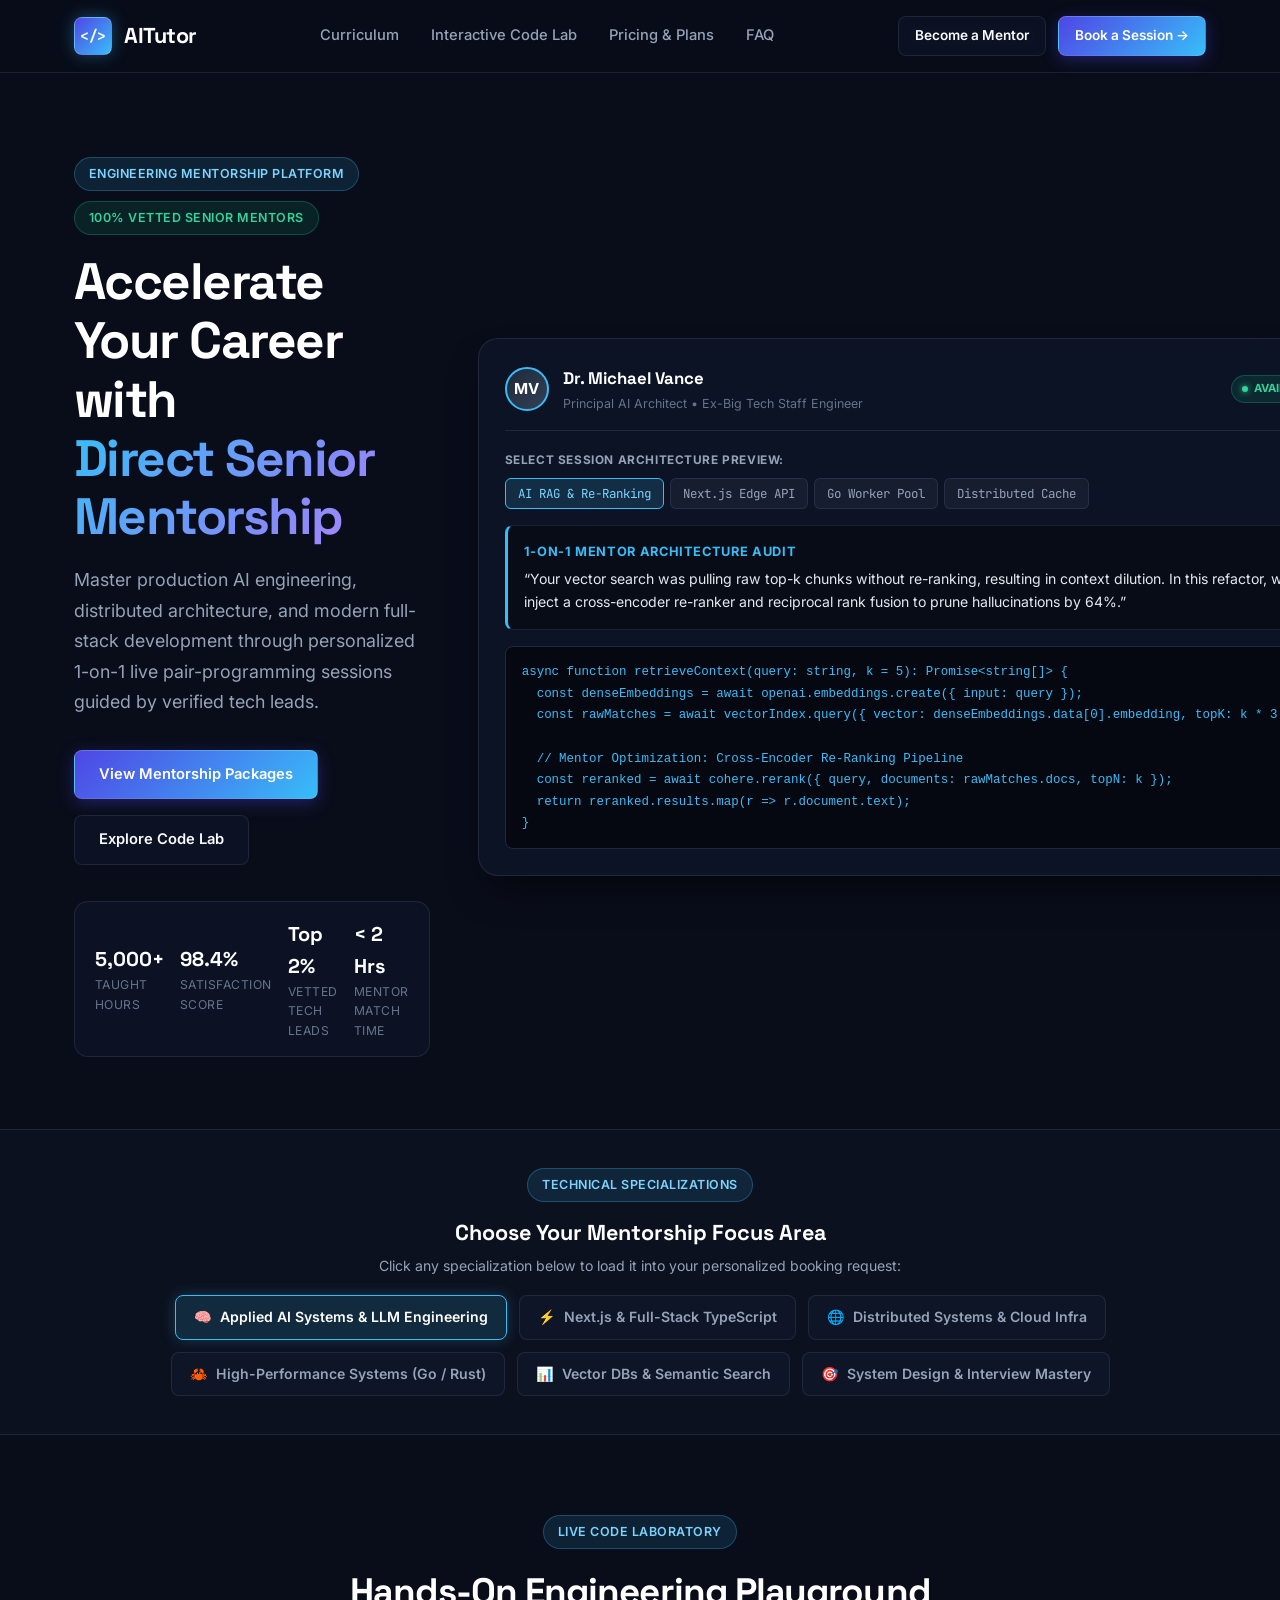
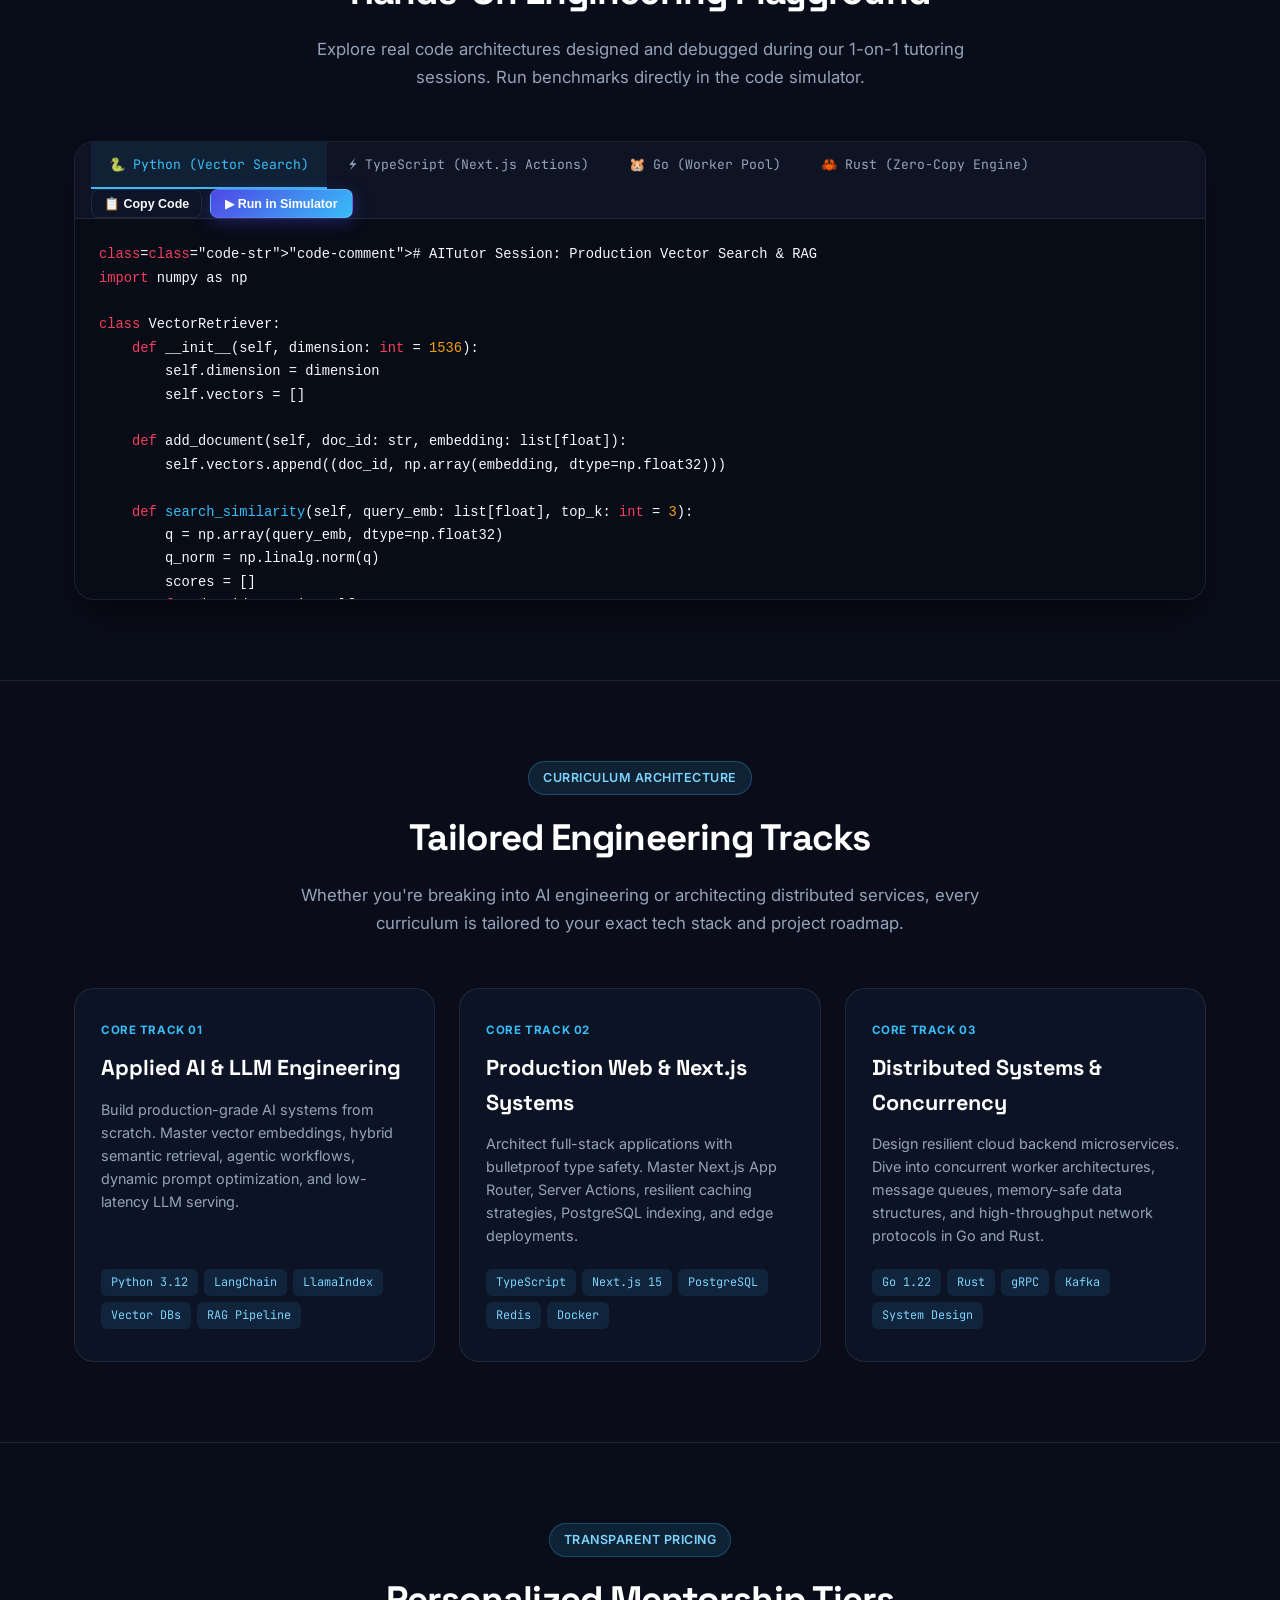
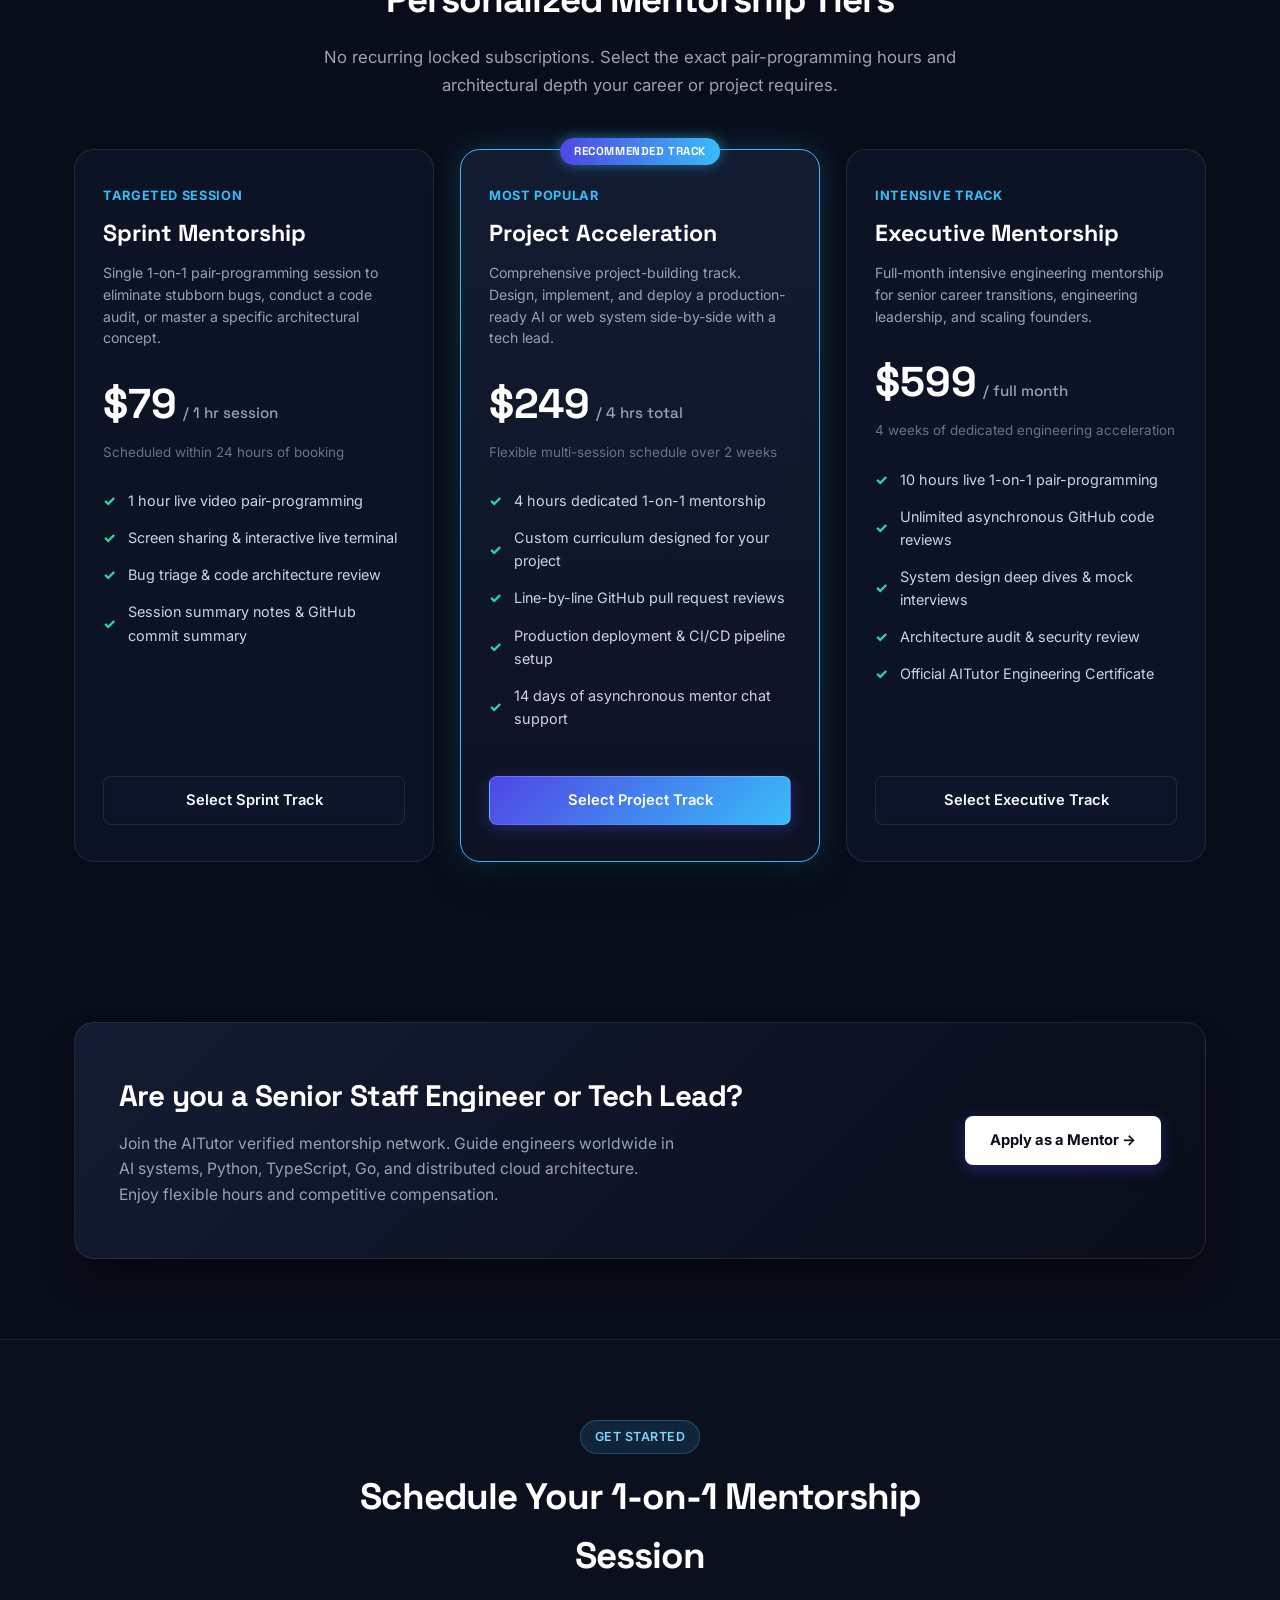
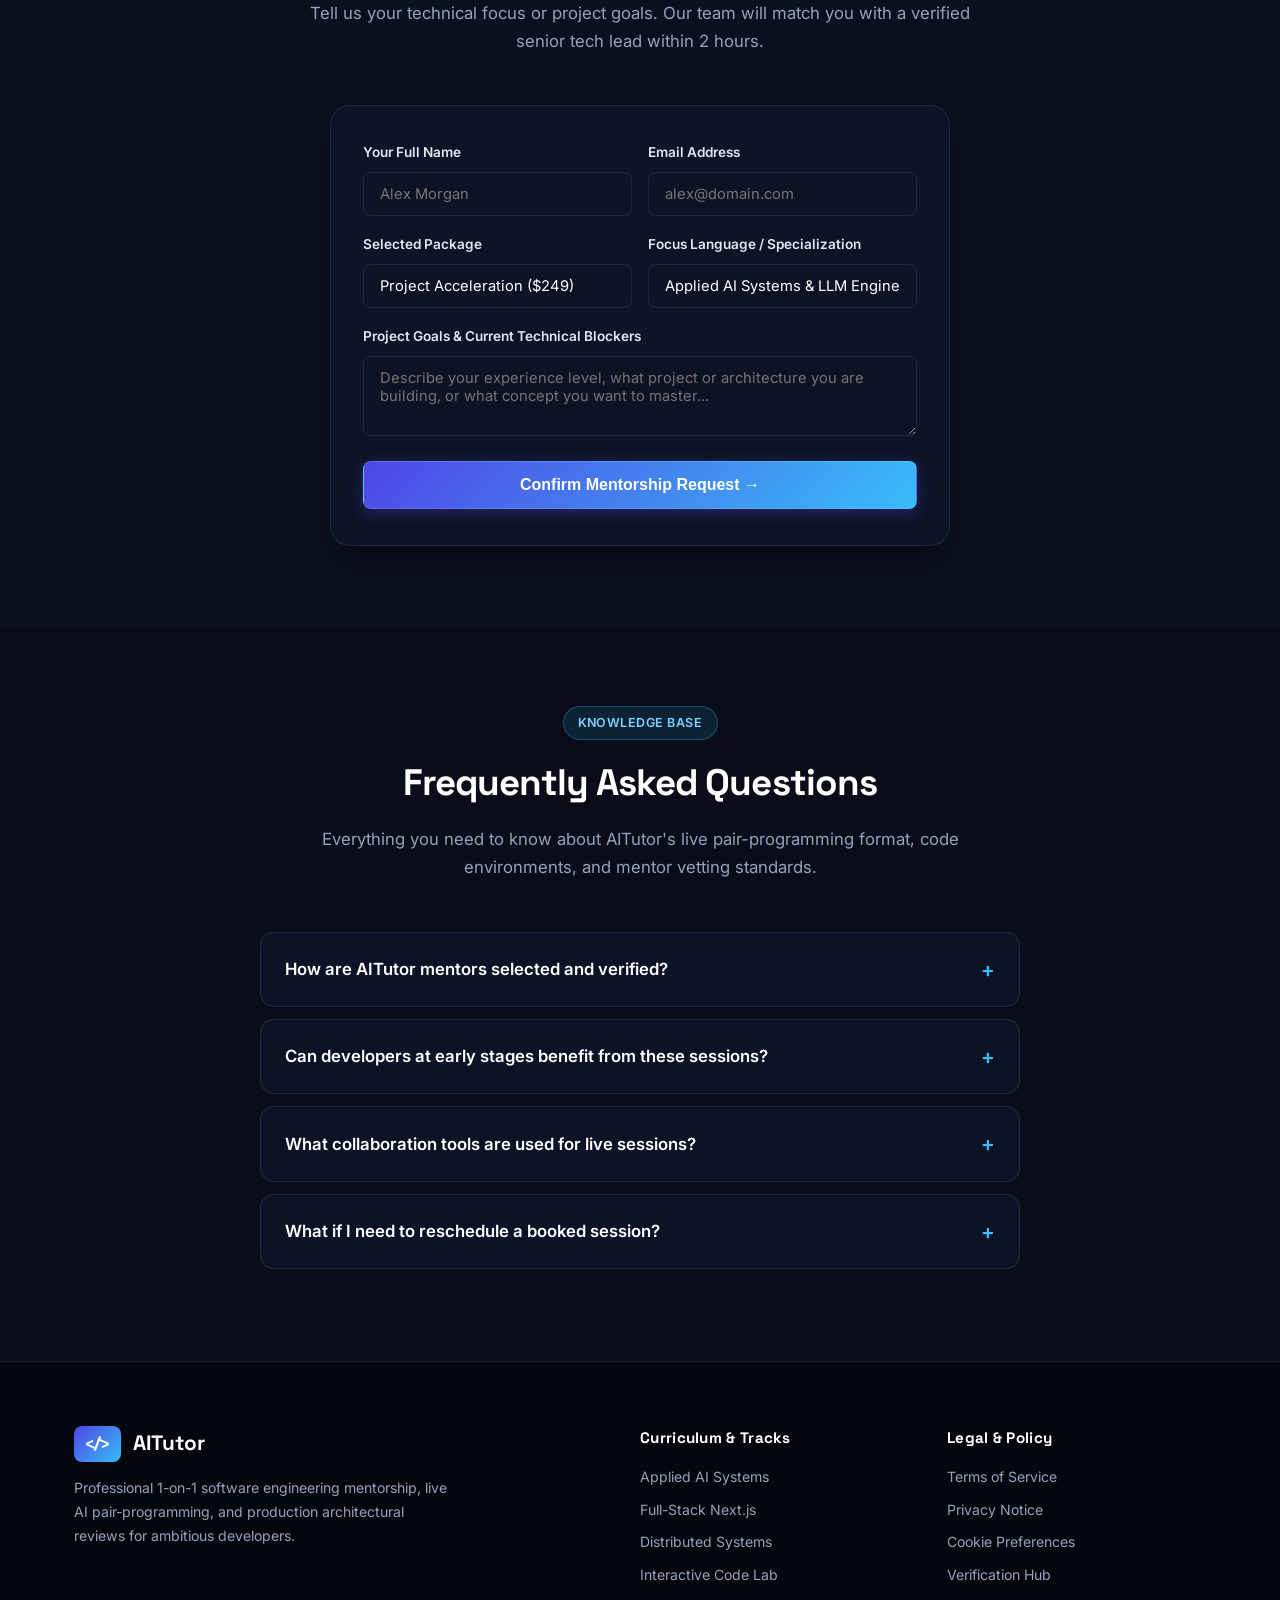
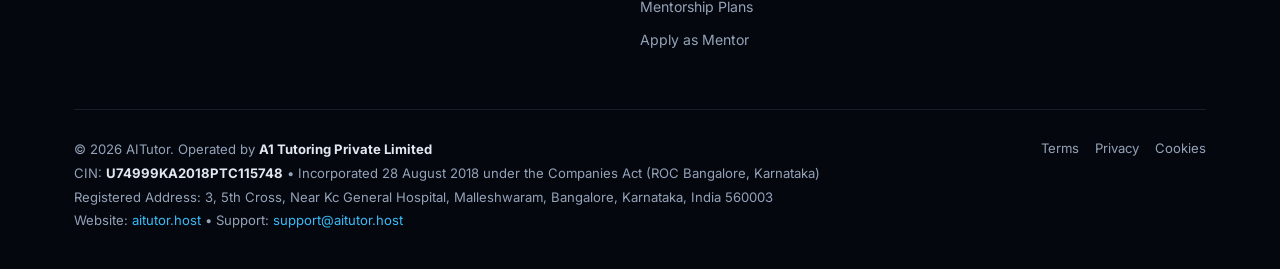
==== commit 74bfbfa1: "Refactor UI to sleek professional tech theme; eliminate all cartoon and game references" ====
--- a/index.html
+++ b/index.html
@@ -3,183 +3,151 @@
 <head>
   <meta charset="UTF-8">
   <meta name="viewport" content="width=device-width, initial-scale=1.0">
-  <title>AITutor — Spaceship-Grade 1-on-1 AI &amp; Code Mentorship</title>
-  <meta name="description" content="Level up your coding and AI skills with 1-on-1 personalized mentorship from verified senior engineers. From Minecraft modding to autonomous Claude AI agents.">
+  <title>AITutor — Professional 1-on-1 AI &amp; Software Engineering Mentorship</title>
+  <meta name="description" content="Accelerate your engineering skills with 1-on-1 personalized mentorship from verified senior software engineers. Master AI systems, distributed architecture, and production full-stack engineering.">
   <link rel="icon" type="image/svg+xml" href="favicon.svg">
   <link rel="stylesheet" href="styles/style.css">
 </head>
 <body>
 
-  <!-- Starfield Canvas for Cosmic Spaceship Background -->
+  <!-- Subtle Ambient Particle Canvas -->
   <canvas id="starfield-canvas"></canvas>
 
-  <!-- Navigation (Spaceship Deck) -->
+  <!-- Navigation -->
   <nav class="site-nav">
     <div class="container nav-wrapper">
       <a href="/" class="brand-link">
-        <div class="brand-badge">🚀</div>
+        <div class="brand-badge">&lt;/&gt;</div>
         <span>AITutor</span>
       </a>
       <div class="nav-links">
-        <a href="#lab">⚡ Code Simulator</a>
-        <a href="#quests">💎 Quests</a>
-        <a href="#missions">🛸 Missions &amp; Pricing</a>
-        <a href="#faq">❓ FAQ</a>
+        <a href="#curriculum">Curriculum</a>
+        <a href="#lab">Interactive Code Lab</a>
+        <a href="#pricing">Pricing &amp; Plans</a>
+        <a href="#faq">FAQ</a>
       </div>
       <div style="display: flex; gap: 12px; align-items: center;">
-        <a href="become-reviewer.html" class="btn btn-outline btn-sm">Join as Tutor</a>
-        <a href="#contact" class="btn btn-primary btn-sm">Launch Mission &rarr;</a>
+        <a href="become-reviewer.html" class="btn btn-outline btn-sm">Become a Mentor</a>
+        <a href="#booking" class="btn btn-primary btn-sm">Book a Session &rarr;</a>
       </div>
     </div>
   </nav>
 
-  <!-- Hero Section (Hyperspace Launch Deck) -->
+  <!-- Hero Section -->
   <header class="hero-section">
     <div class="container hero-grid">
       <div class="hero-content">
         <div style="display: flex; gap: 10px; align-items: center; flex-wrap: wrap; margin-bottom: 8px;">
-          <span class="pill pill-cosmic">🛸 Spaceship Orbital Deck</span>
-          <span class="pill pill-minecraft">LVL 99 EXPERT</span>
-          <span class="pill pill-claude">Powered by Claude</span>
-        </div>
-        <h1>Master AI &amp; Code with <span>Your Personal AI Tutor</span></h1>
+          <span class="pill pill-cosmic">ENGINEERING MENTORSHIP PLATFORM</span>
+          <span class="pill pill-emerald">100% VETTED SENIOR MENTORS</span>
+        </div>
+        <h1>Accelerate Your Career with <span>Direct Senior Mentorship</span></h1>
         <p class="hero-lead">
-          1-on-1 live pair-programming, gamified code quests, and personalized architectural mentoring from verified senior engineers. From Minecraft Java modding to autonomous LLM multi-agent systems.
+          Master production AI engineering, distributed architecture, and modern full-stack development through personalized 1-on-1 live pair-programming sessions guided by verified tech leads.
         </p>
         <div class="hero-cta">
-          <a href="#missions" class="btn btn-primary">Choose Your Mission Tier</a>
+          <a href="#pricing" class="btn btn-primary">View Mentorship Packages</a>
           <a href="#lab" class="btn btn-outline">Explore Code Lab</a>
         </div>
 
-        <!-- Minecraft XP Level Bar -->
-        <div class="mc-xp-container">
-          <div class="mc-xp-header">
-            <div class="mc-xp-level">
-              <span>⛏️</span>
-              <span>LEVEL 99 CODER</span>
+        <!-- Metrics Row -->
+        <div class="metrics-row">
+          <div class="metric-item">
+            <span class="metric-val">5,000+</span>
+            <span class="metric-lbl">Taught Hours</span>
+          </div>
+          <div class="metric-item">
+            <span class="metric-val">98.4%</span>
+            <span class="metric-lbl">Satisfaction Score</span>
+          </div>
+          <div class="metric-item">
+            <span class="metric-val">Top 2%</span>
+            <span class="metric-lbl">Vetted Tech Leads</span>
+          </div>
+          <div class="metric-item">
+            <span class="metric-val">&lt; 2 Hrs</span>
+            <span class="metric-lbl">Mentor Match Time</span>
+          </div>
+        </div>
+      </div>
+
+      <!-- Senior Mentor Code Review Console (Interactive Hero Card) -->
+      <div class="mentor-console-card">
+        <div class="mentor-card-header">
+          <div class="mentor-profile-info">
+            <div class="mentor-avatar">MV</div>
+            <div class="mentor-details">
+              <h4>Dr. Michael Vance</h4>
+              <p>Principal AI Architect &bull; Ex-Big Tech Staff Engineer</p>
             </div>
-            <div class="mc-xp-stats">
-              <span>5,000+ Taught Hours &bull; 100% Verified Tutors</span>
-            </div>
-          </div>
-          <div class="mc-xp-bar-track">
-            <div class="mc-xp-bar-fill"></div>
-          </div>
-        </div>
-      </div>
-
-      <!-- Claude Cartoon Mascot & Interactive Dialogue Card -->
-      <div class="claude-card-wrapper">
-        <div class="claude-mascot-header">
-          <div class="claude-avatar-box">
-            <!-- Cartoon Claude Mascot SVG with Astronaut Helmet -->
-            <svg class="claude-avatar-svg" viewBox="0 0 40 40" fill="none" xmlns="http://www.w3.org/2000/svg">
-              <circle cx="20" cy="20" r="17" fill="#E07A5F" stroke="#FFFFFF" stroke-width="2"/>
-              <!-- Cartoon Glasses -->
-              <circle cx="15" cy="19" r="4.5" fill="#FFFFFF" stroke="#2B2D42" stroke-width="1.8"/>
-              <circle cx="25" cy="19" r="4.5" fill="#FFFFFF" stroke="#2B2D42" stroke-width="1.8"/>
-              <line x1="19.5" y1="19" x2="20.5" y2="19" stroke="#2B2D42" stroke-width="2"/>
-              <!-- Eyes inside glasses -->
-              <circle cx="15.5" cy="19" r="1.8" fill="#1D2A44"/>
-              <circle cx="25.5" cy="19" r="1.8" fill="#1D2A44"/>
-              <!-- Smiling Mouth -->
-              <path d="M16 27C17.5 29 22.5 29 24 27" stroke="#2B2D42" stroke-width="2" stroke-linecap="round"/>
-              <!-- Astronaut Antenna -->
-              <line x1="20" y1="3" x2="20" y2="0" stroke="#FFD166" stroke-width="2.5" stroke-linecap="round"/>
-              <circle cx="20" cy="0" r="2" fill="#06B6D4"/>
-            </svg>
-          </div>
-          <div class="claude-mascot-info">
-            <h3>
-              Claude Tutor Companion
-              <span class="claude-online-tag"><span class="claude-online-dot"></span> ORBITAL LIVE</span>
-            </h3>
-            <p style="font-size: 0.8rem; color: var(--text-muted);">Your personal AI copilot &amp; senior mentorship buddy</p>
-          </div>
-        </div>
-
-        <div class="claude-bubble">
-          <p id="claude-speech-text">
-            Beep-boop human friend! 🤖 Building an autonomous AI agent is like giving an LLM hands and feet. In AITutor 1-on-1 sessions, we hook an LLM up with real tools (web search, calculator, Python REPL) using a ReAct thought loop. Here's your starter blueprint:
-          </p>
-          <pre id="claude-speech-code" style="margin-top: 10px; font-family: 'JetBrains Mono', monospace; font-size: 0.74rem; color: #38BDF8; background: #04060C; padding: 10px; border-radius: 6px; overflow-x: auto;">from langchain.agents import initialize_agent, load_tools
-llm = ChatAnthropic(model="claude-3-5-sonnet")
-tools = load_tools(["serpapi", "python_repl"], llm=llm)</pre>
-        </div>
-
-        <div style="font-size: 0.76rem; font-weight: 700; color: #94A3B8; text-transform: uppercase; margin-bottom: 8px; letter-spacing: 0.04em;">
-          Ask Claude a Learning Question:
-        </div>
-        <div class="claude-prompt-chips">
-          <button class="prompt-chip-btn active" data-topic="agent">
-            <span>🤖 How do I build an autonomous AI agent in Python?</span>
-            <span style="color: var(--cyan);">&rarr;</span>
-          </button>
-          <button class="prompt-chip-btn" data-topic="minecraft">
-            <span>⛏️ Can you teach me Minecraft modding in Java?</span>
-            <span style="color: var(--cyan);">&rarr;</span>
-          </button>
-          <button class="prompt-chip-btn" data-topic="tokens">
-            <span>🧠 How do LLMs handle context windows &amp; tokens?</span>
-            <span style="color: var(--cyan);">&rarr;</span>
-          </button>
-          <button class="prompt-chip-btn" data-topic="redstone">
-            <span>🔴 How does Minecraft Redstone relate to real CPUs?</span>
-            <span style="color: var(--cyan);">&rarr;</span>
-          </button>
-        </div>
+          </div>
+          <div class="live-badge">
+            <span class="live-dot"></span>
+            AVAILABLE
+          </div>
+        </div>
+
+        <div style="font-size: 0.74rem; font-weight: 700; color: #94A3B8; text-transform: uppercase; margin-bottom: 8px; letter-spacing: 0.05em;">
+          Select Session Architecture Preview:
+        </div>
+
+        <div class="console-topic-selector">
+          <button class="topic-btn active" data-topic="rag">AI RAG &amp; Re-Ranking</button>
+          <button class="topic-btn" data-topic="api">Next.js Edge API</button>
+          <button class="topic-btn" data-topic="concurrency">Go Worker Pool</button>
+          <button class="topic-btn" data-topic="caching">Distributed Cache</button>
+        </div>
+
+        <div class="mentor-feedback-box">
+          <h5>1-on-1 Mentor Architecture Audit</h5>
+          <p id="mentor-feedback-text">
+            “Your vector search was pulling raw top-k chunks without re-ranking, resulting in context dilution. In this refactor, we inject a cross-encoder re-ranker and reciprocal rank fusion to prune hallucinations by 64%.”
+          </p>
+        </div>
+
+        <pre class="mentor-code-preview"><code id="mentor-code-block">async function retrieveContext(query: string, k = 5): Promise&lt;string[]&gt; {
+  const denseEmbeddings = await openai.embeddings.create({ input: query });
+  const rawMatches = await vectorIndex.query({ vector: denseEmbeddings.data[0].embedding, topK: k * 3 });
+  
+  // Mentor Optimization: Cross-Encoder Re-Ranking Pipeline
+  const reranked = await cohere.rerank({ query, documents: rawMatches.docs, topN: k });
+  return reranked.results.map(r => r.document.text);
+}</code></pre>
       </div>
     </div>
   </header>
 
-  <!-- Minecraft 9-Slot Skill Inventory Strip -->
-  <section style="background: rgba(14, 19, 38, 0.6); border-top: 1px solid var(--border); border-bottom: 1px solid var(--border); padding: 36px 0;">
+  <!-- Specialization Tracks Bar -->
+  <section class="specializations-section" id="curriculum">
     <div class="container" style="text-align: center;">
-      <span class="pill pill-minecraft" style="margin-bottom: 8px;">HOTBAR INVENTORY</span>
-      <h3 style="font-family: 'Space Grotesk', sans-serif; font-size: 1.25rem; font-weight: 700; color: #FFF; margin-top: 6px;">
-        Choose Your Tutoring Focus Weapon
+      <span class="pill pill-cosmic" style="margin-bottom: 8px;">TECHNICAL SPECIALIZATIONS</span>
+      <h3 style="font-family: 'Space Grotesk', sans-serif; font-size: 1.35rem; font-weight: 700; color: #FFF; margin-top: 6px;">
+        Choose Your Mentorship Focus Area
       </h3>
-      <div class="mc-inventory-belt">
-        <div class="mc-slot selected" data-skill="Python &amp; AI Agents" title="Python &amp; AI Agents">
-          🐍
-          <span class="mc-slot-count">99</span>
-        </div>
-        <div class="mc-slot" data-skill="Minecraft Java Modding" title="Minecraft Java Modding">
-          ⛏️
-          <span class="mc-slot-count">64</span>
-        </div>
-        <div class="mc-slot" data-skill="Claude &amp; Prompt Engineering" title="Claude &amp; Prompt Engineering">
-          🤖
-          <span class="mc-slot-count">32</span>
-        </div>
-        <div class="mc-slot" data-skill="Redstone &amp; Computer Architecture" title="Redstone &amp; Computer Architecture">
-          🔴
-          <span class="mc-slot-count">16</span>
-        </div>
-        <div class="mc-slot" data-skill="TypeScript &amp; Full-Stack" title="TypeScript &amp; Full-Stack">
-          ⚡
-          <span class="mc-slot-count">48</span>
-        </div>
-        <div class="mc-slot" data-skill="Rust &amp; High-Performance Systems" title="Rust &amp; Systems">
-          🦀
-          <span class="mc-slot-count">12</span>
-        </div>
-        <div class="mc-slot" data-skill="Vector Databases &amp; Embeddings" title="Vector DBs &amp; Embeddings">
-          💎
-          <span class="mc-slot-count">8</span>
-        </div>
-        <div class="mc-slot" data-skill="Algorithms &amp; Interview Prep" title="Algorithms &amp; Data Structures">
-          🧪
-          <span class="mc-slot-count">24</span>
-        </div>
-        <div class="mc-slot" data-skill="Autonomous Space Bots" title="Autonomous Space Bots">
-          🛸
-          <span class="mc-slot-count">1</span>
-        </div>
-      </div>
-      <p style="font-size: 0.84rem; color: var(--text-dim); margin-top: 8px;">
-        Click any tool slot to equip your topic for your 1-on-1 mentor session!
+      <p style="font-size: 0.88rem; color: var(--text-muted); margin-top: 4px;">
+        Click any specialization below to load it into your personalized booking request:
       </p>
+
+      <div class="spec-pills-wrap">
+        <div class="spec-pill active" data-skill="Applied AI Systems &amp; LLM Engineering">
+          <span>🧠</span> Applied AI Systems &amp; LLM Engineering
+        </div>
+        <div class="spec-pill" data-skill="Next.js 15 &amp; Modern Full-Stack Web">
+          <span>⚡</span> Next.js &amp; Full-Stack TypeScript
+        </div>
+        <div class="spec-pill" data-skill="Distributed Systems &amp; Cloud Infrastructure">
+          <span>🌐</span> Distributed Systems &amp; Cloud Infra
+        </div>
+        <div class="spec-pill" data-skill="High-Performance Systems (Go &amp; Rust)">
+          <span>🦀</span> High-Performance Systems (Go / Rust)
+        </div>
+        <div class="spec-pill" data-skill="Vector Databases &amp; Semantic Retrieval">
+          <span>📊</span> Vector DBs &amp; Semantic Search
+        </div>
+        <div class="spec-pill" data-skill="System Design &amp; Senior Engineering Interviews">
+          <span>🎯</span> System Design &amp; Interview Mastery
+        </div>
+      </div>
     </div>
   </section>
 
@@ -187,25 +155,25 @@
   <section class="section" id="lab">
     <div class="container">
       <div class="section-head">
-        <span class="pill pill-cosmic">LIVE MISSION SIMULATOR</span>
-        <h2>Interactive Code Laboratory</h2>
-        <p>Test real sample curriculum lessons taught in our 1-on-1 tutoring sessions. Run code directly in the terminal simulator.</p>
+        <span class="pill pill-cosmic">LIVE CODE LABORATORY</span>
+        <h2>Hands-On Engineering Playground</h2>
+        <p>Explore real code architectures designed and debugged during our 1-on-1 tutoring sessions. Run benchmarks directly in the code simulator.</p>
       </div>
 
       <div class="code-playground-wrap">
         <div class="code-tabs-header">
           <div class="code-tabs-list">
             <button class="code-tab-btn active" data-code="python">
-              <span>🐍</span> Python (AI Agent)
-            </button>
-            <button class="code-tab-btn" data-code="minecraft">
-              <span>⛏️</span> Minecraft (Java Mod)
-            </button>
-            <button class="code-tab-btn" data-code="claude">
-              <span>🤖</span> Claude API (Prompting)
-            </button>
-            <button class="code-tab-btn" data-code="redstone">
-              <span>🔴</span> Redstone (ALU Chip)
+              <span>🐍</span> Python (Vector Search)
+            </button>
+            <button class="code-tab-btn" data-code="typescript">
+              <span>⚡</span> TypeScript (Next.js Actions)
+            </button>
+            <button class="code-tab-btn" data-code="go">
+              <span>🐹</span> Go (Worker Pool)
+            </button>
+            <button class="code-tab-btn" data-code="rust">
+              <span>🦀</span> Rust (Zero-Copy Engine)
             </button>
           </div>
           <div class="code-action-btns">
@@ -223,131 +191,131 @@
         </div>
 
         <div class="terminal-console-output" id="terminal-console-output">
-          <!-- Live Terminal Output Appears Here -->
-        </div>
-      </div>
-    </div>
-  </section>
-
-  <!-- Gamified Quests & Curriculum -->
-  <section class="section" id="quests" style="background: rgba(10, 14, 30, 0.6); border-top: 1px solid var(--border); border-bottom: 1px solid var(--border);">
+          <!-- Terminal Output Appears Here -->
+        </div>
+      </div>
+    </div>
+  </section>
+
+  <!-- Structured Curriculum Tracks -->
+  <section class="section" style="background: rgba(10, 14, 26, 0.6); border-top: 1px solid var(--border); border-bottom: 1px solid var(--border);">
     <div class="container">
       <div class="section-head">
-        <span class="pill pill-minecraft">ACHIEVEMENTS &amp; PATHS</span>
-        <h2>Choose Your Mentorship Quest</h2>
-        <p>Every mission is custom-tailored to your learning velocity. Pair-program side-by-side with verified senior engineers.</p>
-      </div>
-
-      <div class="quest-grid">
-        <!-- Quest 1 -->
-        <div class="quest-card">
-          <div class="quest-icon">💎</div>
-          <div class="quest-badge">ACHIEVEMENT QUEST</div>
-          <h3>From Zero to AI Builder</h3>
+        <span class="pill pill-cosmic">CURRICULUM ARCHITECTURE</span>
+        <h2>Tailored Engineering Tracks</h2>
+        <p>Whether you're breaking into AI engineering or architecting distributed services, every curriculum is tailored to your exact tech stack and project roadmap.</p>
+      </div>
+
+      <div class="curriculum-grid">
+        <!-- Track 1 -->
+        <div class="curriculum-card">
+          <div class="curriculum-badge">CORE TRACK 01</div>
+          <h3>Applied AI &amp; LLM Engineering</h3>
           <p>
-            Master Python fundamentals, API integrations, and prompt pipelines. Build your first real Claude-powered chatbot and web application from scratch.
-          </p>
-          <div class="quest-tags">
-            <span class="quest-tag">Python 3.12</span>
-            <span class="quest-tag">FastAPI</span>
-            <span class="quest-tag">Claude SDK</span>
-            <span class="quest-tag">Beginner Friendly</span>
-          </div>
-        </div>
-
-        <!-- Quest 2 -->
-        <div class="quest-card">
-          <div class="quest-icon">⛏️</div>
-          <div class="quest-badge">MINECRAFT VOXEL LAB</div>
-          <h3>Java Modding &amp; Game Logic</h3>
+            Build production-grade AI systems from scratch. Master vector embeddings, hybrid semantic retrieval, agentic workflows, dynamic prompt optimization, and low-latency LLM serving.
+          </p>
+          <div class="curriculum-tags">
+            <span class="curriculum-tag">Python 3.12</span>
+            <span class="curriculum-tag">LangChain</span>
+            <span class="curriculum-tag">LlamaIndex</span>
+            <span class="curriculum-tag">Vector DBs</span>
+            <span class="curriculum-tag">RAG Pipeline</span>
+          </div>
+        </div>
+
+        <!-- Track 2 -->
+        <div class="curriculum-card">
+          <div class="curriculum-badge">CORE TRACK 02</div>
+          <h3>Production Web &amp; Next.js Systems</h3>
           <p>
-            Ever wanted to craft your own Minecraft dimensions, entities, and AI companion bots? Learn object-oriented Java, events, networking, and rendering.
-          </p>
-          <div class="quest-tags">
-            <span class="quest-tag">Java 21</span>
-            <span class="quest-tag">Fabric &amp; Forge</span>
-            <span class="quest-tag">OOP Patterns</span>
-            <span class="quest-tag">Game Engine</span>
-          </div>
-        </div>
-
-        <!-- Quest 3 -->
-        <div class="quest-card">
-          <div class="quest-icon">🛸</div>
-          <div class="quest-badge">ASTRONAUT GRADE</div>
-          <h3>Autonomous Agents &amp; LLM Ops</h3>
+            Architect full-stack applications with bulletproof type safety. Master Next.js App Router, Server Actions, resilient caching strategies, PostgreSQL indexing, and edge deployments.
+          </p>
+          <div class="curriculum-tags">
+            <span class="curriculum-tag">TypeScript</span>
+            <span class="curriculum-tag">Next.js 15</span>
+            <span class="curriculum-tag">PostgreSQL</span>
+            <span class="curriculum-tag">Redis</span>
+            <span class="curriculum-tag">Docker</span>
+          </div>
+        </div>
+
+        <!-- Track 3 -->
+        <div class="curriculum-card">
+          <div class="curriculum-badge">CORE TRACK 03</div>
+          <h3>Distributed Systems &amp; Concurrency</h3>
           <p>
-            High-tier technical mentorship for senior developers. Dive deep into vector embeddings, prompt caching, token budgeting, fine-tuning, and multi-agent coordination.
-          </p>
-          <div class="quest-tags">
-            <span class="quest-tag">LangChain</span>
-            <span class="quest-tag">LlamaIndex</span>
-            <span class="quest-tag">Vector DBs</span>
-            <span class="quest-tag">Production LLMs</span>
-          </div>
-        </div>
-      </div>
-    </div>
-  </section>
-
-  <!-- Spaceship Mission Tiers (Packages) -->
-  <section class="section" id="missions">
+            Design resilient cloud backend microservices. Dive into concurrent worker architectures, message queues, memory-safe data structures, and high-throughput network protocols in Go and Rust.
+          </p>
+          <div class="curriculum-tags">
+            <span class="curriculum-tag">Go 1.22</span>
+            <span class="curriculum-tag">Rust</span>
+            <span class="curriculum-tag">gRPC</span>
+            <span class="curriculum-tag">Kafka</span>
+            <span class="curriculum-tag">System Design</span>
+          </div>
+        </div>
+      </div>
+    </div>
+  </section>
+
+  <!-- Mentorship Pricing Packages -->
+  <section class="section" id="pricing">
     <div class="container">
       <div class="section-head">
-        <span class="pill pill-cosmic">TRANSPARENT ORBITAL PRICING</span>
+        <span class="pill pill-cosmic">TRANSPARENT PRICING</span>
         <h2>Personalized Mentorship Tiers</h2>
-        <p>No locked-in subscriptions. Choose the exact pair-programming hours and technical depth your mission demands.</p>
+        <p>No recurring locked subscriptions. Select the exact pair-programming hours and architectural depth your career or project requires.</p>
       </div>
 
       <div class="packages-grid">
-        <!-- Package 1: Cadet -->
+        <!-- Package 1: Sprint -->
         <div class="package-card">
-          <div class="package-tag">Quick Jump</div>
-          <h3>Cadet Sprint</h3>
-          <p class="package-desc">Single 1-on-1 pair programming session to smash through a stubborn bug or understand a complex concept.</p>
+          <div class="package-tag">Targeted Session</div>
+          <h3>Sprint Mentorship</h3>
+          <p class="package-desc">Single 1-on-1 pair-programming session to eliminate stubborn bugs, conduct a code audit, or master a specific architectural concept.</p>
           <div class="package-price">$79 <span>/ 1 hr session</span></div>
-          <div class="package-duration">Scheduled within 24 hours</div>
+          <div class="package-duration">Scheduled within 24 hours of booking</div>
           <ul class="package-features">
             <li><span class="feature-check">&#10003;</span> 1 hour live video pair-programming</li>
-            <li><span class="feature-check">&#10003;</span> Live code screen sharing &amp; audio</li>
-            <li><span class="feature-check">&#10003;</span> Bug triage &amp; architecture walkthrough</li>
-            <li><span class="feature-check">&#10003;</span> Session code notes &amp; GitHub repository push</li>
+            <li><span class="feature-check">&#10003;</span> Screen sharing &amp; interactive live terminal</li>
+            <li><span class="feature-check">&#10003;</span> Bug triage &amp; code architecture review</li>
+            <li><span class="feature-check">&#10003;</span> Session summary notes &amp; GitHub commit summary</li>
           </ul>
-          <a href="#contact" class="btn btn-outline" data-package="Cadet Sprint ($79)">Select Cadet Mission</a>
-        </div>
-
-        <!-- Package 2: Commander (Highlight) -->
+          <a href="#booking" class="btn btn-outline" data-package="Sprint Mentorship ($79)">Select Sprint Track</a>
+        </div>
+
+        <!-- Package 2: Project (Highlight) -->
         <div class="package-card highlight">
           <div class="package-tag">Most Popular</div>
-          <h3>Commander Build</h3>
-          <p class="package-desc">Comprehensive project-building track. Design, implement, and ship a functional AI or Minecraft project.</p>
+          <h3>Project Acceleration</h3>
+          <p class="package-desc">Comprehensive project-building track. Design, implement, and deploy a production-ready AI or web system side-by-side with a tech lead.</p>
           <div class="package-price">$249 <span>/ 4 hrs total</span></div>
-          <div class="package-duration">Flexible multi-session scheduling</div>
+          <div class="package-duration">Flexible multi-session schedule over 2 weeks</div>
           <ul class="package-features">
             <li><span class="feature-check">&#10003;</span> 4 hours dedicated 1-on-1 mentorship</li>
-            <li><span class="feature-check">&#10003;</span> Custom curriculum tailored to your goal</li>
-            <li><span class="feature-check">&#10003;</span> Line-by-line pull request reviews</li>
-            <li><span class="feature-check">&#10003;</span> Full project architecture &amp; deployment guide</li>
-            <li><span class="feature-check">&#10003;</span> 14-day async chat support with mentor</li>
+            <li><span class="feature-check">&#10003;</span> Custom curriculum designed for your project</li>
+            <li><span class="feature-check">&#10003;</span> Line-by-line GitHub pull request reviews</li>
+            <li><span class="feature-check">&#10003;</span> Production deployment &amp; CI/CD pipeline setup</li>
+            <li><span class="feature-check">&#10003;</span> 14 days of asynchronous mentor chat support</li>
           </ul>
-          <a href="#contact" class="btn btn-primary" data-package="Commander Build ($249)">Select Commander Mission</a>
-        </div>
-
-        <!-- Package 3: Hyperspace -->
+          <a href="#booking" class="btn btn-primary" data-package="Project Acceleration ($249)">Select Project Track</a>
+        </div>
+
+        <!-- Package 3: Executive -->
         <div class="package-card">
-          <div class="package-tag">Elite Mentorship</div>
-          <h3>Hyperspace Mastery</h3>
-          <p class="package-desc">Full-month intensive engineering mentorship for career changers, student researchers, and scaling founders.</p>
+          <div class="package-tag">Intensive Track</div>
+          <h3>Executive Mentorship</h3>
+          <p class="package-desc">Full-month intensive engineering mentorship for senior career transitions, engineering leadership, and scaling founders.</p>
           <div class="package-price">$599 <span>/ full month</span></div>
-          <div class="package-duration">4 weeks dedicated acceleration</div>
+          <div class="package-duration">4 weeks of dedicated engineering acceleration</div>
           <ul class="package-features">
-            <li><span class="feature-check">&#10003;</span> 10 hours live 1-on-1 mentorship</li>
-            <li><span class="feature-check">&#10003;</span> Unlimited async code review on GitHub</li>
-            <li><span class="feature-check">&#10003;</span> Full-stack AI system design &amp; token optimization</li>
-            <li><span class="feature-check">&#10003;</span> Mock technical interview &amp; portfolio audit</li>
-            <li><span class="feature-check">&#10003;</span> Official AITutor Master Certificate</li>
+            <li><span class="feature-check">&#10003;</span> 10 hours live 1-on-1 pair-programming</li>
+            <li><span class="feature-check">&#10003;</span> Unlimited asynchronous GitHub code reviews</li>
+            <li><span class="feature-check">&#10003;</span> System design deep dives &amp; mock interviews</li>
+            <li><span class="feature-check">&#10003;</span> Architecture audit &amp; security review</li>
+            <li><span class="feature-check">&#10003;</span> Official AITutor Engineering Certificate</li>
           </ul>
-          <a href="#contact" class="btn btn-outline" data-package="Hyperspace Mastery ($599)">Select Hyperspace Mission</a>
+          <a href="#booking" class="btn btn-outline" data-package="Executive Mentorship ($599)">Select Executive Track</a>
         </div>
       </div>
     </div>
@@ -358,30 +326,32 @@
     <div class="container">
       <div class="reviewer-banner">
         <div>
-          <h3>Are you a Senior Engineer or Coding Educator?</h3>
+          <h3>Are you a Senior Staff Engineer or Tech Lead?</h3>
           <p>
-            Join the AITutor verified mentorship fleet. Mentor curious developers worldwide in AI, Python, Java/Minecraft, and modern full-stack systems. Flexible hours and competitive compensation.
-          </p>
-        </div>
-        <a href="become-reviewer.html" class="btn btn-primary" style="background: #FFFFFF; color: #0E1326; flex-shrink: 0;">Apply as a Tutor &rarr;</a>
-      </div>
-    </div>
-  </section>
-
-  <!-- Interactive Booking / Mission Inquiry Form -->
-  <section class="section" id="contact" style="background: rgba(14, 19, 38, 0.5); border-top: 1px solid var(--border);">
+            Join the AITutor verified mentorship network. Guide engineers worldwide in AI systems, Python, TypeScript, Go, and distributed cloud architecture. Enjoy flexible hours and competitive compensation.
+          </p>
+        </div>
+        <a href="become-reviewer.html" class="btn btn-primary" style="background: #FFFFFF; color: #0A0E1A; flex-shrink: 0; font-weight: 700;">
+          Apply as a Mentor &rarr;
+        </a>
+      </div>
+    </div>
+  </section>
+
+  <!-- Interactive Booking / Inquiry Form -->
+  <section class="section" id="booking" style="background: rgba(14, 20, 36, 0.5); border-top: 1px solid var(--border);">
     <div class="container">
       <div class="section-head">
-        <span class="pill pill-cosmic">MISSION CONTROL</span>
-        <h2>Schedule Your 1-on-1 Tutoring Session</h2>
-        <p>Tell us what you want to learn or build. Our tutoring team will match you with a verified senior mentor within 2 hours.</p>
+        <span class="pill pill-cosmic">GET STARTED</span>
+        <h2>Schedule Your 1-on-1 Mentorship Session</h2>
+        <p>Tell us your technical focus or project goals. Our team will match you with a verified senior tech lead within 2 hours.</p>
       </div>
 
       <div class="booking-card">
-        <form onsubmit="event.preventDefault(); alert('🚀 Mission request received! An AITutor mentor coordinator will connect with you within 2 hours to confirm your schedule.');">
+        <form onsubmit="event.preventDefault(); alert('Mentorship inquiry received! An AITutor mentor coordinator will connect with you within 2 hours to confirm your schedule.');">
           <div class="form-row">
             <div class="form-group">
-              <label for="student-name">Your Name</label>
+              <label for="student-name">Your Full Name</label>
               <input type="text" id="student-name" class="form-control" placeholder="Alex Morgan" required>
             </div>
             <div class="form-group">
@@ -392,22 +362,22 @@
 
           <div class="form-row">
             <div class="form-group">
-              <label for="selected-package">Selected Mission</label>
-              <input type="text" id="selected-package" class="form-control" value="Commander Build ($249)" readonly>
+              <label for="selected-package">Selected Package</label>
+              <input type="text" id="selected-package" class="form-control" value="Project Acceleration ($249)" readonly>
             </div>
             <div class="form-group">
-              <label for="tutoring-skill-input">Focus Language / Topic</label>
-              <input type="text" id="tutoring-skill-input" class="form-control" placeholder="e.g. Python AI Agents, Minecraft Java Modding" value="Python &amp; AI Agents" required>
+              <label for="tutoring-skill-input">Focus Language / Specialization</label>
+              <input type="text" id="tutoring-skill-input" class="form-control" placeholder="e.g. Applied AI Systems &amp; LLM Engineering" value="Applied AI Systems &amp; LLM Engineering" required>
             </div>
           </div>
 
           <div class="form-group">
-            <label for="mission-goals">What are your specific learning goals or project blockers?</label>
-            <textarea id="mission-goals" class="form-control" rows="3" placeholder="Describe your current experience level, what project you are building, or what concept you want to master..."></textarea>
+            <label for="mission-goals">Project Goals &amp; Current Technical Blockers</label>
+            <textarea id="mission-goals" class="form-control" rows="3" placeholder="Describe your experience level, what project or architecture you are building, or what concept you want to master..."></textarea>
           </div>
 
           <button type="submit" class="btn btn-primary" style="width: 100%; padding: 14px; font-size: 1rem;">
-            🚀 Confirm Tutoring Request
+            Confirm Mentorship Request &rarr;
           </button>
         </form>
       </div>
@@ -418,9 +388,9 @@
   <section class="section" id="faq">
     <div class="container">
       <div class="section-head">
-        <span class="pill pill-cosmic">TRANSMISSIONS &amp; INTEL</span>
+        <span class="pill pill-cosmic">KNOWLEDGE BASE</span>
         <h2>Frequently Asked Questions</h2>
-        <p>Everything you need to know about AITutor's mentorship format, code environments, and tutor vetting.</p>
+        <p>Everything you need to know about AITutor's live pair-programming format, code environments, and mentor vetting standards.</p>
       </div>
 
       <div class="faq-box">
@@ -430,63 +400,64 @@
             <span class="faq-symbol">+</span>
           </div>
           <div class="faq-answer">
-            Every tutor undergoes rigorous identity verification, code portfolio inspection, and live technical teaching evaluations before being approved. Many of our mentors are working senior software engineers, AI researchers, and open-source mod contributors.
+            Every mentor undergoes rigorous identity verification, GitHub code portfolio audits, and live technical pair-programming evaluations before joining our network. Our mentors are practicing senior engineers, tech leads, and open-source contributors from top technology firms.
           </div>
         </div>
 
         <div class="faq-row">
           <div class="faq-question">
-            <span>Can complete beginners learn Minecraft modding or AI?</span>
+            <span>Can developers at early stages benefit from these sessions?</span>
             <span class="faq-symbol">+</span>
           </div>
           <div class="faq-answer">
-            Absolutely! Our Cadet and Commander tracks are structured to take you step-by-step from zero setup to your first working code. We adapt the pace to your comfort level—no prior computer science degree required.
+            Yes. Our mentors customize their pedagogy to your exact level. Whether you are transitioning to Python AI systems or mastering system architecture, your mentor adapts explanations to your pace without skipping foundational mechanics.
           </div>
         </div>
 
         <div class="faq-row">
           <div class="faq-question">
-            <span>What tool or video software do we use for sessions?</span>
+            <span>What collaboration tools are used for live sessions?</span>
             <span class="faq-symbol">+</span>
           </div>
           <div class="faq-answer">
-            We use collaborative live coding platforms (VS Code Live Share, GitHub Codespaces, or Discord/Google Meet screen sharing). You write code directly on your computer while your mentor guides you line-by-line.
+            We use collaborative development environments including VS Code Live Share, GitHub Codespaces, and Google Meet/Zoom with high-definition audio and screen sharing. You write and test code directly in your local environment with live mentor guidance.
           </div>
         </div>
 
         <div class="faq-row">
           <div class="faq-question">
-            <span>What if I need to reschedule my session?</span>
+            <span>What if I need to reschedule a booked session?</span>
             <span class="faq-symbol">+</span>
           </div>
           <div class="faq-answer">
-            Life happens! You can reschedule any booked session with up to 12 hours notice at zero extra charge directly with your assigned mentor.
-          </div>
-        </div>
-      </div>
-    </div>
-  </section>
-
-  <!-- Footer (Spaceship Docking Bay) -->
+            Flexibility is built into our platform. You can reschedule any session up to 12 hours prior to the scheduled start time at zero penalty directly with your assigned mentor.
+          </div>
+        </div>
+      </div>
+    </div>
+  </section>
+
+  <!-- Footer -->
   <footer class="site-footer">
     <div class="container">
       <div class="footer-top">
         <div class="footer-brand">
           <h4>
-            <span style="background: linear-gradient(135deg, #6366F1 0%, #06B6D4 100%); padding: 6px 10px; border-radius: 8px;">🚀</span>
+            <span style="background: linear-gradient(135deg, #4F46E5 0%, #38BDF8 100%); padding: 6px 10px; border-radius: 8px; font-size: 0.95rem; font-family: 'JetBrains Mono', monospace;">&lt;/&gt;</span>
             AITutor
           </h4>
           <p>
-            Spaceship-grade 1-on-1 coding mentorship, live AI pair-programming, and gamified technical learning for ambitious developers.
+            Professional 1-on-1 software engineering mentorship, live AI pair-programming, and production architectural reviews for ambitious developers.
           </p>
         </div>
         <div class="footer-col">
-          <h5>Curriculum &amp; Quests</h5>
+          <h5>Curriculum &amp; Tracks</h5>
+          <a href="#curriculum">Applied AI Systems</a>
+          <a href="#curriculum">Full-Stack Next.js</a>
+          <a href="#curriculum">Distributed Systems</a>
           <a href="#lab">Interactive Code Lab</a>
-          <a href="#quests">Minecraft Java Modding</a>
-          <a href="#quests">Autonomous AI Agents</a>
-          <a href="#missions">Tutoring Packages</a>
-          <a href="become-reviewer.html">Apply as Tutor</a>
+          <a href="#pricing">Mentorship Plans</a>
+          <a href="become-reviewer.html">Apply as Mentor</a>
         </div>
         <div class="footer-col">
           <h5>Legal &amp; Policy</h5>
@@ -502,7 +473,7 @@
           <p>&copy; 2026 AITutor. Operated by <strong>A1 Tutoring Private Limited</strong></p>
           <p>CIN: <strong>U74999KA2018PTC115748</strong> &bull; Incorporated 28 August 2018 under the Companies Act (ROC Bangalore, Karnataka)</p>
           <p>Registered Address: 3, 5th Cross, Near Kc General Hospital, Malleshwaram, Bangalore, Karnataka, India 560003</p>
-          <p>Website: <a href="https://aitutor.host" style="color: #67E8F9;">aitutor.host</a> &bull; Support: <a href="mailto:support@aitutor.host" style="color: #67E8F9;">support@aitutor.host</a></p>
+          <p>Website: <a href="https://aitutor.host" style="color: #38BDF8;">aitutor.host</a> &bull; Support: <a href="mailto:support@aitutor.host" style="color: #38BDF8;">support@aitutor.host</a></p>
         </div>
         <div style="display: flex; gap: 16px;">
           <a href="terms.html" style="color: #94A3B8;">Terms</a>
--- a/styles/style.css
+++ b/styles/style.css
@@ -1,4 +1,4 @@
-@import url('https://fonts.googleapis.com/css2?family=Inter:wght@400;500;600;700;800&family=JetBrains+Mono:wght@400;500;600;700&family=Press+Start+2P&family=Space+Grotesk:wght@600;700;800&display=swap');
+@import url('https://fonts.googleapis.com/css2?family=Inter:wght@400;500;600;700;800&family=JetBrains+Mono:wght@400;500;600;700&family=Space+Grotesk:wght@500;600;700;800&display=swap');
 
 *, *::before, *::after {
   box-sizing: border-box;
@@ -7,52 +7,39 @@
 }
 
 :root {
-  /* Spaceship.com Deep Cosmic Dark Palette */
-  --bg: #070913;
-  --bg-deep: #04060C;
-  --surface: #0E1326;
-  --surface-card: rgba(16, 22, 44, 0.75);
-  --surface-hover: rgba(26, 36, 72, 0.85);
-  --surface-alt: #141A33;
-  --border: rgba(99, 102, 241, 0.18);
-  --border-glow: rgba(139, 92, 246, 0.4);
-  --border-focus: #818CF8;
-
-  /* Typography & Accents */
+  /* Modern High-End Engineering Palette */
+  --bg: #090D1A;
+  --bg-deep: #05070E;
+  --surface: #0E1424;
+  --surface-card: rgba(15, 23, 42, 0.72);
+  --surface-hover: rgba(30, 41, 59, 0.85);
+  --surface-alt: #131B2E;
+  --border: rgba(148, 163, 184, 0.14);
+  --border-focus: #38BDF8;
+  --border-glow: rgba(56, 189, 248, 0.35);
+
+  /* Typography */
   --text-main: #F8FAFC;
   --text-muted: #94A3B8;
   --text-dim: #64748B;
-  
-  /* Spaceship Thruster / Nebula Colors */
-  --primary: #6366F1;
-  --primary-hover: #4F46E5;
-  --primary-glow: rgba(99, 102, 241, 0.4);
-  --violet: #8B5CF6;
-  --cyan: #06B6D4;
-  --cyan-glow: rgba(6, 182, 212, 0.4);
-  --magenta: #EC4899;
-  
-  /* Minecraft Voxel Palette */
-  --mc-green: #22C55E;
-  --mc-emerald: #10B981;
-  --mc-xp: #4ADE80;
-  --mc-diamond: #38BDF8;
-  --mc-redstone: #EF4444;
-  --mc-gold: #F59E0B;
-  
-  /* Claude Cartoon Palette */
-  --claude-orange: #E07A5F;
-  --claude-peach: #F4A261;
-  --claude-bg: rgba(224, 122, 95, 0.12);
+
+  /* Brand Accents */
+  --primary: #4F46E5;
+  --primary-hover: #4338CA;
+  --primary-glow: rgba(79, 70, 229, 0.35);
+  --cyan: #38BDF8;
+  --cyan-hover: #0EA5E9;
+  --cyan-glow: rgba(56, 189, 248, 0.3);
+  --emerald: #10B981;
+  --amber: #F59E0B;
 
   /* Geometry & Shadows */
   --radius-sm: 8px;
   --radius-md: 14px;
-  --radius-lg: 22px;
-  --radius-pixel: 4px;
-  --shadow-space: 0 20px 40px -15px rgba(0, 0, 0, 0.8);
-  --shadow-glow: 0 0 25px rgba(99, 102, 241, 0.35);
-  --shadow-cyan: 0 0 25px rgba(6, 182, 212, 0.35);
+  --radius-lg: 20px;
+  --shadow-subtle: 0 10px 30px -10px rgba(0, 0, 0, 0.5);
+  --shadow-elevation: 0 20px 40px -15px rgba(0, 0, 0, 0.7);
+  --shadow-glow: 0 0 25px rgba(56, 189, 248, 0.2);
 }
 
 html {
@@ -71,21 +58,20 @@
   position: relative;
 }
 
-/* Background Cosmic Nebula Starfield */
+/* Subtle Ambient Gradient Background */
 body::before {
   content: "";
   position: fixed;
   inset: 0;
   background: 
-    radial-gradient(circle at 15% 20%, rgba(99, 102, 241, 0.14) 0%, transparent 45%),
-    radial-gradient(circle at 85% 30%, rgba(139, 92, 246, 0.12) 0%, transparent 50%),
-    radial-gradient(circle at 50% 80%, rgba(6, 182, 212, 0.10) 0%, transparent 55%),
-    radial-gradient(circle at 75% 90%, rgba(236, 72, 153, 0.08) 0%, transparent 40%);
+    radial-gradient(circle at 20% 15%, rgba(79, 70, 229, 0.12) 0%, transparent 45%),
+    radial-gradient(circle at 80% 25%, rgba(56, 189, 248, 0.09) 0%, transparent 45%),
+    radial-gradient(circle at 50% 85%, rgba(99, 102, 241, 0.08) 0%, transparent 50%);
   pointer-events: none;
   z-index: -2;
 }
 
-/* Starfield Canvas Overlay */
+/* Subtle Interactive Particles Canvas */
 #starfield-canvas {
   position: fixed;
   inset: 0;
@@ -102,8 +88,7 @@
 }
 
 a:hover {
-  color: #67E8F9;
-  text-shadow: 0 0 8px rgba(103, 232, 249, 0.5);
+  color: #7DD3FC;
 }
 
 /* ── Container ── */
@@ -113,11 +98,11 @@
   padding: 0 24px;
 }
 
-/* ── Navigation (Spaceship Deck) ── */
+/* ── Navigation ── */
 .site-nav {
   position: sticky;
   top: 0;
-  background: rgba(7, 9, 19, 0.85);
+  background: rgba(9, 13, 26, 0.85);
   backdrop-filter: blur(16px);
   -webkit-backdrop-filter: blur(16px);
   border-bottom: 1px solid var(--border);
@@ -144,18 +129,18 @@
 }
 
 .brand-badge {
-  width: 40px;
-  height: 40px;
+  width: 38px;
+  height: 38px;
   border-radius: var(--radius-sm);
-  background: linear-gradient(135deg, #6366F1 0%, #06B6D4 100%);
+  background: linear-gradient(135deg, #4F46E5 0%, #38BDF8 100%);
   display: flex;
   align-items: center;
   justify-content: center;
   color: #FFF;
   font-family: 'JetBrains Mono', monospace;
-  font-weight: 800;
-  font-size: 1.1rem;
-  box-shadow: 0 0 16px rgba(99, 102, 241, 0.6);
+  font-weight: 700;
+  font-size: 0.92rem;
+  box-shadow: 0 0 16px rgba(56, 189, 248, 0.35);
   border: 1px solid rgba(255, 255, 255, 0.2);
 }
 
@@ -170,22 +155,18 @@
   font-weight: 500;
   color: var(--text-muted);
   transition: all 0.2s;
-  display: flex;
-  align-items: center;
-  gap: 6px;
 }
 
 .nav-links a:hover {
   color: #FFFFFF;
-  text-shadow: 0 0 10px rgba(255, 255, 255, 0.6);
-}
-
-/* ── Buttons (Spaceship Thrusters) ── */
+}
+
+/* ── Buttons ── */
 .btn {
   display: inline-flex;
   align-items: center;
   justify-content: center;
-  gap: 10px;
+  gap: 8px;
   padding: 12px 24px;
   border-radius: var(--radius-sm);
   font-size: 0.92rem;
@@ -194,25 +175,23 @@
   transition: all 0.25s cubic-bezier(0.16, 1, 0.3, 1);
   border: 1px solid transparent;
   text-decoration: none !important;
-  position: relative;
-  overflow: hidden;
 }
 
 .btn-primary {
-  background: linear-gradient(135deg, #6366F1 0%, #8B5CF6 50%, #06B6D4 100%);
-  color: #FFFFFF;
-  box-shadow: 0 4px 20px rgba(99, 102, 241, 0.4);
+  background: linear-gradient(135deg, #4F46E5 0%, #38BDF8 100%);
+  color: #FFFFFF;
+  box-shadow: 0 4px 16px rgba(79, 70, 229, 0.35);
   border: 1px solid rgba(255, 255, 255, 0.15);
 }
 
 .btn-primary:hover {
   transform: translateY(-2px);
-  box-shadow: 0 6px 28px rgba(6, 182, 212, 0.55), 0 0 12px rgba(99, 102, 241, 0.7);
+  box-shadow: 0 6px 22px rgba(56, 189, 248, 0.45);
   color: #FFFFFF;
 }
 
 .btn-outline {
-  background: rgba(14, 19, 38, 0.7);
+  background: rgba(15, 23, 42, 0.6);
   border: 1px solid var(--border);
   color: var(--text-main);
   backdrop-filter: blur(8px);
@@ -222,7 +201,6 @@
   background: var(--surface-hover);
   border-color: var(--cyan);
   color: #FFFFFF;
-  box-shadow: var(--shadow-cyan);
   transform: translateY(-2px);
 }
 
@@ -231,21 +209,7 @@
   font-size: 0.85rem;
 }
 
-.btn-pixel {
-  font-family: 'Press Start 2P', monospace;
-  font-size: 0.72rem;
-  letter-spacing: 0.05em;
-  padding: 14px 22px;
-  border-radius: var(--radius-pixel);
-  box-shadow: 0 4px 0 #1E1B4B;
-}
-
-.btn-pixel:active {
-  transform: translateY(4px);
-  box-shadow: none;
-}
-
-/* ── Spaceship & Minecraft Badges ── */
+/* ── Badges & Pills ── */
 .pill {
   display: inline-flex;
   align-items: center;
@@ -254,37 +218,25 @@
   border-radius: 999px;
   font-size: 0.78rem;
   font-weight: 600;
-  letter-spacing: 0.03em;
+  letter-spacing: 0.04em;
   text-transform: uppercase;
-  backdrop-filter: blur(10px);
 }
 
 .pill-cosmic {
-  background: rgba(99, 102, 241, 0.15);
-  color: #A5B4FC;
-  border: 1px solid rgba(99, 102, 241, 0.35);
-  box-shadow: 0 0 12px rgba(99, 102, 241, 0.2);
-}
-
-.pill-minecraft {
-  background: rgba(34, 197, 94, 0.15);
-  color: #4ADE80;
-  border: 1px solid rgba(34, 197, 94, 0.35);
-  font-family: 'Press Start 2P', monospace;
-  font-size: 0.65rem;
-  letter-spacing: 0.02em;
-  border-radius: var(--radius-pixel);
-}
-
-.pill-claude {
-  background: rgba(224, 122, 95, 0.18);
-  color: #F4A261;
-  border: 1px solid rgba(224, 122, 95, 0.4);
-}
-
-/* ── Hero Section (Hyperspace Launch Deck) ── */
+  background: rgba(56, 189, 248, 0.12);
+  color: #7DD3FC;
+  border: 1px solid rgba(56, 189, 248, 0.28);
+}
+
+.pill-emerald {
+  background: rgba(16, 185, 129, 0.12);
+  color: #34D399;
+  border: 1px solid rgba(16, 185, 129, 0.3);
+}
+
+/* ── Hero Section ── */
 .hero-section {
-  padding: 80px 0 70px;
+  padding: 84px 0 72px;
   position: relative;
   overflow: hidden;
 }
@@ -300,14 +252,14 @@
   font-family: 'Space Grotesk', sans-serif;
   font-size: 3.2rem;
   font-weight: 800;
-  line-height: 1.12;
+  line-height: 1.15;
   letter-spacing: -0.03em;
   color: #FFFFFF;
-  margin: 20px 0 18px;
+  margin: 18px 0 18px;
 }
 
 .hero-content h1 span {
-  background: linear-gradient(135deg, #38BDF8 0%, #818CF8 50%, #C084FC 100%);
+  background: linear-gradient(135deg, #38BDF8 0%, #818CF8 60%, #C084FC 100%);
   -webkit-background-clip: text;
   -webkit-text-fill-color: transparent;
   display: inline-block;
@@ -328,197 +280,263 @@
   flex-wrap: wrap;
 }
 
-/* ── Minecraft Experience Level Bar ── */
-.mc-xp-container {
+/* Metrics Bar */
+.metrics-row {
   margin-top: 36px;
   padding: 16px 20px;
-  background: rgba(14, 19, 38, 0.7);
+  background: rgba(15, 23, 42, 0.6);
   border: 1px solid var(--border);
   border-radius: var(--radius-md);
-  box-shadow: var(--shadow-space);
-  backdrop-filter: blur(12px);
-}
-
-.mc-xp-header {
   display: flex;
   justify-content: space-between;
   align-items: center;
-  margin-bottom: 8px;
-}
-
-.mc-xp-level {
-  font-family: 'Press Start 2P', monospace;
-  font-size: 0.75rem;
-  color: #4ADE80;
-  text-shadow: 0 0 8px rgba(74, 222, 128, 0.6);
-  display: flex;
-  align-items: center;
-  gap: 8px;
-}
-
-.mc-xp-stats {
+  gap: 16px;
+}
+
+.metric-item {
+  display: flex;
+  flex-direction: column;
+}
+
+.metric-val {
+  font-family: 'Space Grotesk', sans-serif;
+  font-size: 1.25rem;
+  font-weight: 700;
+  color: #FFFFFF;
+}
+
+.metric-lbl {
+  font-size: 0.76rem;
+  color: var(--text-dim);
+  text-transform: uppercase;
+  letter-spacing: 0.04em;
+}
+
+/* ── Senior Mentor Live Review Panel (Right Hero Card) ── */
+.mentor-console-card {
+  background: var(--surface-card);
+  border: 1px solid var(--border);
+  border-radius: var(--radius-lg);
+  padding: 26px;
+  position: relative;
+  box-shadow: var(--shadow-elevation);
+  backdrop-filter: blur(16px);
+  -webkit-backdrop-filter: blur(16px);
+}
+
+.mentor-card-header {
+  display: flex;
+  justify-content: space-between;
+  align-items: center;
+  margin-bottom: 20px;
+  padding-bottom: 16px;
+  border-bottom: 1px solid var(--border);
+}
+
+.mentor-profile-info {
+  display: flex;
+  align-items: center;
+  gap: 14px;
+}
+
+.mentor-avatar {
+  width: 44px;
+  height: 44px;
+  border-radius: 50%;
+  background: linear-gradient(135deg, #1E293B 0%, #334155 100%);
+  border: 2px solid var(--cyan);
+  display: flex;
+  align-items: center;
+  justify-content: center;
+  font-weight: 700;
+  font-size: 0.95rem;
+  color: #FFF;
+}
+
+.mentor-details h4 {
+  font-family: 'Space Grotesk', sans-serif;
+  font-size: 1.05rem;
+  font-weight: 700;
+  color: #FFF;
+  margin-bottom: 2px;
+}
+
+.mentor-details p {
   font-size: 0.78rem;
   color: var(--text-dim);
-  font-family: 'JetBrains Mono', monospace;
-}
-
-.mc-xp-bar-track {
-  height: 10px;
-  background: #1E293B;
+}
+
+.live-badge {
+  font-size: 0.7rem;
+  font-weight: 700;
+  color: #34D399;
+  background: rgba(16, 185, 129, 0.12);
+  border: 1px solid rgba(16, 185, 129, 0.3);
+  padding: 4px 10px;
   border-radius: 999px;
-  border: 1px solid #334155;
-  overflow: hidden;
-  position: relative;
-}
-
-.mc-xp-bar-fill {
-  height: 100%;
-  width: 88%;
-  background: linear-gradient(90deg, #10B981 0%, #4ADE80 50%, #22D3EE 100%);
-  box-shadow: 0 0 12px rgba(74, 222, 128, 0.8);
-  border-radius: 999px;
-  animation: xpPulse 2s ease-in-out infinite;
-}
-
-@keyframes xpPulse {
-  0%, 100% { opacity: 0.9; }
-  50% { opacity: 1; filter: brightness(1.2); }
-}
-
-/* ── Claude Cartoon Mascot & Interactive Dialogue Card ── */
-.claude-card-wrapper {
-  background: var(--surface-card);
-  border: 1px solid var(--border-glow);
-  border-radius: var(--radius-lg);
-  padding: 24px;
-  position: relative;
-  box-shadow: var(--shadow-space), var(--shadow-glow);
-  backdrop-filter: blur(16px);
-  -webkit-backdrop-filter: blur(16px);
-}
-
-.claude-mascot-header {
-  display: flex;
-  align-items: center;
-  gap: 16px;
-  margin-bottom: 18px;
-}
-
-.claude-avatar-box {
-  width: 58px;
-  height: 58px;
-  border-radius: 50%;
-  background: linear-gradient(135deg, #F4A261 0%, #E76F51 100%);
-  display: flex;
-  align-items: center;
-  justify-content: center;
-  box-shadow: 0 0 20px rgba(244, 162, 97, 0.5);
-  border: 2px solid #FFF;
-  flex-shrink: 0;
-  position: relative;
-  animation: floatMascot 4s ease-in-out infinite;
-}
-
-@keyframes floatMascot {
-  0%, 100% { transform: translateY(0); }
-  50% { transform: translateY(-6px); }
-}
-
-.claude-avatar-svg {
-  width: 38px;
-  height: 38px;
-}
-
-.claude-mascot-info h3 {
-  font-family: 'Space Grotesk', sans-serif;
-  font-size: 1.15rem;
-  font-weight: 700;
-  color: #FFF;
-  display: flex;
-  align-items: center;
-  gap: 8px;
-}
-
-.claude-online-tag {
-  font-size: 0.68rem;
-  font-weight: 700;
-  color: #4ADE80;
-  background: rgba(34, 197, 94, 0.15);
-  padding: 2px 8px;
-  border-radius: 999px;
-  display: inline-flex;
-  align-items: center;
-  gap: 5px;
-}
-
-.claude-online-dot {
+  display: flex;
+  align-items: center;
+  gap: 6px;
+}
+
+.live-dot {
   width: 6px;
   height: 6px;
   border-radius: 50%;
-  background: #4ADE80;
-  box-shadow: 0 0 6px #4ADE80;
-}
-
-.claude-bubble {
-  background: rgba(14, 19, 38, 0.95);
-  border: 1px solid var(--border);
-  border-left: 3px solid var(--claude-orange);
-  border-radius: var(--radius-md);
-  padding: 16px 18px;
-  margin-bottom: 18px;
-  font-size: 0.92rem;
-  line-height: 1.6;
-  color: #F1F5F9;
-  position: relative;
-  min-height: 74px;
-}
-
-.claude-prompt-chips {
-  display: flex;
-  flex-direction: column;
-  gap: 8px;
-}
-
-.prompt-chip-btn {
-  background: rgba(22, 30, 60, 0.7);
-  border: 1px solid var(--border);
-  border-radius: var(--radius-sm);
-  padding: 10px 14px;
-  text-align: left;
-  color: #CBD5E1;
-  font-size: 0.84rem;
+  background: #34D399;
+  box-shadow: 0 0 6px #34D399;
+}
+
+.console-topic-selector {
+  display: flex;
+  gap: 6px;
+  margin-bottom: 16px;
+  overflow-x: auto;
+}
+
+.topic-btn {
+  background: rgba(30, 41, 59, 0.5);
+  border: 1px solid var(--border);
+  color: var(--text-muted);
+  padding: 6px 12px;
+  border-radius: 6px;
+  font-size: 0.78rem;
+  font-family: 'JetBrains Mono', monospace;
   cursor: pointer;
   transition: all 0.2s;
-  display: flex;
-  align-items: center;
-  justify-content: space-between;
-}
-
-.prompt-chip-btn:hover {
+  white-space: nowrap;
+}
+
+.topic-btn:hover {
+  background: var(--surface-hover);
+  color: #FFF;
+}
+
+.topic-btn.active {
+  background: rgba(56, 189, 248, 0.15);
+  border-color: var(--cyan);
+  color: #7DD3FC;
+}
+
+.mentor-feedback-box {
+  background: #080C17;
+  border: 1px solid var(--border);
+  border-left: 3px solid var(--cyan);
+  border-radius: var(--radius-sm);
+  padding: 16px;
+  margin-bottom: 16px;
+}
+
+.mentor-feedback-box h5 {
+  font-size: 0.8rem;
+  text-transform: uppercase;
+  letter-spacing: 0.05em;
+  color: var(--cyan);
+  margin-bottom: 6px;
+}
+
+.mentor-feedback-box p {
+  font-size: 0.88rem;
+  color: #E2E8F0;
+  line-height: 1.6;
+}
+
+.mentor-code-preview {
+  background: #050811;
+  border: 1px solid #1E293B;
+  border-radius: var(--radius-sm);
+  padding: 14px 16px;
+  font-family: 'JetBrains Mono', monospace;
+  font-size: 0.78rem;
+  color: #38BDF8;
+  overflow-x: auto;
+  line-height: 1.65;
+}
+
+/* ── Interactive Tracks Bar ── */
+.specializations-section {
+  background: rgba(14, 20, 36, 0.6);
+  border-top: 1px solid var(--border);
+  border-bottom: 1px solid var(--border);
+  padding: 38px 0;
+}
+
+.spec-pills-wrap {
+  display: flex;
+  justify-content: center;
+  gap: 12px;
+  flex-wrap: wrap;
+  margin-top: 18px;
+}
+
+.spec-pill {
+  background: rgba(15, 23, 42, 0.85);
+  border: 1px solid var(--border);
+  padding: 10px 18px;
+  border-radius: var(--radius-sm);
+  font-size: 0.88rem;
+  font-weight: 600;
+  color: var(--text-muted);
+  cursor: pointer;
+  transition: all 0.2s;
+  display: flex;
+  align-items: center;
+  gap: 8px;
+}
+
+.spec-pill:hover {
   background: var(--surface-hover);
   border-color: var(--cyan);
   color: #FFF;
-  transform: translateX(4px);
-}
-
-.prompt-chip-btn.active {
-  background: rgba(99, 102, 241, 0.2);
-  border-color: var(--primary);
-  color: #A5B4FC;
-}
-
-/* ── Interactive Code Block & Lab ── */
+  transform: translateY(-2px);
+}
+
+.spec-pill.active {
+  background: rgba(56, 189, 248, 0.14);
+  border-color: var(--cyan);
+  color: #FFFFFF;
+  box-shadow: 0 0 14px rgba(56, 189, 248, 0.25);
+}
+
+/* ── Interactive Code Playground & Lab ── */
+.section {
+  padding: 80px 0;
+  position: relative;
+}
+
+.section-head {
+  text-align: center;
+  max-width: 680px;
+  margin: 0 auto 50px;
+}
+
+.section-head h2 {
+  font-family: 'Space Grotesk', sans-serif;
+  font-size: 2.3rem;
+  font-weight: 800;
+  letter-spacing: -0.025em;
+  color: #FFFFFF;
+  margin-top: 14px;
+  margin-bottom: 14px;
+}
+
+.section-head p {
+  color: var(--text-muted);
+  font-size: 1.05rem;
+  line-height: 1.65;
+}
+
 .code-playground-wrap {
-  background: #090D1C;
-  border: 1px solid var(--border-glow);
+  background: #080C17;
+  border: 1px solid var(--border);
   border-radius: var(--radius-lg);
   overflow: hidden;
-  box-shadow: var(--shadow-space);
-  margin-top: 32px;
+  box-shadow: var(--shadow-elevation);
+  margin-top: 24px;
 }
 
 .code-tabs-header {
-  background: #0D1226;
+  background: #0E1424;
   border-bottom: 1px solid var(--border);
   display: flex;
   justify-content: space-between;
@@ -554,7 +572,7 @@
 .code-tab-btn.active {
   color: var(--cyan);
   border-bottom-color: var(--cyan);
-  background: rgba(6, 182, 212, 0.08);
+  background: rgba(56, 189, 248, 0.08);
 }
 
 .code-action-btns {
@@ -594,92 +612,19 @@
   animation: fadeIn 0.25s ease;
 }
 
-/* ── Minecraft Voxel Inventory Toolbar ── */
-.mc-inventory-belt {
-  display: flex;
-  gap: 8px;
-  justify-content: center;
-  flex-wrap: wrap;
-  margin: 32px 0 16px;
-}
-
-.mc-slot {
-  width: 58px;
-  height: 58px;
-  background: #141A33;
-  border: 3px solid #283359;
-  border-top-color: #3B4B7F;
-  border-left-color: #3B4B7F;
-  border-radius: var(--radius-pixel);
-  display: flex;
-  flex-direction: column;
-  align-items: center;
-  justify-content: center;
-  font-size: 1.5rem;
-  cursor: pointer;
-  transition: all 0.15s ease;
-  position: relative;
-}
-
-.mc-slot:hover {
-  background: #1C2447;
-  transform: scale(1.08);
-  border-color: #4ADE80;
-  box-shadow: 0 0 12px rgba(74, 222, 128, 0.6);
-}
-
-.mc-slot.selected {
-  border-color: #38BDF8;
-  box-shadow: 0 0 16px rgba(56, 189, 248, 0.7);
-  background: #1E274D;
-}
-
-.mc-slot-count {
-  position: absolute;
-  bottom: 2px;
-  right: 4px;
-  font-family: 'Press Start 2P', monospace;
-  font-size: 0.55rem;
-  color: #FFF;
-  text-shadow: 1px 1px 0 #000;
-}
-
-/* ── Section Titles ── */
-.section {
-  padding: 80px 0;
-  position: relative;
-}
-
-.section-head {
-  text-align: center;
-  max-width: 680px;
-  margin: 0 auto 52px;
-}
-
-.section-head h2 {
-  font-family: 'Space Grotesk', sans-serif;
-  font-size: 2.3rem;
-  font-weight: 800;
-  letter-spacing: -0.025em;
-  color: #FFFFFF;
-  margin-top: 14px;
-  margin-bottom: 14px;
-}
-
-.section-head p {
-  color: var(--text-muted);
-  font-size: 1.05rem;
-  line-height: 1.65;
-}
-
-/* ── Gamified Quest Cards ── */
-.quest-grid {
+@keyframes fadeIn {
+  from { opacity: 0; transform: translateY(4px); }
+  to { opacity: 1; transform: translateY(0); }
+}
+
+/* ── Curriculum Cards ── */
+.curriculum-grid {
   display: grid;
   grid-template-columns: repeat(3, 1fr);
   gap: 24px;
 }
 
-.quest-card {
+.curriculum-card {
   background: var(--surface-card);
   border: 1px solid var(--border);
   border-radius: var(--radius-lg);
@@ -691,56 +636,53 @@
   backdrop-filter: blur(12px);
 }
 
-.quest-card:hover {
+.curriculum-card:hover {
   transform: translateY(-6px);
   border-color: var(--border-glow);
-  box-shadow: var(--shadow-space), var(--shadow-glow);
-}
-
-.quest-icon {
-  font-size: 2.2rem;
-  margin-bottom: 16px;
-}
-
-.quest-badge {
-  font-family: 'Press Start 2P', monospace;
-  font-size: 0.65rem;
-  color: #F59E0B;
-  margin-bottom: 10px;
-}
-
-.quest-card h3 {
+  box-shadow: var(--shadow-elevation), var(--shadow-glow);
+}
+
+.curriculum-badge {
+  font-size: 0.72rem;
+  font-weight: 700;
+  color: var(--cyan);
+  text-transform: uppercase;
+  letter-spacing: 0.05em;
+  margin-bottom: 12px;
+}
+
+.curriculum-card h3 {
   font-family: 'Space Grotesk', sans-serif;
   font-size: 1.35rem;
   font-weight: 700;
   color: #FFF;
-  margin-bottom: 10px;
-}
-
-.quest-card p {
+  margin-bottom: 12px;
+}
+
+.curriculum-card p {
   font-size: 0.9rem;
   color: var(--text-muted);
   line-height: 1.6;
-  margin-bottom: 20px;
-}
-
-.quest-tags {
+  margin-bottom: 22px;
+}
+
+.curriculum-tags {
   display: flex;
   flex-wrap: wrap;
   gap: 6px;
   margin-top: auto;
 }
 
-.quest-tag {
-  background: rgba(99, 102, 241, 0.12);
-  color: #C7D2FE;
+.curriculum-tag {
+  background: rgba(56, 189, 248, 0.1);
+  color: #7DD3FC;
   padding: 4px 10px;
   border-radius: 6px;
   font-family: 'JetBrains Mono', monospace;
   font-size: 0.74rem;
 }
 
-/* ── Pricing Packages (Mission Tiers) ── */
+/* ── Mentorship Pricing Packages ── */
 .packages-grid {
   display: grid;
   grid-template-columns: repeat(3, 1fr);
@@ -761,23 +703,23 @@
 
 .package-card:hover {
   transform: translateY(-5px);
-  box-shadow: var(--shadow-space);
-  border-color: rgba(99, 102, 241, 0.4);
+  box-shadow: var(--shadow-elevation);
+  border-color: rgba(56, 189, 248, 0.4);
 }
 
 .package-card.highlight {
-  border-color: var(--violet);
-  background: linear-gradient(180deg, rgba(22, 30, 60, 0.85) 0%, rgba(14, 19, 38, 0.9) 100%);
-  box-shadow: 0 0 30px rgba(139, 92, 246, 0.25), var(--shadow-space);
+  border-color: var(--cyan);
+  background: linear-gradient(180deg, rgba(20, 29, 52, 0.9) 0%, rgba(14, 20, 36, 0.95) 100%);
+  box-shadow: 0 0 30px rgba(56, 189, 248, 0.2), var(--shadow-elevation);
 }
 
 .package-card.highlight::before {
-  content: "MOST POPULAR MISSION";
+  content: "RECOMMENDED TRACK";
   position: absolute;
   top: -12px;
   left: 50%;
   transform: translateX(-50%);
-  background: linear-gradient(90deg, #8B5CF6 0%, #06B6D4 100%);
+  background: linear-gradient(90deg, #4F46E5 0%, #38BDF8 100%);
   color: #FFF;
   font-family: 'Space Grotesk', sans-serif;
   font-size: 0.72rem;
@@ -785,7 +727,7 @@
   padding: 4px 14px;
   border-radius: 999px;
   letter-spacing: 0.05em;
-  box-shadow: 0 0 14px rgba(139, 92, 246, 0.6);
+  box-shadow: 0 0 14px rgba(56, 189, 248, 0.5);
 }
 
 .package-tag {
@@ -852,22 +794,22 @@
 }
 
 .feature-check {
-  color: #4ADE80;
+  color: #34D399;
   font-weight: 800;
 }
 
-/* ── Tutor Banner ── */
+/* ── Tutor Recruitment Banner ── */
 .reviewer-banner {
-  background: linear-gradient(135deg, rgba(22, 30, 60, 0.95) 0%, rgba(10, 14, 30, 0.95) 100%);
-  border: 1px solid var(--border-glow);
+  background: linear-gradient(135deg, rgba(20, 29, 52, 0.95) 0%, rgba(10, 14, 26, 0.95) 100%);
+  border: 1px solid var(--border);
   border-radius: var(--radius-lg);
-  padding: 52px 44px;
+  padding: 50px 44px;
   color: #FFFFFF;
   display: flex;
   align-items: center;
   justify-content: space-between;
   gap: 36px;
-  box-shadow: var(--shadow-space), var(--shadow-glow);
+  box-shadow: var(--shadow-elevation);
   backdrop-filter: blur(16px);
 }
 
@@ -891,10 +833,10 @@
   max-width: 620px;
   margin: 0 auto;
   background: var(--surface-card);
-  border: 1px solid var(--border-glow);
+  border: 1px solid var(--border);
   border-radius: var(--radius-lg);
   padding: 36px 32px;
-  box-shadow: var(--shadow-space);
+  box-shadow: var(--shadow-elevation);
   backdrop-filter: blur(16px);
 }
 
@@ -919,7 +861,7 @@
 .form-control {
   width: 100%;
   padding: 12px 16px;
-  background: rgba(14, 19, 38, 0.9);
+  background: rgba(14, 20, 36, 0.9);
   border: 1px solid var(--border);
   border-radius: var(--radius-sm);
   color: #FFF;
@@ -931,7 +873,7 @@
 
 .form-control:focus {
   border-color: var(--cyan);
-  box-shadow: 0 0 12px rgba(6, 182, 212, 0.4);
+  box-shadow: 0 0 12px rgba(56, 189, 248, 0.4);
 }
 
 /* ── FAQ Accordion ── */
@@ -1062,7 +1004,7 @@
   color: #E2E8F0;
 }
 
-/* ── Legal / Verification Secondary Pages ── */
+/* ── Secondary / Legal Pages ── */
 .legal-header {
   padding: 60px 0 40px;
   background: var(--surface);
@@ -1113,7 +1055,7 @@
 
 .legal-box {
   background: var(--surface-card);
-  border: 1px solid var(--border-glow);
+  border: 1px solid var(--border);
   border-left: 4px solid var(--primary);
   border-radius: var(--radius-sm);
   padding: 18px 22px;
@@ -1122,7 +1064,7 @@
   color: #F8FAFC;
 }
 
-/* ── Verify / Onboarding Container ── */
+/* ── Verify Container ── */
 .verify-container {
   max-width: 660px;
   margin: 48px auto 68px;
@@ -1131,16 +1073,16 @@
 
 .verify-panel {
   background: var(--surface-card);
-  border: 1px solid var(--border-glow);
+  border: 1px solid var(--border);
   border-radius: var(--radius-lg);
   padding: 40px 34px;
-  box-shadow: var(--shadow-space), var(--shadow-glow);
+  box-shadow: var(--shadow-elevation);
   backdrop-filter: blur(16px);
 }
 
 .info-note {
-  background: rgba(99, 102, 241, 0.12);
-  border: 1px solid rgba(99, 102, 241, 0.35);
+  background: rgba(56, 189, 248, 0.1);
+  border: 1px solid rgba(56, 189, 248, 0.25);
   border-radius: var(--radius-sm);
   padding: 14px 18px;
   font-size: 0.85rem;
@@ -1158,7 +1100,7 @@
 }
 .status-alert.show { display: block; }
 .status-alert.info { background: rgba(56, 189, 248, 0.15); color: #38BDF8; border: 1px solid rgba(56, 189, 248, 0.3); }
-.status-alert.success { background: rgba(34, 197, 94, 0.15); color: #4ADE80; border: 1px solid rgba(34, 197, 94, 0.3); }
+.status-alert.success { background: rgba(16, 185, 129, 0.15); color: #34D399; border: 1px solid rgba(16, 185, 129, 0.3); }
 .status-alert.error { background: rgba(239, 68, 68, 0.15); color: #F87171; border: 1px solid rgba(239, 68, 68, 0.3); }
 
 /* ── Responsive ── */
@@ -1167,7 +1109,7 @@
     grid-template-columns: 1fr;
     gap: 40px;
   }
-  .packages-grid, .quest-grid {
+  .packages-grid, .curriculum-grid {
     grid-template-columns: 1fr;
   }
   .footer-top {
@@ -1190,4 +1132,8 @@
   .form-row {
     grid-template-columns: 1fr;
   }
-}
+  .metrics-row {
+    flex-direction: column;
+    align-items: flex-start;
+  }
+}
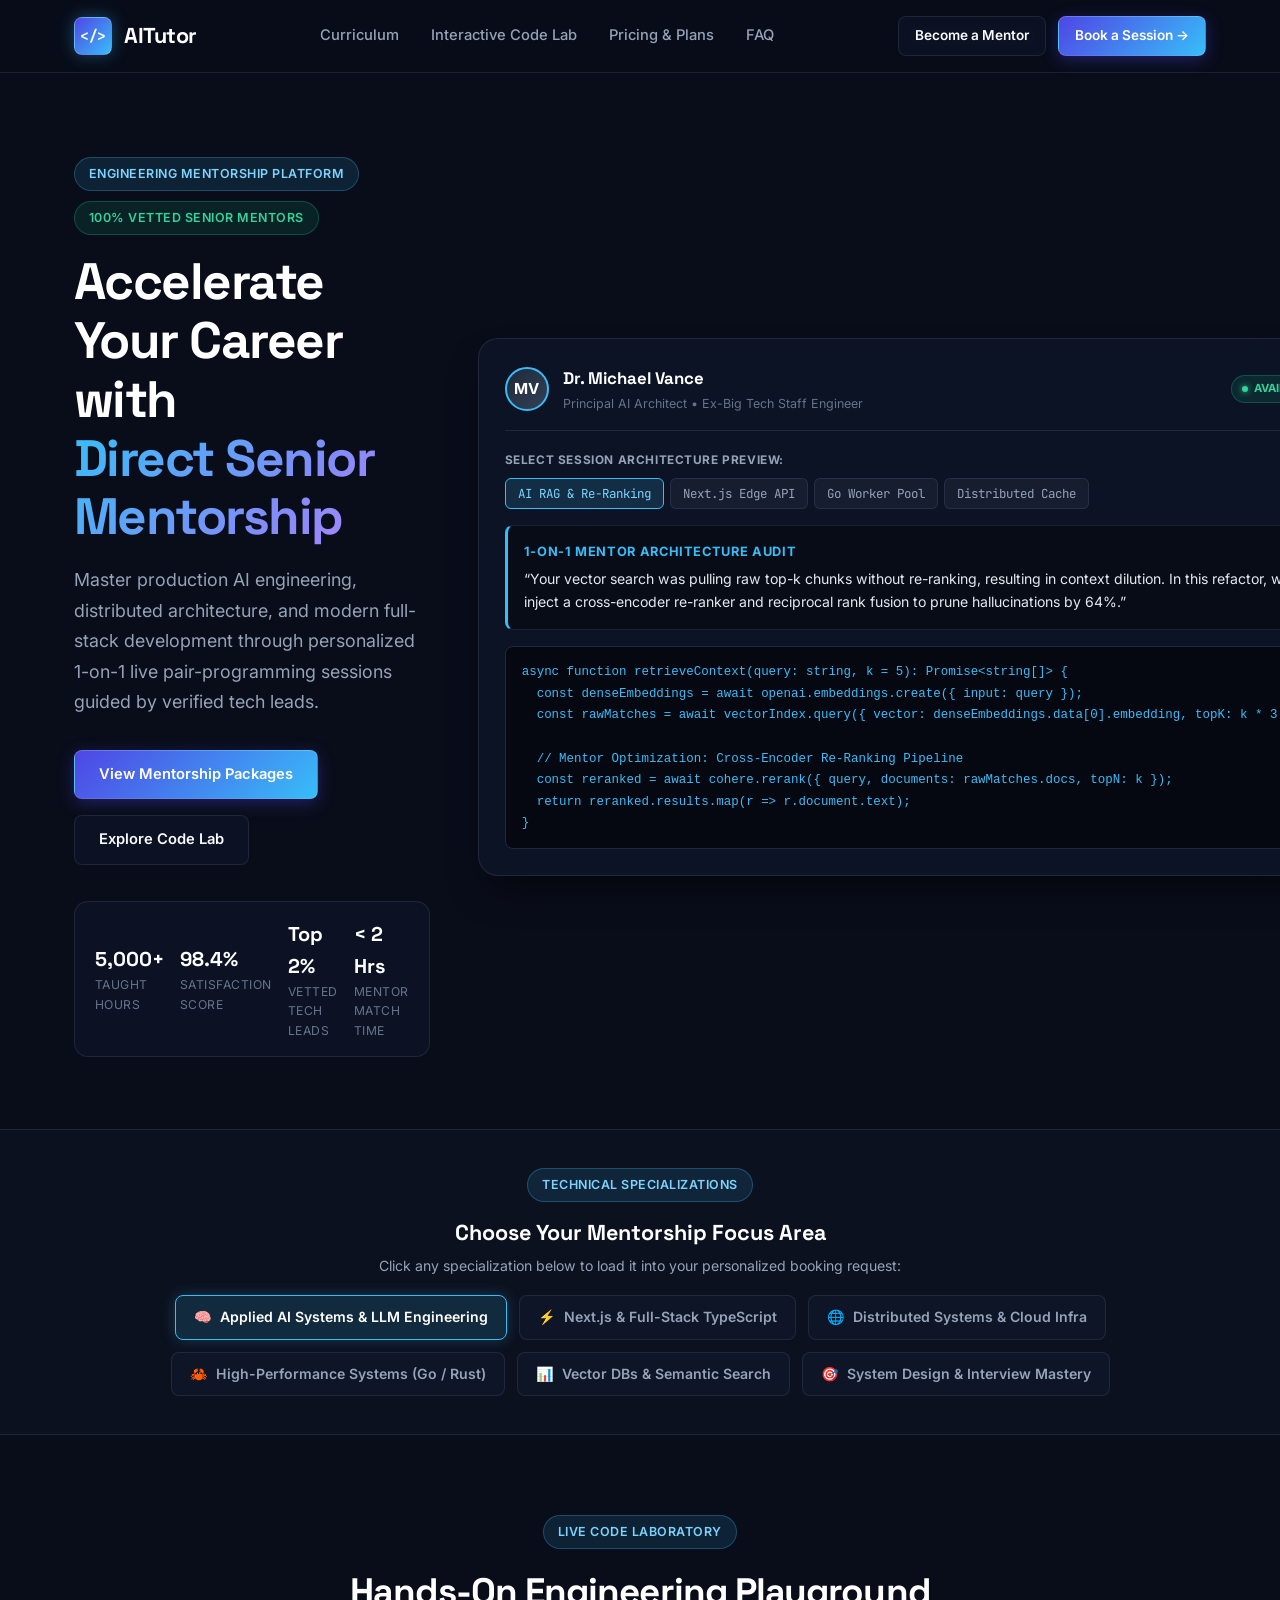
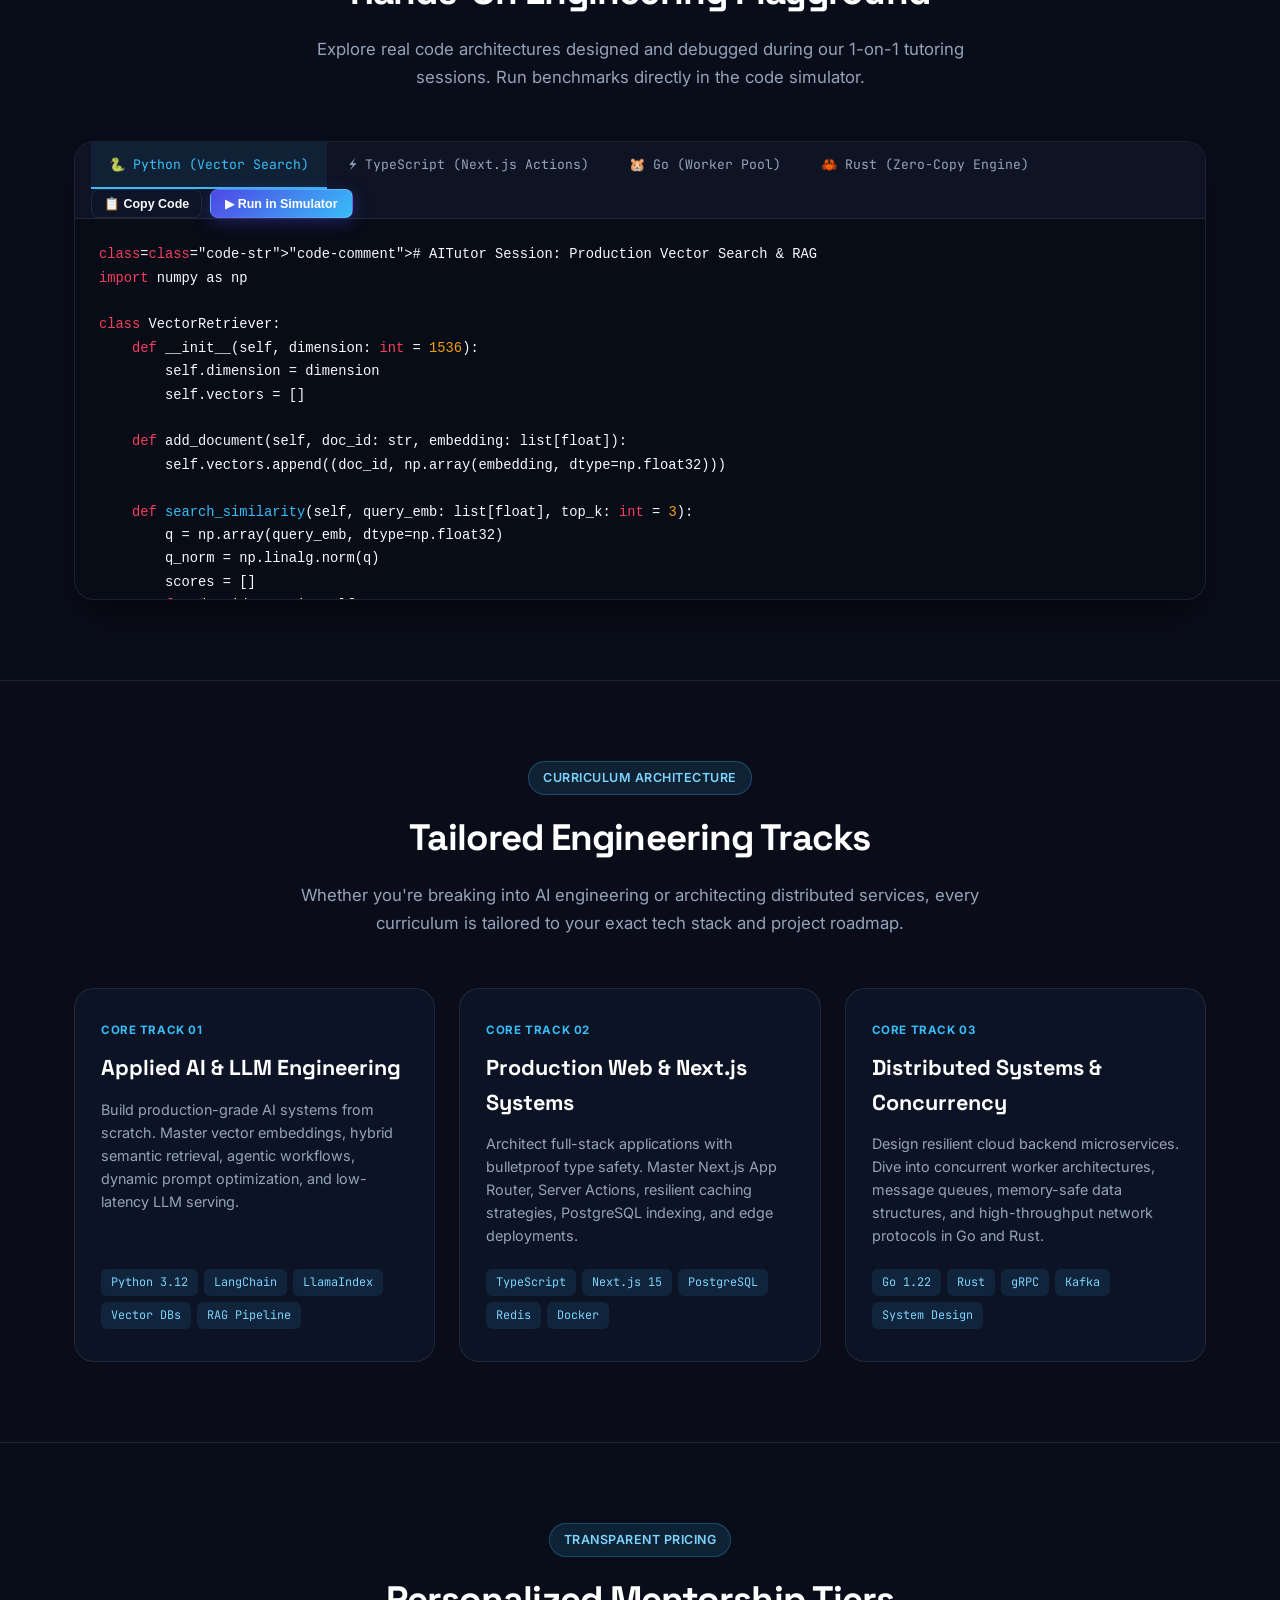
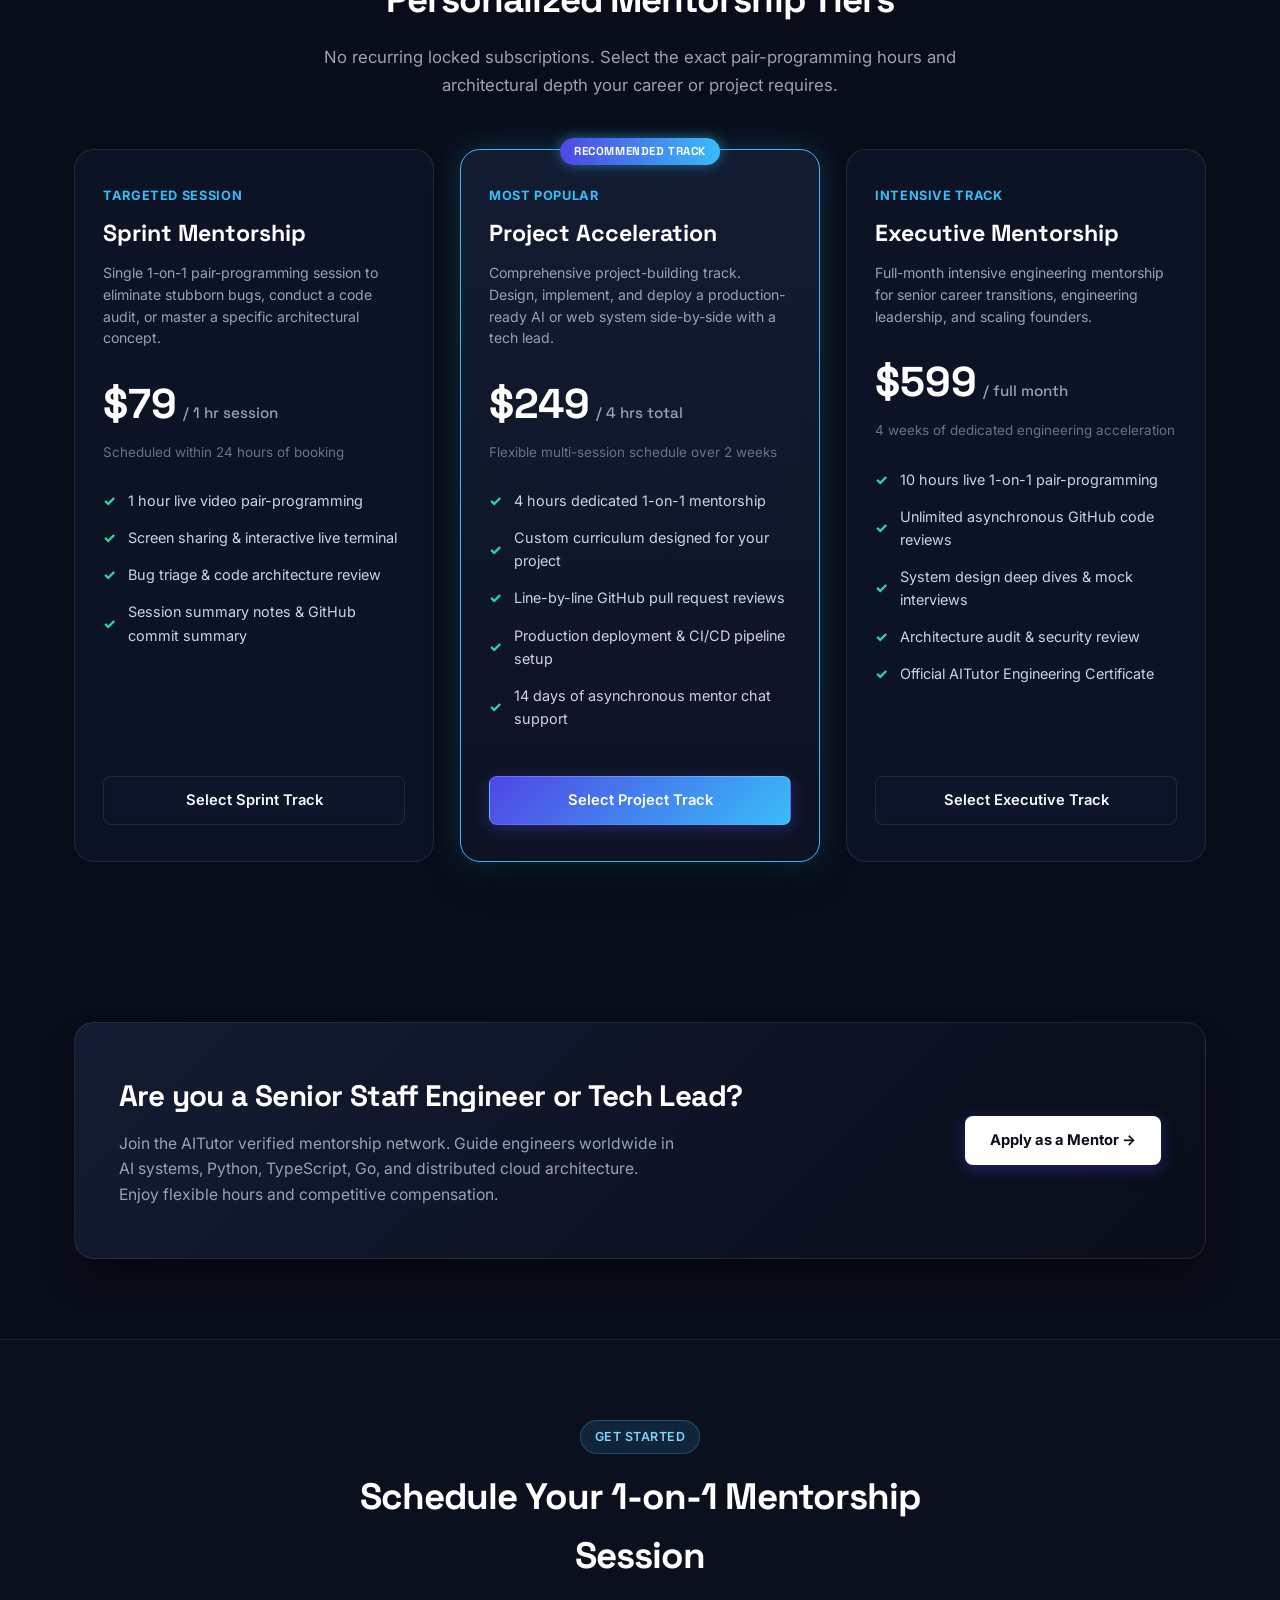
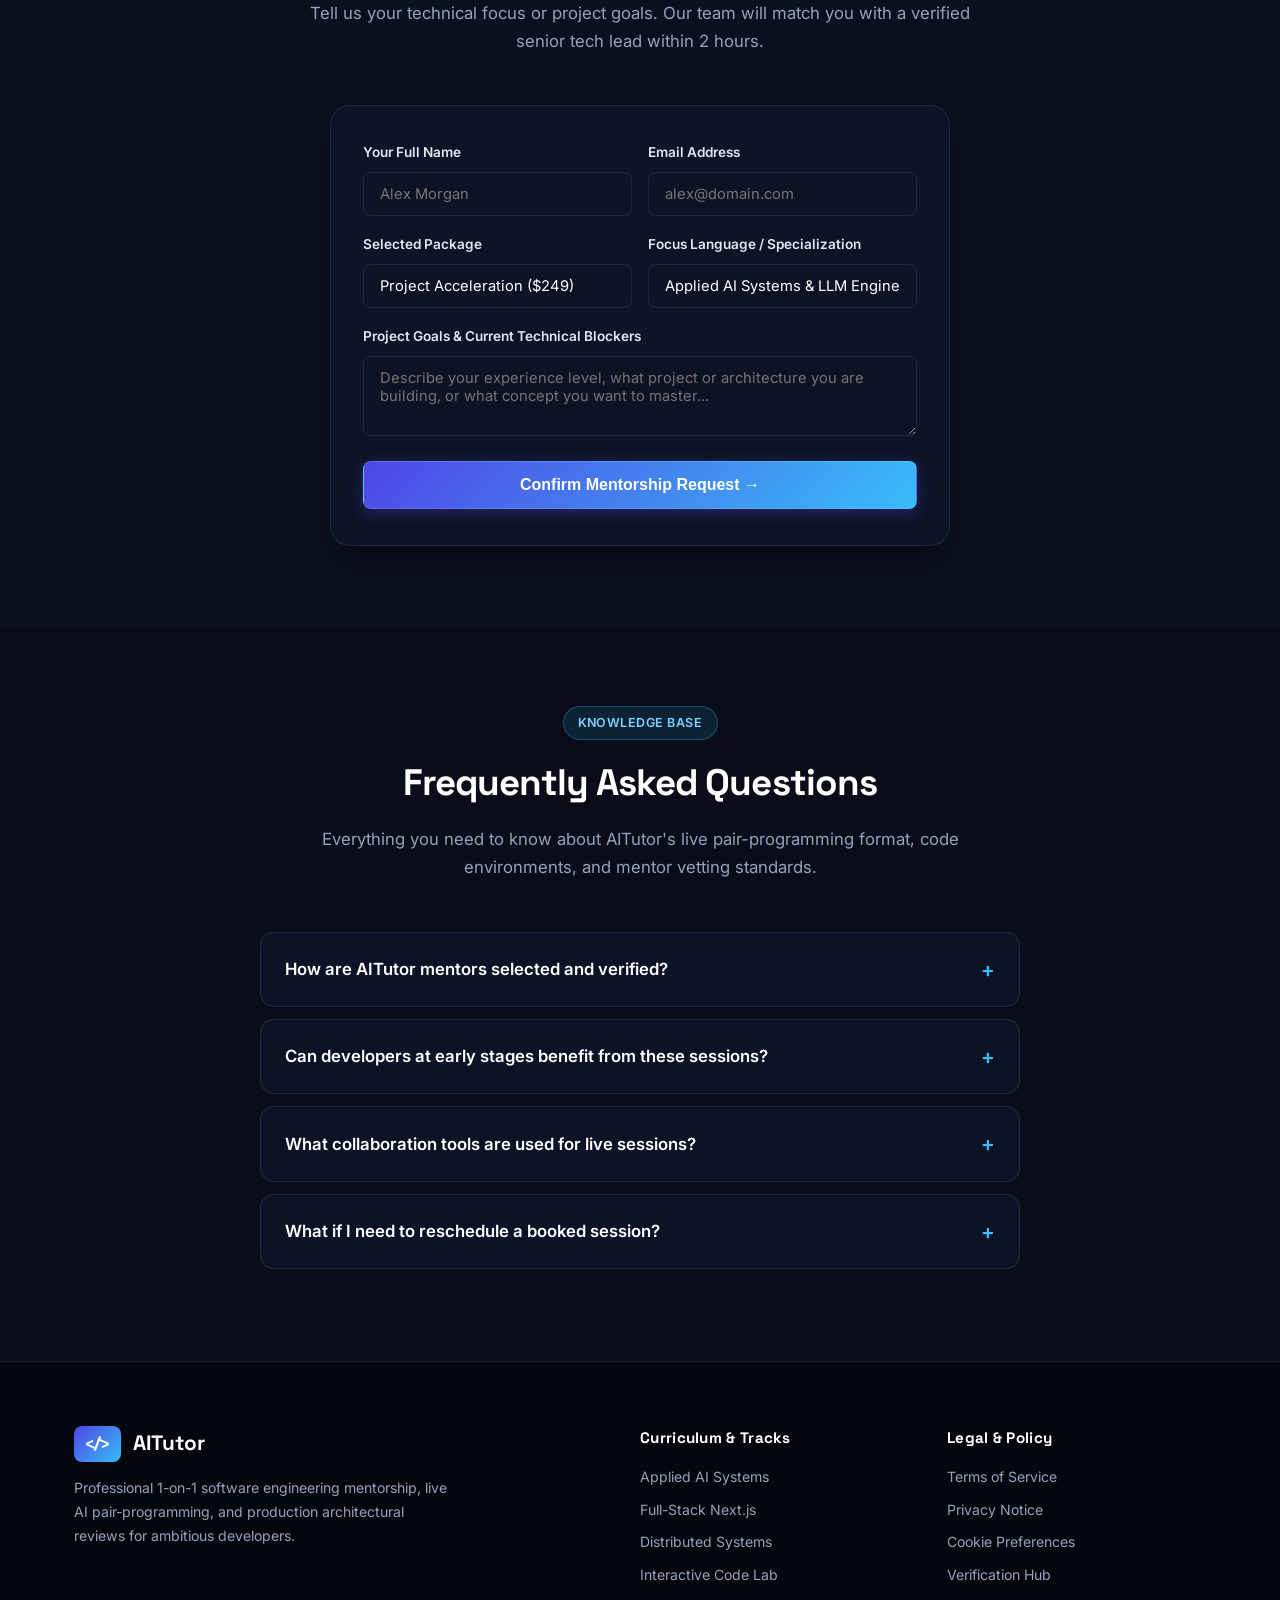
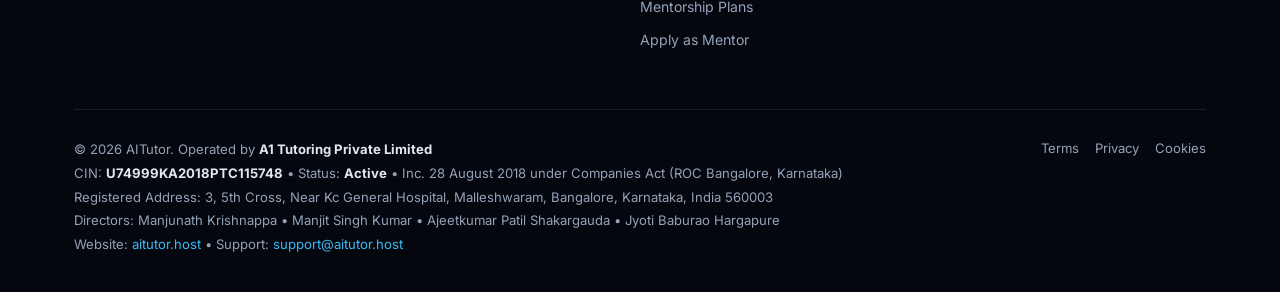
==== commit 93ea8a21: "Comprehensive legal & corporate verification: update CIN, directors, and statutory details across te" ====
--- a/index.html
+++ b/index.html
@@ -471,8 +471,9 @@
       <div class="footer-bottom">
         <div class="footer-corporate">
           <p>&copy; 2026 AITutor. Operated by <strong>A1 Tutoring Private Limited</strong></p>
-          <p>CIN: <strong>U74999KA2018PTC115748</strong> &bull; Incorporated 28 August 2018 under the Companies Act (ROC Bangalore, Karnataka)</p>
+          <p>CIN: <strong>U74999KA2018PTC115748</strong> &bull; Status: <strong>Active</strong> &bull; Inc. 28 August 2018 under Companies Act (ROC Bangalore, Karnataka)</p>
           <p>Registered Address: 3, 5th Cross, Near Kc General Hospital, Malleshwaram, Bangalore, Karnataka, India 560003</p>
+          <p>Directors: Manjunath Krishnappa &bull; Manjit Singh Kumar &bull; Ajeetkumar Patil Shakargauda &bull; Jyoti Baburao Hargapure</p>
           <p>Website: <a href="https://aitutor.host" style="color: #38BDF8;">aitutor.host</a> &bull; Support: <a href="mailto:support@aitutor.host" style="color: #38BDF8;">support@aitutor.host</a></p>
         </div>
         <div style="display: flex; gap: 16px;">
